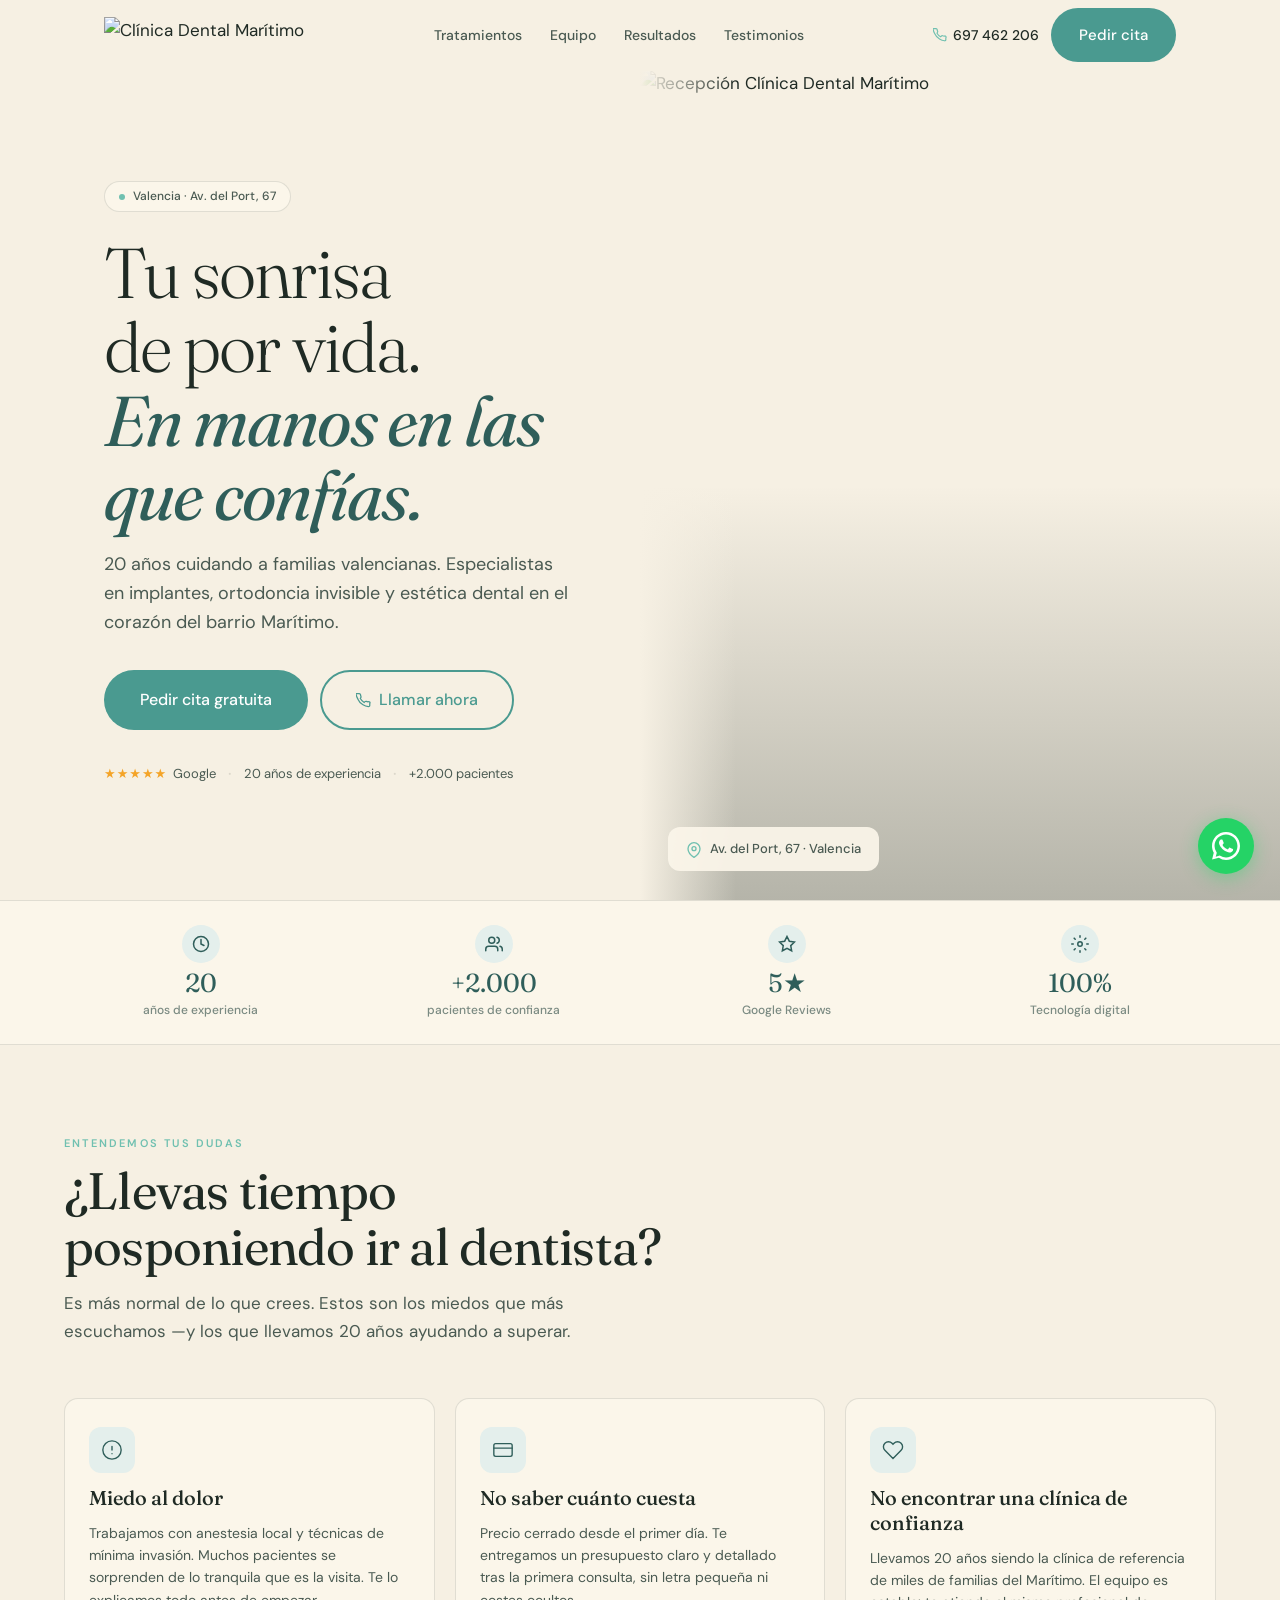
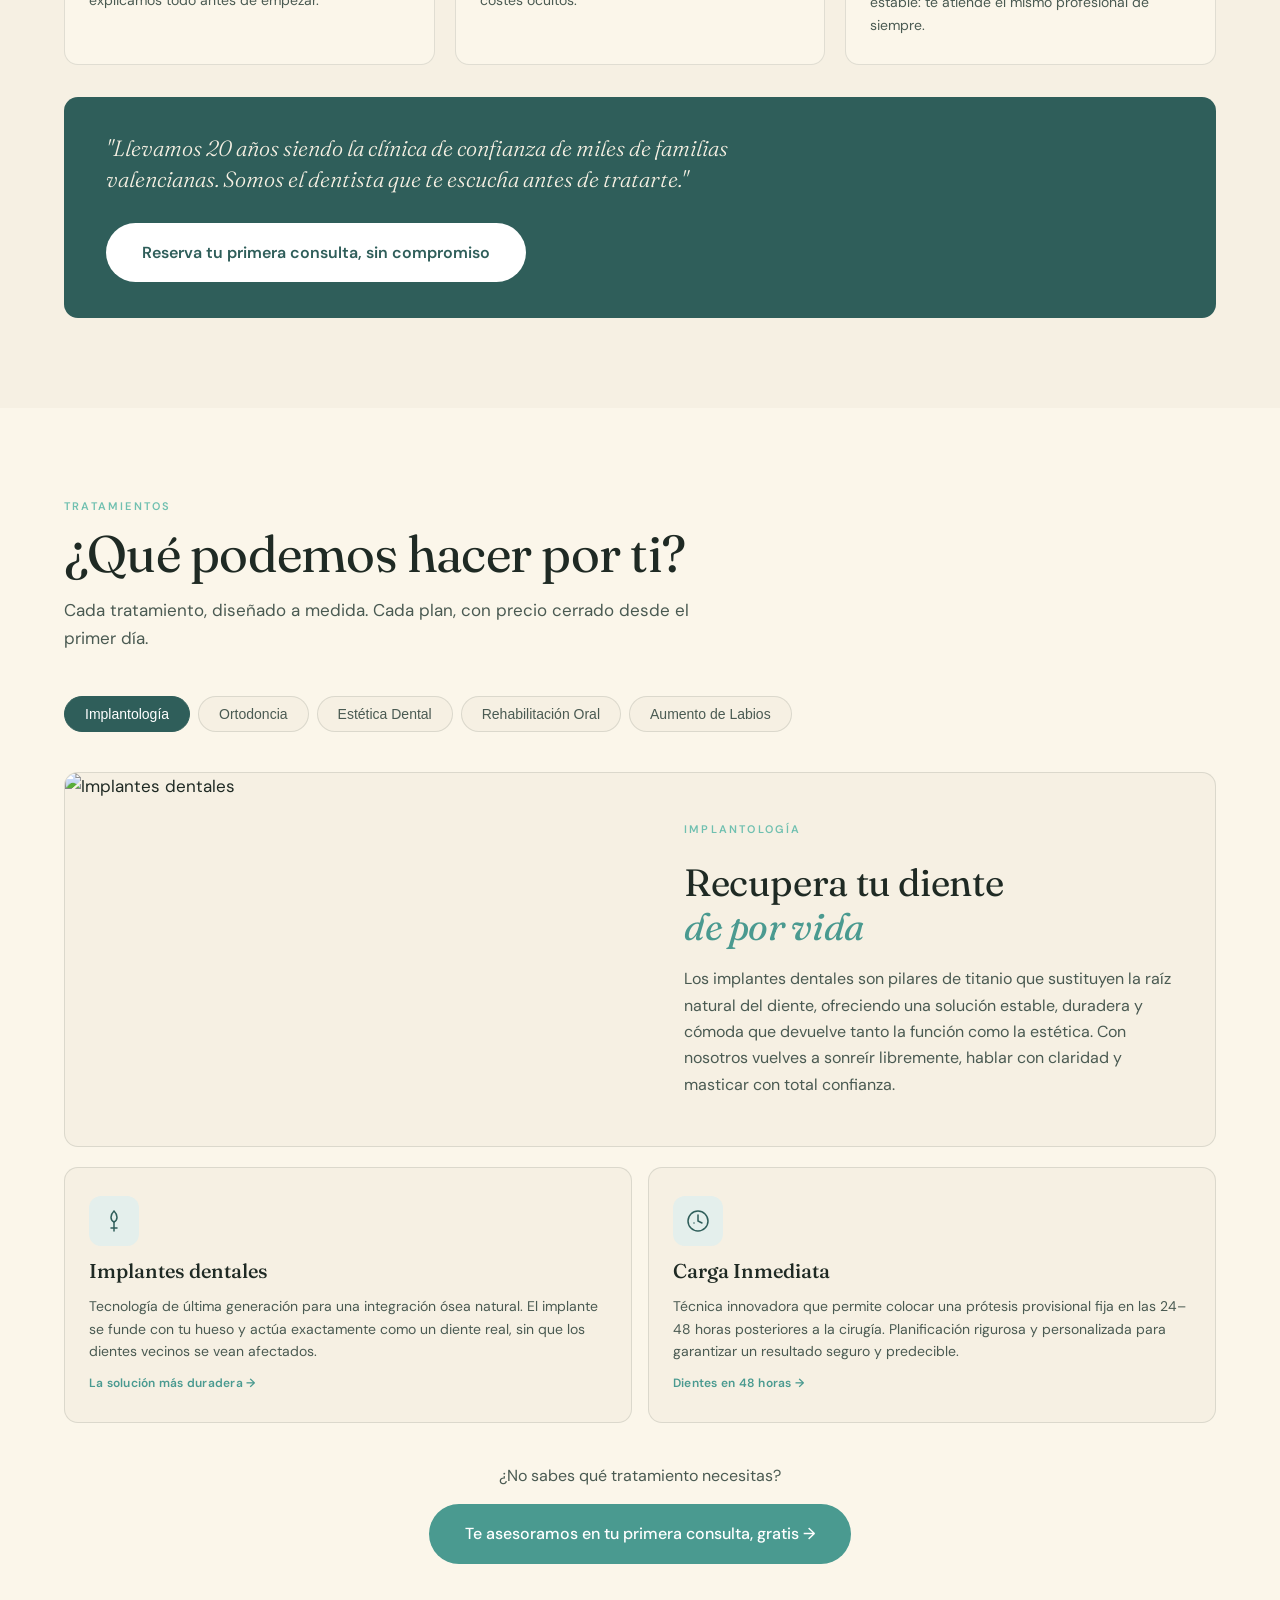
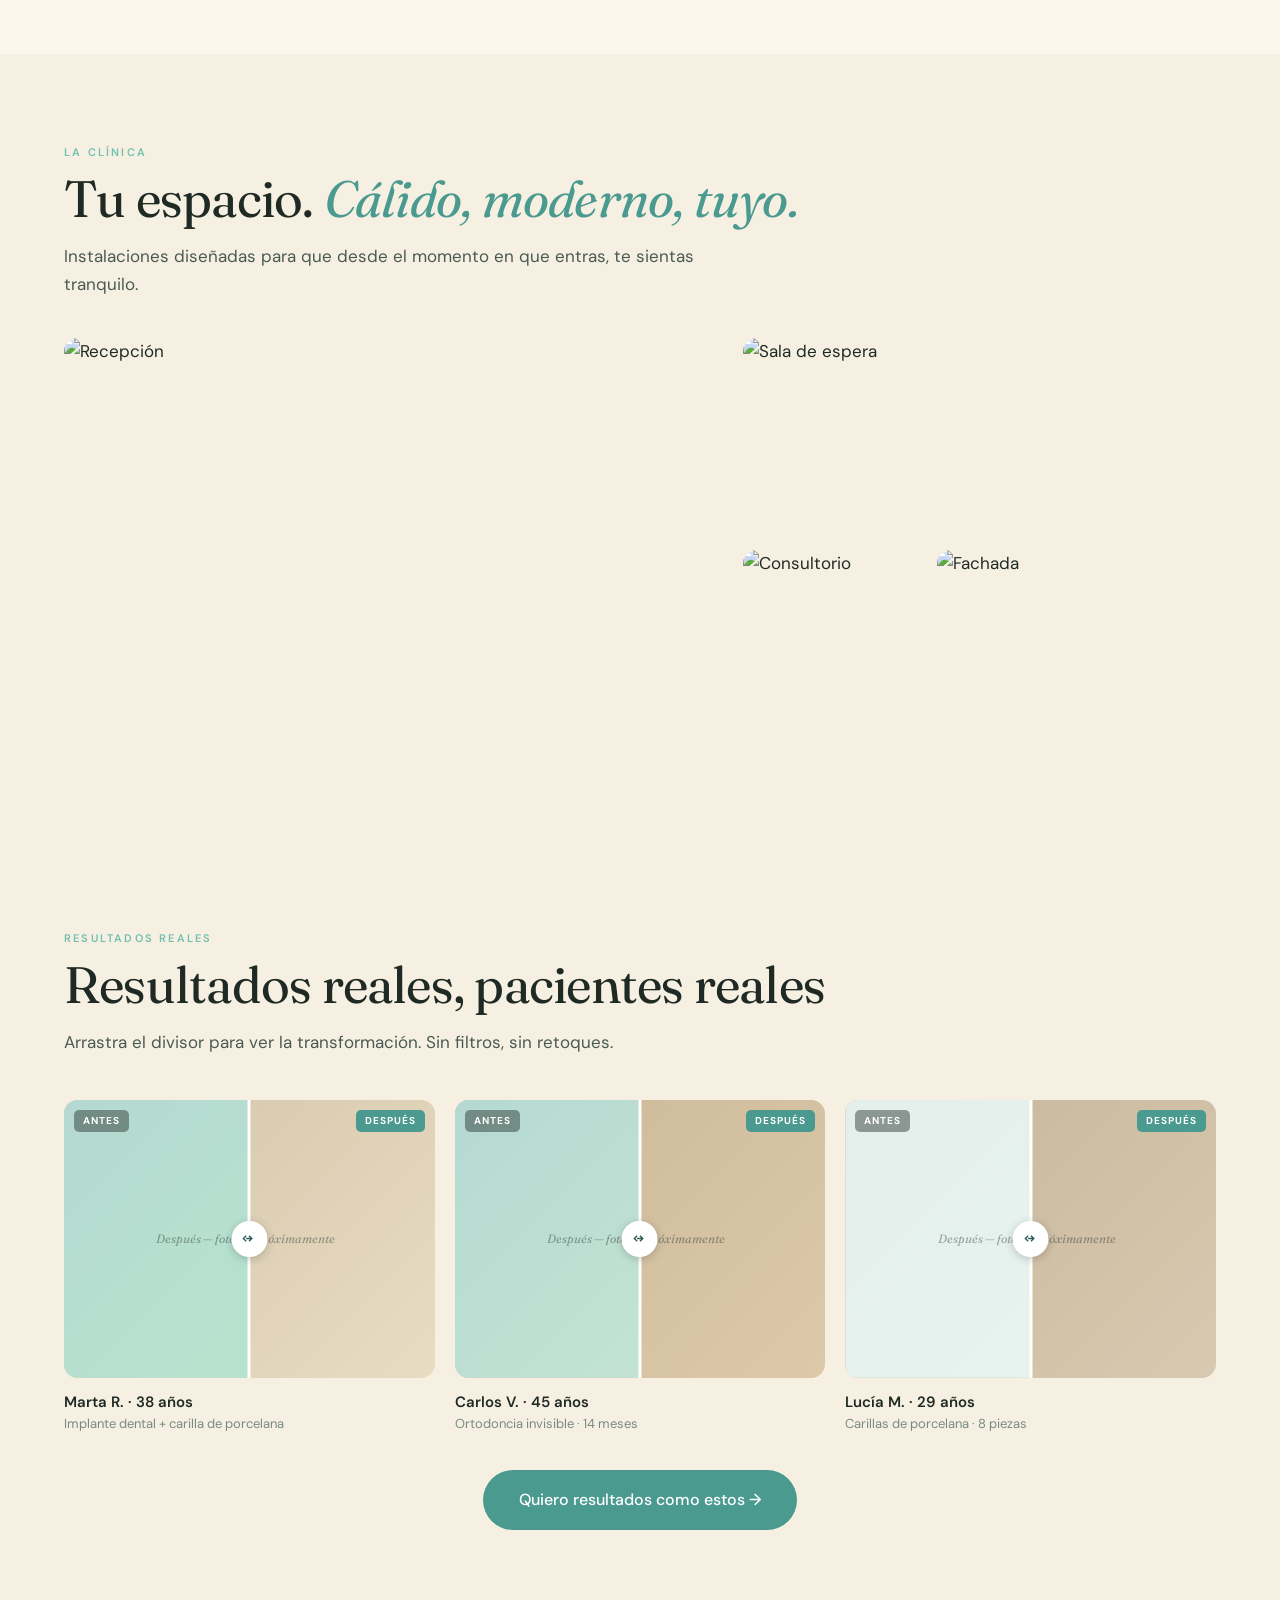
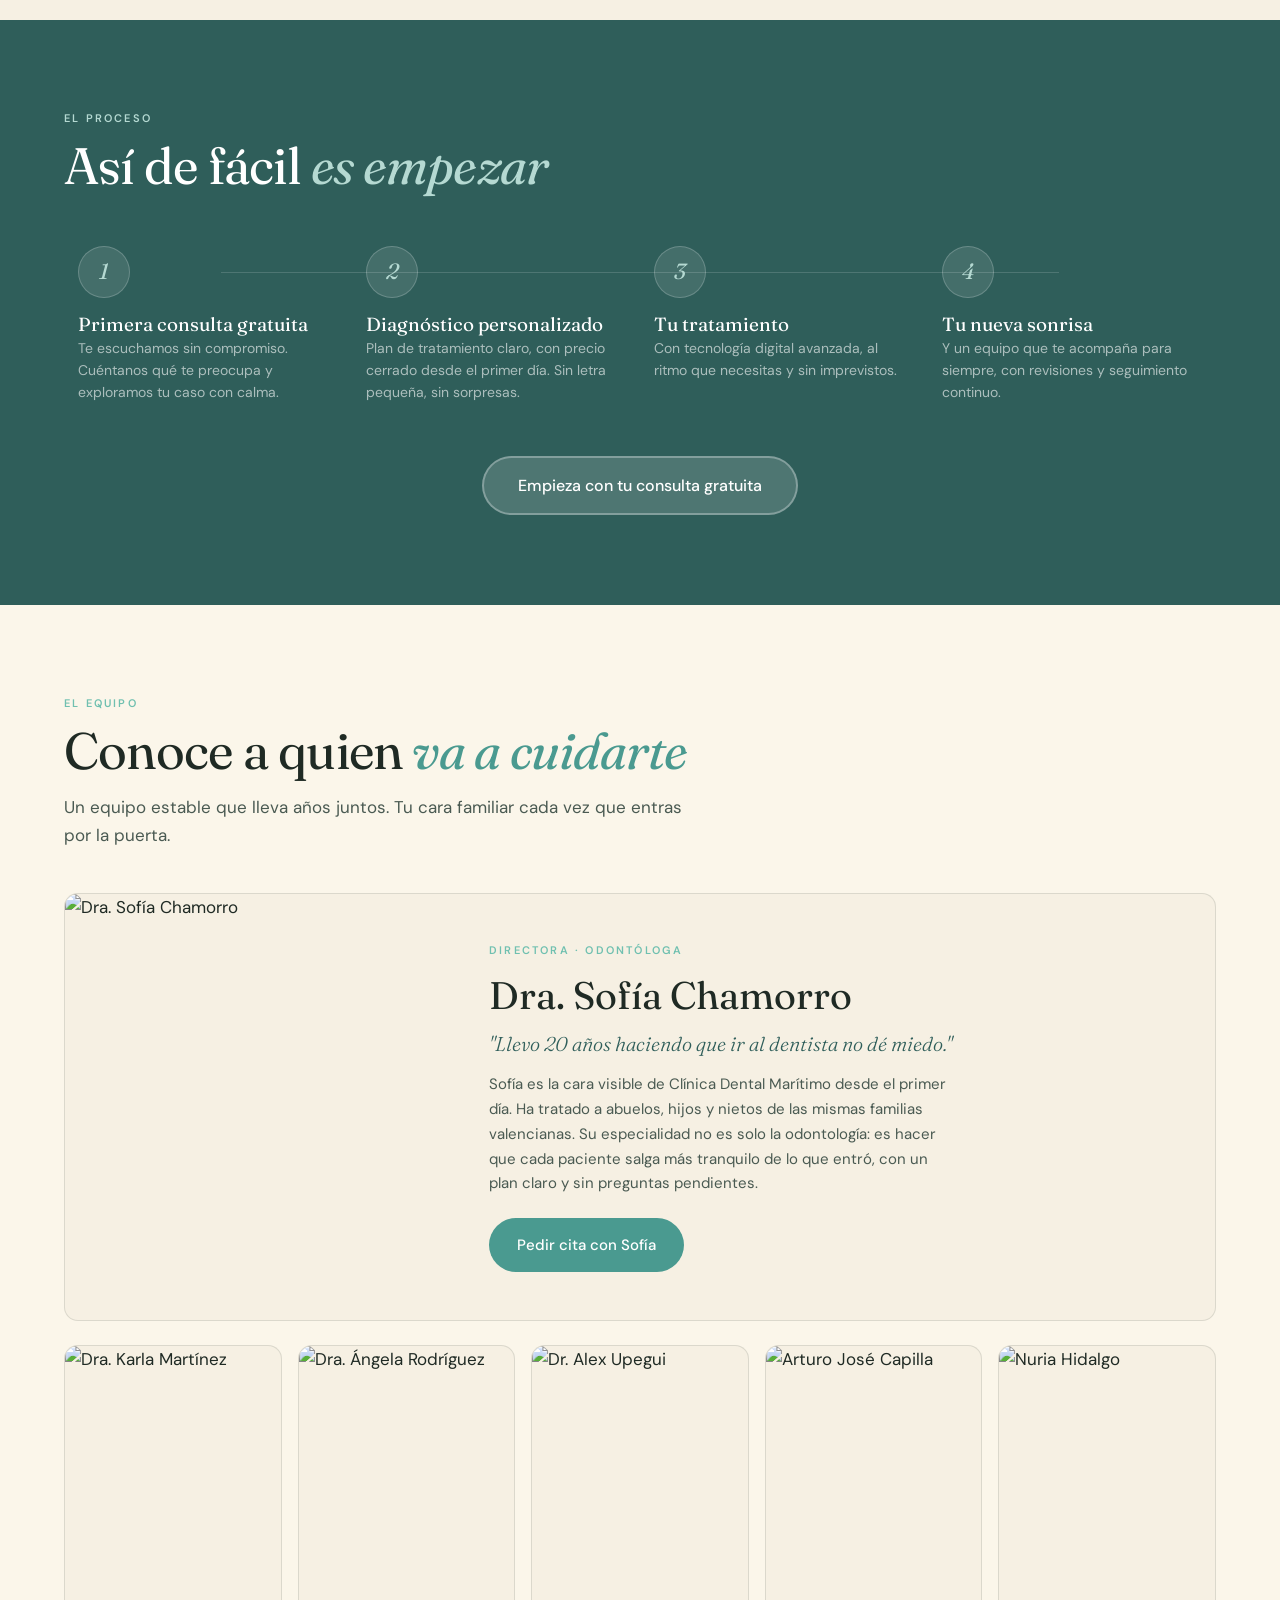
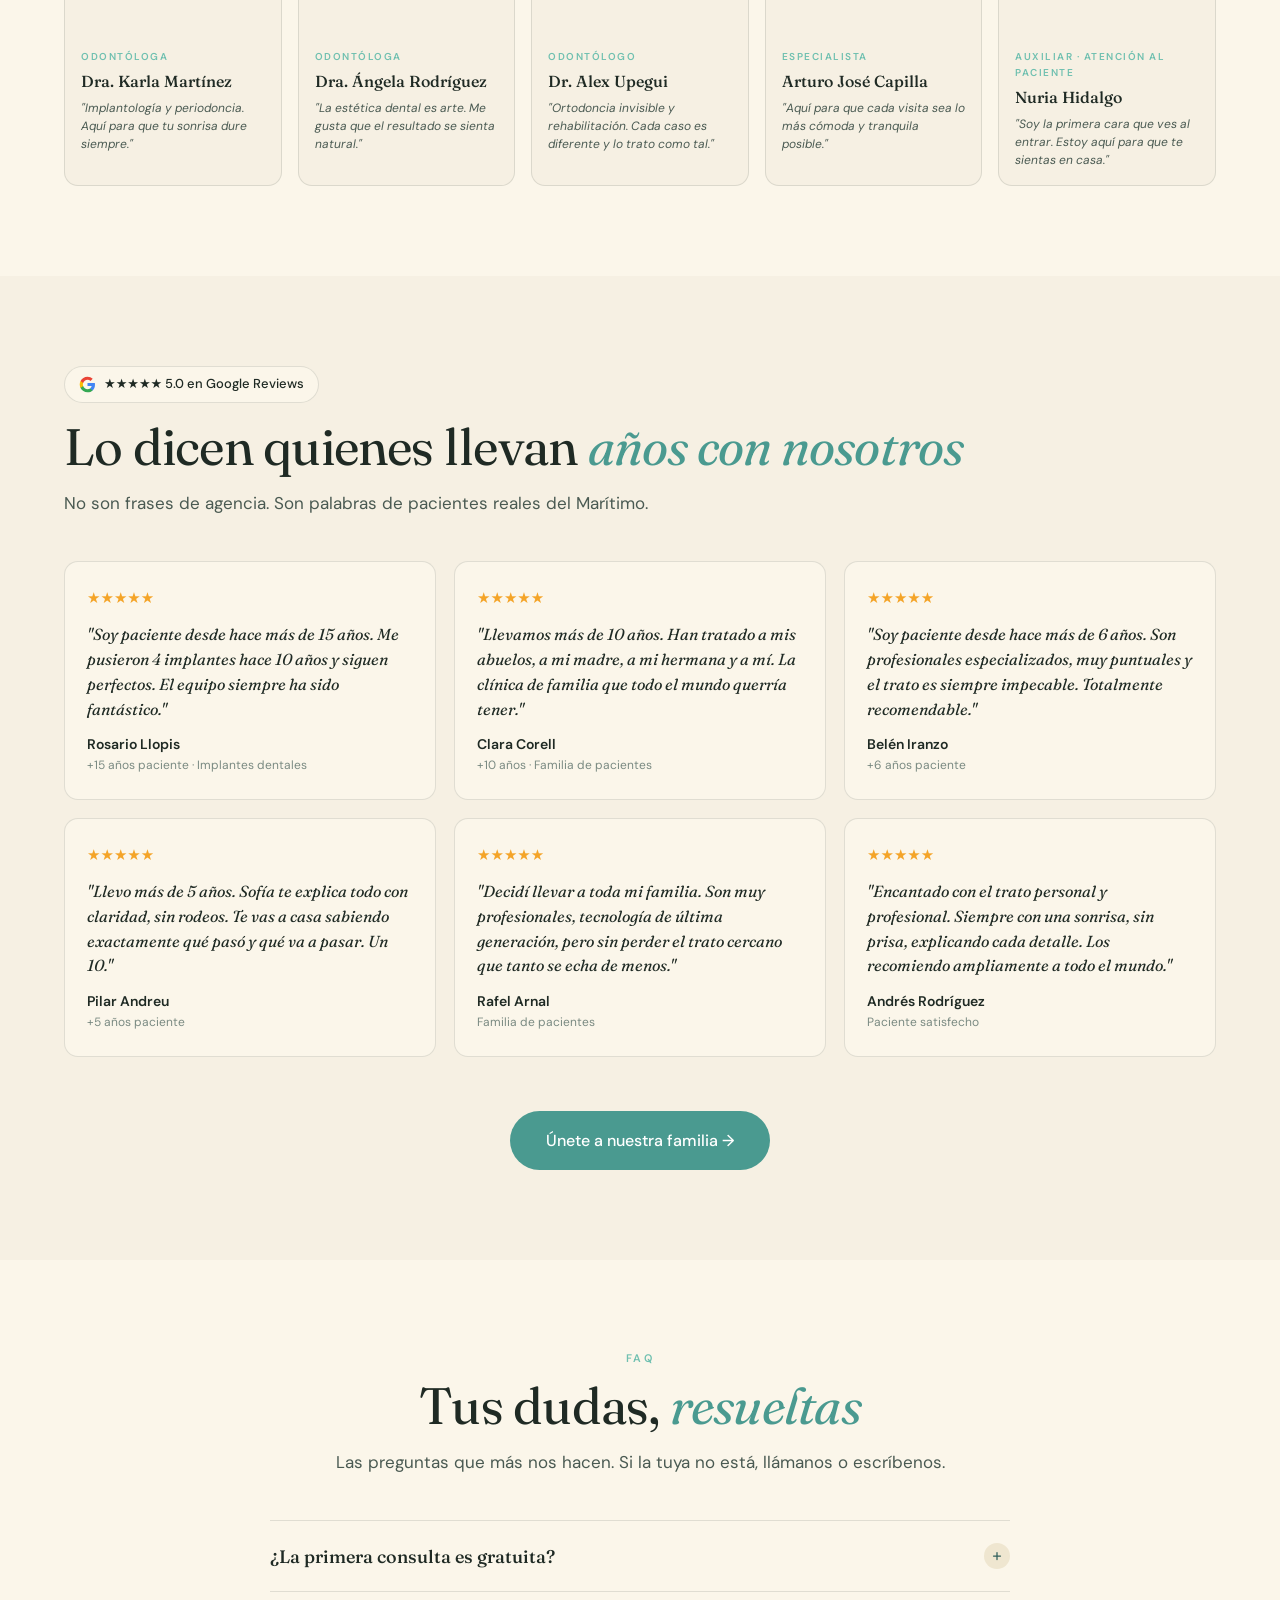
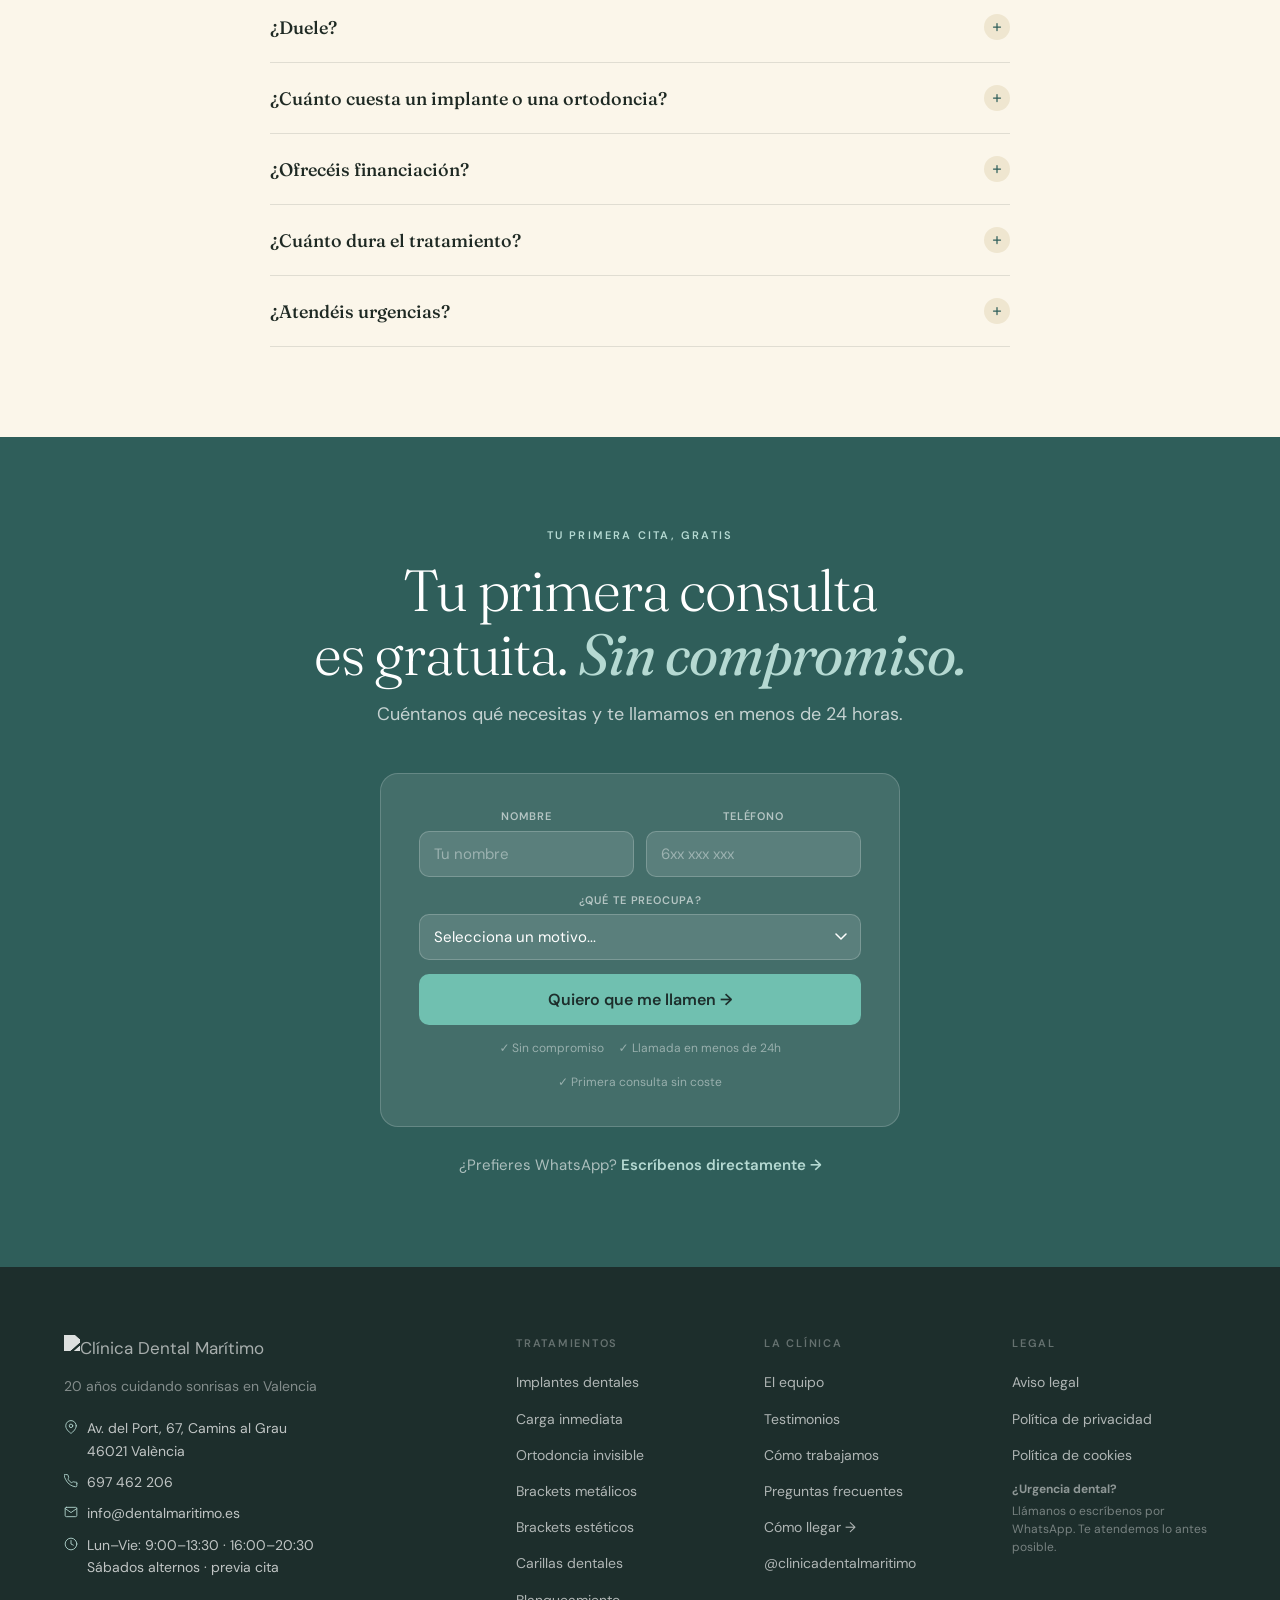
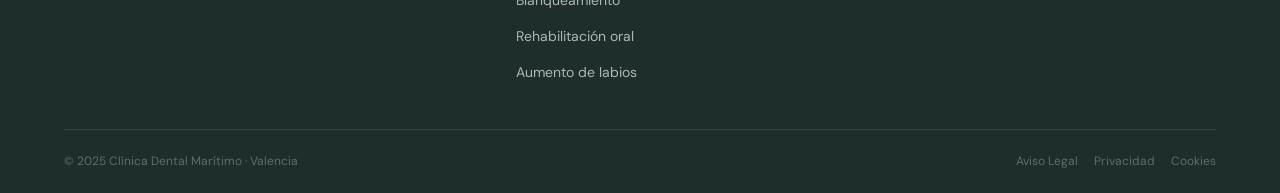
==== index.html @ 50b5d1d3 "Add index.html for Vercel routing" ====
<!DOCTYPE html>
<html lang="es">
<head>
<meta charset="UTF-8">
<meta name="viewport" content="width=device-width, initial-scale=1.0">
<title>Clínica Dental Marítimo — Valencia</title>
<link rel="preconnect" href="https://fonts.googleapis.com">
<link rel="preconnect" href="https://fonts.gstatic.com" crossorigin>
<link href="https://fonts.googleapis.com/css2?family=Fraunces:ital,opsz,wght@0,9..144,300;0,9..144,400;0,9..144,500;0,9..144,600;1,9..144,300;1,9..144,400;1,9..144,500&family=DM+Sans:ital,opsz,wght@0,9..40,300;0,9..40,400;0,9..40,500;0,9..40,600;1,9..40,400&display=swap" rel="stylesheet">
<style>
:root {
  --mint:        #70C0B0;
  --mint-soft:   #B5D9D2;
  --mint-pale:   #E4EFEC;
  --deep:        #2F5E5A;
  --deep-ink:    #1D2E2C;
  --cta:         #4A9A90;
  --cream:       #F6F0E3;
  --cream-paper: #FBF6EA;
  --cream-deep:  #EFE6D0;
  --sand:        #E8DCC3;
  --ink:         #1F2A24;
  --muted:       #4A5A52;
  --muted2:      #7A8A82;
  --line:        rgba(31,42,36,.12);
  --line-soft:   rgba(31,42,36,.06);
  --serif: 'Fraunces', Georgia, serif;
  --sans:  'DM Sans', system-ui, sans-serif;
  --r: 14px;
  --shadow: 0 2px 20px rgba(31,42,36,.08);
  --shadow-md: 0 6px 36px rgba(31,42,36,.13);
  --max: 1200px;
  --pad: clamp(20px,5vw,80px);
}
*,*::before,*::after{box-sizing:border-box;margin:0;padding:0;}
html{scroll-behavior:smooth;}
body{background:var(--cream);color:var(--ink);font-family:var(--sans);font-size:17px;line-height:1.6;-webkit-font-smoothing:antialiased;}
img{max-width:100%;display:block;object-fit:cover;}
a{color:inherit;text-decoration:none;}

/* Fade */
.fi{opacity:0;transform:translateY(20px);transition:opacity .65s ease,transform .65s ease;}
.fi.vis{opacity:1;transform:none;}
.d1{transition-delay:.1s;}.d2{transition-delay:.2s;}.d3{transition-delay:.3s;}.d4{transition-delay:.4s;}

/* Buttons */
.btn{display:inline-flex;align-items:center;gap:8px;padding:13px 26px;border-radius:999px;font-family:var(--sans);font-size:15px;font-weight:500;cursor:pointer;border:2px solid transparent;transition:all .2s;white-space:nowrap;}
.btn-lg{padding:15px 34px;font-size:16px;}
.btn-p{background:var(--cta);color:#fff;}
.btn-p:hover{background:var(--deep);transform:translateY(-1px);box-shadow:0 4px 18px rgba(74,154,144,.35);}
.btn-o{background:transparent;border-color:var(--cta);color:var(--cta);}
.btn-o:hover{background:var(--cta);color:#fff;transform:translateY(-1px);}
.btn-w{background:#fff;color:var(--deep);font-weight:600;}
.btn-w:hover{background:var(--cream);transform:translateY(-1px);}
.btn-ghost{background:rgba(255,255,255,.15);border-color:rgba(255,255,255,.3);color:#fff;}
.btn-ghost:hover{background:rgba(255,255,255,.25);}

/* Labels & titles */
.lbl{font-size:11px;font-weight:600;letter-spacing:.2em;text-transform:uppercase;color:var(--mint);display:block;margin-bottom:10px;}
.ttl{font-family:var(--serif);font-size:clamp(30px,4vw,52px);font-weight:400;line-height:1.1;letter-spacing:-.015em;color:var(--ink);margin-bottom:14px;font-optical-sizing:auto;}
.ttl em{font-style:italic;color:var(--cta);}
.sub{font-size:17px;color:var(--muted);max-width:54ch;line-height:1.65;}

/* ────────────────────────────
   NAV
──────────────────────────── */
.nav{position:fixed;top:0;left:0;right:0;z-index:100;background:var(--cream);border-bottom:1px solid transparent;transition:border-color .3s,box-shadow .3s;}
.nav.scrolled{border-bottom-color:var(--line);box-shadow:0 2px 18px rgba(31,42,36,.07);}
.nav-in{max-width:var(--max);margin:0 auto;padding:0 var(--pad);height:70px;display:flex;align-items:center;justify-content:space-between;gap:20px;}
.nav-logo img{height:36px;width:auto;}
.nav-links{display:flex;gap:2px;list-style:none;}
.nav-links a{font-size:14px;font-weight:500;color:var(--muted);padding:7px 13px;border-radius:8px;transition:color .2s,background .2s;}
.nav-links a:hover{color:var(--ink);background:var(--cream-deep);}
.nav-right{display:flex;align-items:center;gap:12px;}
.nav-phone{font-size:14px;font-weight:500;color:var(--ink);display:flex;align-items:center;gap:6px;}
.nav-phone svg{width:14px;height:14px;color:var(--mint);}
.hbg{display:none;flex-direction:column;gap:5px;cursor:pointer;padding:8px;border:none;background:none;}
.hbg span{display:block;width:22px;height:2px;background:var(--ink);border-radius:2px;transition:all .3s;}
.hbg.open span:nth-child(1){transform:translateY(7px) rotate(45deg);}
.hbg.open span:nth-child(2){opacity:0;}
.hbg.open span:nth-child(3){transform:translateY(-7px) rotate(-45deg);}
.mob{display:none;position:fixed;top:70px;left:0;right:0;background:var(--cream);border-bottom:1px solid var(--line);padding:14px var(--pad) 20px;z-index:99;}
.mob.open{display:block;}
.mob ul{list-style:none;display:flex;flex-direction:column;gap:2px;margin-bottom:14px;}
.mob ul a{display:block;padding:11px 14px;font-size:16px;font-weight:500;color:var(--ink);border-radius:10px;}
.mob ul a:hover{background:var(--cream-deep);}
.mob-ctas{display:flex;flex-direction:column;gap:10px;}
.mob-ctas .btn{justify-content:center;}
@media(max-width:900px){.nav-links{display:none;}}
@media(max-width:768px){.nav-phone,.nav-right .btn{display:none;}.hbg{display:flex;}}

/* ────────────────────────────
   HERO
──────────────────────────── */
.hero{min-height:100vh;padding-top:70px;display:grid;grid-template-columns:1fr 1fr;align-items:stretch;}
.hero-copy{padding:clamp(60px,8vh,100px) var(--pad) clamp(60px,8vh,100px) max(var(--pad),calc((100vw - var(--max))/2 + var(--pad)));display:flex;flex-direction:column;justify-content:center;}
.hero-eyebrow{display:inline-flex;align-items:center;gap:8px;background:var(--cream-paper);border:1px solid var(--line);padding:5px 14px;border-radius:999px;font-size:12px;font-weight:500;color:var(--muted);margin-bottom:24px;align-self:flex-start;}
.hero-eyebrow .dot{width:6px;height:6px;border-radius:50%;background:var(--mint);}
.hero h1{font-family:var(--serif);font-size:clamp(40px,5.5vw,72px);font-weight:300;line-height:1.05;letter-spacing:-.025em;color:var(--ink);margin-bottom:18px;font-optical-sizing:auto;}
.hero h1 em{font-style:italic;font-weight:400;color:var(--deep);}
.hero h1 strong{font-weight:500;}
.hero-sub{font-size:18px;color:var(--muted);max-width:42ch;line-height:1.6;margin-bottom:34px;}
.hero-ctas{display:flex;gap:12px;flex-wrap:wrap;margin-bottom:30px;}
.badges{display:flex;align-items:center;gap:12px;flex-wrap:wrap;}
.badge{display:flex;align-items:center;gap:6px;font-size:13px;color:var(--muted);}
.stars{color:#f4a428;letter-spacing:1px;}
.badge-sep{color:var(--line);font-size:18px;}
.hero-img{position:relative;overflow:hidden;}
.hero-img img{position:absolute;inset:0;width:100%;height:100%;object-fit:cover;}
.hero-img-overlay{position:absolute;inset:0;background:linear-gradient(to right,var(--cream) 0%,transparent 15%),linear-gradient(to top,rgba(31,42,36,.3) 0%,transparent 50%);}
.hero-img-badge{position:absolute;bottom:28px;left:28px;background:rgba(251,246,234,.92);backdrop-filter:blur(10px);padding:12px 18px;border-radius:12px;font-size:13px;color:var(--muted);font-weight:500;display:flex;align-items:center;gap:8px;}
.hero-img-badge svg{width:16px;height:16px;color:var(--mint);}
@media(max-width:768px){
  .hero{grid-template-columns:1fr;min-height:auto;}
  .hero-copy{padding:40px var(--pad) 28px;}
  .hero-img{min-height:300px;position:relative;}
  .hero-img img{position:absolute;}
}

/* ────────────────────────────
   TRUST BAR
──────────────────────────── */
.trust-bar{background:var(--cream-paper);border-top:1px solid var(--line);border-bottom:1px solid var(--line);padding:24px var(--pad);}
.trust-bar-in{max-width:var(--max);margin:0 auto;display:grid;grid-template-columns:repeat(4,1fr);gap:20px;}
.ti{display:flex;flex-direction:column;align-items:center;text-align:center;gap:5px;}
.ti-ico{width:38px;height:38px;background:var(--mint-pale);border-radius:50%;display:flex;align-items:center;justify-content:center;margin-bottom:2px;}
.ti-ico svg{width:18px;height:18px;color:var(--deep);}
.ti-num{font-family:var(--serif);font-size:26px;font-weight:400;color:var(--deep);line-height:1;}
.ti-lbl{font-size:12px;color:var(--muted2);font-weight:500;}
@media(max-width:768px){.trust-bar-in{grid-template-columns:1fr 1fr;gap:18px;}}

/* ────────────────────────────
   PROBLEM
──────────────────────────── */
.problem{padding:clamp(80px,10vh,120px) var(--pad);}
.prob-in{max-width:var(--max);margin:0 auto;}
.prob-hd{max-width:50ch;margin-bottom:52px;}
.pains{display:grid;grid-template-columns:repeat(3,1fr);gap:20px;margin-bottom:32px;}
.pain{background:var(--cream-paper);border:1px solid var(--line);border-radius:var(--r);padding:28px 24px;display:flex;flex-direction:column;gap:12px;}
.pain-ico{width:46px;height:46px;background:var(--mint-pale);border-radius:12px;display:flex;align-items:center;justify-content:center;}
.pain-ico svg{width:22px;height:22px;color:var(--deep);}
.pain h3{font-family:var(--serif);font-size:20px;font-weight:500;color:var(--ink);line-height:1.25;}
.pain p{font-size:14px;color:var(--muted);line-height:1.6;}
.prob-close{background:var(--deep);border-radius:var(--r);padding:36px 42px;display:flex;align-items:center;justify-content:space-between;gap:28px;flex-wrap:wrap;}
.prob-close p{font-family:var(--serif);font-style:italic;font-size:clamp(17px,1.8vw,22px);color:var(--cream);max-width:52ch;line-height:1.4;font-weight:300;}
@media(max-width:768px){.pains{grid-template-columns:1fr;}.prob-close{flex-direction:column;}.prob-close p{font-size:18px;}}

/* ────────────────────────────
   SERVICES — con tabs
──────────────────────────── */
.services{background:var(--cream-paper);padding:clamp(80px,10vh,120px) var(--pad);}
.srv-in{max-width:var(--max);margin:0 auto;}
.srv-hd{margin-bottom:44px;}

/* Category tabs */
.srv-cats{display:flex;gap:8px;flex-wrap:wrap;margin-bottom:40px;}
.srv-cat{padding:9px 20px;border-radius:999px;font-size:14px;font-weight:500;color:var(--muted);background:var(--cream);border:1px solid var(--line);cursor:pointer;transition:all .2s;}
.srv-cat:hover{color:var(--deep);border-color:var(--mint);}
.srv-cat.active{background:var(--deep);color:#fff;border-color:var(--deep);}

/* Panels */
.srv-panel{display:none;}
.srv-panel.active{display:block;}

/* Large treatment card */
.srv-big{display:grid;grid-template-columns:1fr 1fr;gap:0;background:var(--cream);border:1px solid var(--line);border-radius:var(--r);overflow:hidden;margin-bottom:20px;}
.srv-big-img{min-height:320px;position:relative;overflow:hidden;}
.srv-big-img img{position:absolute;inset:0;width:100%;height:100%;object-fit:cover;}
.srv-big-copy{padding:48px 44px;display:flex;flex-direction:column;justify-content:center;gap:18px;}
.srv-big-copy .lbl{margin-bottom:4px;}
.srv-big-copy h3{font-family:var(--serif);font-size:clamp(26px,3vw,38px);font-weight:400;color:var(--ink);line-height:1.15;letter-spacing:-.01em;}
.srv-big-copy h3 em{font-style:italic;color:var(--cta);}
.srv-big-copy p{font-size:16px;color:var(--muted);line-height:1.65;}

/* Sub-service grid */
.srv-sub{display:grid;grid-template-columns:repeat(3,1fr);gap:16px;}
.srv-sub-2{grid-template-columns:repeat(2,1fr);}
.srv-card{background:var(--cream);border:1px solid var(--line);border-radius:var(--r);padding:28px 24px;display:flex;flex-direction:column;gap:12px;transition:box-shadow .2s,transform .2s;}
.srv-card:hover{box-shadow:var(--shadow-md);transform:translateY(-2px);}
.srv-ico{width:50px;height:50px;background:var(--mint-pale);border-radius:12px;display:flex;align-items:center;justify-content:center;}
.srv-ico svg{width:24px;height:24px;color:var(--deep);}
.srv-card h4{font-family:var(--serif);font-size:20px;font-weight:500;color:var(--ink);line-height:1.25;}
.srv-card p{font-size:14px;color:var(--muted);line-height:1.6;}
.srv-tag{display:inline-flex;align-items:center;gap:5px;font-size:12px;font-weight:600;color:var(--cta);letter-spacing:.02em;margin-top:auto;}

.srv-cta{text-align:center;margin-top:40px;}
.srv-cta p{font-size:16px;color:var(--muted);margin-bottom:16px;}

@media(max-width:900px){.srv-big{grid-template-columns:1fr;}.srv-big-img{min-height:220px;}.srv-big-copy{padding:28px;}}
@media(max-width:768px){.srv-sub,.srv-sub-2{grid-template-columns:1fr;}}

/* ────────────────────────────
   BEFORE / AFTER
──────────────────────────── */
.ba{padding:clamp(80px,10vh,120px) var(--pad);}
.ba-in{max-width:var(--max);margin:0 auto;}
.ba-hd{margin-bottom:44px;}
.ba-grid{display:grid;grid-template-columns:repeat(3,1fr);gap:20px;margin-bottom:36px;}
.ba-case{display:flex;flex-direction:column;gap:12px;}
.ba-wrap{position:relative;aspect-ratio:4/3;border-radius:var(--r);overflow:hidden;cursor:ew-resize;user-select:none;}
.ba-before,.ba-after{position:absolute;inset:0;display:flex;align-items:center;justify-content:center;}
.ba-before{background:linear-gradient(135deg,#d4c5a9,#e8dcc3);}
.ba-after{background:linear-gradient(135deg,var(--mint-soft),#b8e8cc);clip-path:inset(0 50% 0 0);}
.ba-tag{position:absolute;top:10px;padding:3px 9px;border-radius:5px;font-size:10px;font-weight:700;letter-spacing:.1em;text-transform:uppercase;}
.ba-tag.bef{left:10px;background:rgba(31,42,36,.45);color:#fff;}
.ba-tag.aft{right:10px;background:var(--cta);color:#fff;}
.ba-div{position:absolute;top:0;bottom:0;left:50%;width:3px;background:#fff;transform:translateX(-50%);}
.ba-hdl{position:absolute;top:50%;left:50%;transform:translate(-50%,-50%);width:36px;height:36px;background:#fff;border-radius:50%;box-shadow:0 2px 10px rgba(0,0,0,.2);display:flex;align-items:center;justify-content:center;}
.ba-hdl svg{width:17px;height:17px;color:var(--deep);}
.ba-ph{font-family:var(--serif);font-style:italic;font-size:12px;color:rgba(31,42,36,.4);text-align:center;padding:12px;}
.ba-info .pat{font-weight:600;color:var(--ink);font-size:15px;}
.ba-info .treat{font-size:13px;color:var(--muted2);}
.ba-cta{text-align:center;}
@media(max-width:768px){.ba-grid{grid-template-columns:1fr;}}

/* ────────────────────────────
   PROCESS
──────────────────────────── */
.process{background:var(--deep);padding:clamp(80px,10vh,120px) var(--pad);color:#fff;}
.proc-in{max-width:var(--max);margin:0 auto;}
.process .lbl{color:var(--mint-soft);}
.process .ttl{color:#fff;margin-bottom:52px;}
.process .ttl em{color:var(--mint-soft);}
.steps{display:grid;grid-template-columns:repeat(4,1fr);gap:0;position:relative;margin-bottom:52px;}
.steps::before{content:'';position:absolute;top:26px;left:calc(12.5% + 13px);right:calc(12.5% + 13px);height:1px;background:rgba(255,255,255,.15);}
.step{padding:0 14px;display:flex;flex-direction:column;gap:14px;}
.step-n{width:52px;height:52px;border-radius:50%;background:rgba(255,255,255,.1);border:1.5px solid rgba(255,255,255,.2);display:flex;align-items:center;justify-content:center;font-family:var(--serif);font-style:italic;font-size:22px;color:var(--mint-soft);position:relative;z-index:1;}
.step h3{font-family:var(--serif);font-size:19px;font-weight:400;color:#fff;line-height:1.3;}
.step p{font-size:14px;color:rgba(255,255,255,.6);line-height:1.6;}
.proc-cta{text-align:center;}
@media(max-width:768px){.steps{grid-template-columns:1fr;gap:28px;}.steps::before{display:none;}.step{flex-direction:row;padding:0;}.step-n{flex-shrink:0;}}

/* ────────────────────────────
   CLINIC GALLERY
──────────────────────────── */
.gallery{padding:clamp(80px,10vh,120px) var(--pad);}
.gallery-in{max-width:var(--max);margin:0 auto;}
.gallery-hd{margin-bottom:40px;}
.gallery-grid{display:grid;grid-template-columns:repeat(12,1fr);grid-template-rows:200px 200px;gap:12px;}
.g-item{border-radius:var(--r);overflow:hidden;position:relative;}
.g-item img{width:100%;height:100%;object-fit:cover;transition:transform .5s ease;}
.g-item:hover img{transform:scale(1.04);}
.g-item:nth-child(1){grid-column:span 7;grid-row:span 2;}
.g-item:nth-child(2){grid-column:span 5;}
.g-item:nth-child(3){grid-column:span 2;}
.g-item:nth-child(4){grid-column:span 3;}
@media(max-width:768px){
  .gallery-grid{grid-template-columns:1fr 1fr;grid-template-rows:auto;}
  .g-item{grid-column:span 1 !important;grid-row:span 1 !important;aspect-ratio:4/3;}
}

/* ────────────────────────────
   TEAM
──────────────────────────── */
.team{background:var(--cream-paper);padding:clamp(80px,10vh,120px) var(--pad);}
.team-in{max-width:var(--max);margin:0 auto;}
.team-hd{margin-bottom:44px;}
.team-lead{background:var(--cream);border:1px solid var(--line);border-radius:var(--r);display:grid;grid-template-columns:380px 1fr;overflow:hidden;margin-bottom:24px;}
.lead-img{position:relative;min-height:400px;}
.lead-img img{position:absolute;inset:0;width:100%;height:100%;object-fit:cover;object-position:top center;}
.lead-copy{padding:48px 44px;display:flex;flex-direction:column;justify-content:center;gap:14px;}
.lead-copy .lbl{margin-bottom:0;}
.lead-copy h3{font-family:var(--serif);font-size:clamp(30px,3vw,42px);font-weight:400;color:var(--ink);line-height:1.1;}
.lead-quote{font-family:var(--serif);font-style:italic;font-size:20px;color:var(--deep);line-height:1.4;max-width:36ch;font-weight:300;}
.lead-bio{font-size:15px;color:var(--muted);line-height:1.65;max-width:46ch;}
.team-grid{display:grid;grid-template-columns:repeat(5,1fr);gap:16px;}
.t-card{background:var(--cream);border:1px solid var(--line);border-radius:var(--r);overflow:hidden;display:flex;flex-direction:column;transition:box-shadow .2s;}
.t-card:hover{box-shadow:var(--shadow);}
.t-img{aspect-ratio:3/4;overflow:hidden;position:relative;}
.t-img img{width:100%;height:100%;object-fit:cover;object-position:top center;transition:transform .4s;}
.t-card:hover .t-img img{transform:scale(1.04);}
.t-info{padding:16px;flex:1;}
.t-role{font-size:10px;font-weight:600;letter-spacing:.15em;text-transform:uppercase;color:var(--mint);margin-bottom:4px;}
.t-info h4{font-family:var(--serif);font-size:16px;font-weight:500;color:var(--ink);margin-bottom:4px;}
.t-info p{font-size:12px;color:var(--muted);line-height:1.5;font-style:italic;}
@media(max-width:1024px){.team-grid{grid-template-columns:repeat(3,1fr);}}
@media(max-width:768px){.team-lead{grid-template-columns:1fr;}.lead-img{min-height:280px;}.lead-copy{padding:26px;}.team-grid{grid-template-columns:1fr 1fr;}}

/* ────────────────────────────
   TESTIMONIALS
──────────────────────────── */
.testi{padding:clamp(80px,10vh,120px) var(--pad);}
.testi-in{max-width:var(--max);margin:0 auto;}
.testi-hd{margin-bottom:44px;}
.g-badge{display:inline-flex;align-items:center;gap:8px;background:var(--cream-paper);border:1px solid var(--line);padding:7px 14px;border-radius:999px;font-size:13px;font-weight:500;color:var(--ink);margin-bottom:16px;}
.g-logo{width:17px;height:17px;}
.testi-grid{columns:3;gap:18px;margin-bottom:36px;}
.tcard{break-inside:avoid;background:var(--cream-paper);border:1px solid var(--line);border-radius:var(--r);padding:24px 22px;margin-bottom:18px;display:flex;flex-direction:column;gap:12px;}
.tstars{color:#f4a428;font-size:15px;}
.tquote{font-family:var(--serif);font-style:italic;font-size:16px;line-height:1.55;color:var(--ink);}
.taname{font-weight:600;font-size:14px;color:var(--ink);}
.tadet{font-size:12px;color:var(--muted2);}
.testi-cta{text-align:center;}
@media(max-width:1024px){.testi-grid{columns:2;}}
@media(max-width:768px){.testi-grid{columns:1;}}

/* ────────────────────────────
   FAQ
──────────────────────────── */
.faq{background:var(--cream-paper);padding:clamp(80px,10vh,120px) var(--pad);}
.faq-in{max-width:740px;margin:0 auto;}
.faq-hd{text-align:center;margin-bottom:44px;}
.faq-hd .sub{margin:0 auto;}
.faq-item{border-bottom:1px solid var(--line);}
.faq-item:first-child{border-top:1px solid var(--line);}
.faq-q{width:100%;background:none;border:none;padding:22px 0;display:flex;align-items:center;justify-content:space-between;gap:14px;cursor:pointer;font-family:var(--serif);font-size:18px;font-weight:500;color:var(--ink);text-align:left;line-height:1.3;}
.faq-ico{width:26px;height:26px;border-radius:50%;background:var(--cream-deep);display:flex;align-items:center;justify-content:center;flex-shrink:0;transition:background .2s;}
.faq-ico svg{width:12px;height:12px;color:var(--deep);transition:transform .3s;}
.faq-item.open .faq-ico{background:var(--mint);}
.faq-item.open .faq-ico svg{color:#fff;transform:rotate(45deg);}
.faq-a{max-height:0;overflow:hidden;transition:max-height .32s ease;}
.faq-a-in{padding-bottom:22px;font-size:16px;color:var(--muted);line-height:1.65;}

/* ────────────────────────────
   FINAL CTA / FORM
──────────────────────────── */
.final{background:var(--deep);padding:clamp(80px,10vh,120px) var(--pad);color:#fff;}
.final-in{max-width:840px;margin:0 auto;text-align:center;}
.final .lbl{color:var(--mint-soft);margin-bottom:14px;}
.final h2{font-family:var(--serif);font-size:clamp(34px,5vw,58px);font-weight:300;line-height:1.1;letter-spacing:-.02em;margin-bottom:14px;font-optical-sizing:auto;}
.final h2 em{font-style:italic;font-weight:400;color:var(--mint-soft);}
.final-sub{font-size:18px;color:rgba(255,255,255,.72);margin-bottom:44px;max-width:44ch;margin-left:auto;margin-right:auto;}
.cta-form{background:rgba(255,255,255,.1);border:1px solid rgba(255,255,255,.18);border-radius:18px;padding:34px 38px;display:flex;flex-direction:column;gap:14px;max-width:520px;margin:0 auto;}
.form-row{display:grid;grid-template-columns:1fr 1fr;gap:12px;}
.ff{display:flex;flex-direction:column;gap:5px;}
.ff label{font-size:11px;font-weight:600;letter-spacing:.08em;text-transform:uppercase;color:rgba(255,255,255,.6);}
.ff input,.ff select{padding:12px 14px;border-radius:10px;border:1px solid rgba(255,255,255,.2);background:rgba(255,255,255,.12);color:#fff;font-family:var(--sans);font-size:15px;outline:none;transition:border-color .2s,background .2s;}
.ff input::placeholder{color:rgba(255,255,255,.4);}
.ff input:focus,.ff select:focus{border-color:rgba(255,255,255,.5);background:rgba(255,255,255,.18);}
.ff select{cursor:pointer;appearance:none;background-image:url("data:image/svg+xml;utf8,<svg xmlns='http://www.w3.org/2000/svg' width='12' height='8'><path d='M1 1l5 5 5-5' stroke='white' stroke-width='1.5' fill='none' stroke-linecap='round'/></svg>");background-repeat:no-repeat;background-position:right 13px center;background-color:rgba(255,255,255,.12);padding-right:34px;}
.ff select option{background:var(--deep-ink);color:#fff;}
.ferr{font-size:12px;color:#ffb3b3;margin-top:-4px;}
.form-btn{background:var(--mint);color:var(--deep-ink);border:none;padding:15px;border-radius:10px;font-family:var(--sans);font-size:16px;font-weight:600;cursor:pointer;transition:background .2s,transform .2s;}
.form-btn:hover{background:var(--mint-soft);transform:translateY(-1px);}
.form-disc{font-size:12px;color:rgba(255,255,255,.45);display:flex;justify-content:center;gap:14px;flex-wrap:wrap;}
.form-ok{display:none;padding:20px;text-align:center;}
.form-ok.vis{display:block;}
.form-ok p{font-family:var(--serif);font-size:22px;font-style:italic;color:#fff;}
.wa-alt{margin-top:26px;font-size:15px;color:rgba(255,255,255,.6);}
.wa-alt a{color:var(--mint-soft);font-weight:600;}
@media(max-width:768px){.cta-form{padding:22px 16px;}.form-row{grid-template-columns:1fr;}}

/* ────────────────────────────
   FOOTER
──────────────────────────── */
footer{background:var(--deep-ink);color:rgba(255,255,255,.72);padding:68px var(--pad) 0;}
.foot-in{max-width:var(--max);margin:0 auto;}
.foot-top{display:grid;grid-template-columns:2fr 1fr 1fr 1fr;gap:44px;padding-bottom:44px;}
.f-logo img{height:30px;width:auto;filter:brightness(0) invert(1) opacity(.85);margin-bottom:10px;}
.f-tag{font-size:14px;color:rgba(255,255,255,.45);margin-bottom:20px;}
.f-contacts{display:flex;flex-direction:column;gap:9px;}
.fci{display:flex;align-items:flex-start;gap:9px;font-size:14px;}
.fci svg{width:14px;height:14px;flex-shrink:0;margin-top:3px;color:var(--mint-soft);}
.fci a:hover{color:#fff;}
.f-col h4{font-size:11px;font-weight:600;letter-spacing:.16em;text-transform:uppercase;color:rgba(255,255,255,.32);margin-bottom:16px;}
.f-col ul{list-style:none;display:flex;flex-direction:column;gap:9px;}
.f-col ul li a{font-size:14px;color:rgba(255,255,255,.65);transition:color .2s;}
.f-col ul li a:hover{color:#fff;}
.f-note{font-size:12px;color:rgba(255,255,255,.4);margin-top:12px;line-height:1.5;}
.foot-bot{border-top:1px solid rgba(255,255,255,.1);padding:22px 0;display:flex;align-items:center;justify-content:space-between;gap:16px;flex-wrap:wrap;font-size:12px;color:rgba(255,255,255,.3);}
.f-legal{display:flex;gap:16px;}
.f-legal a{color:rgba(255,255,255,.3);transition:color .2s;}
.f-legal a:hover{color:rgba(255,255,255,.65);}
@media(max-width:1024px){.foot-top{grid-template-columns:1fr 1fr;}}
@media(max-width:768px){.foot-top{grid-template-columns:1fr;gap:28px;}.foot-bot{flex-direction:column;align-items:flex-start;}}

/* ────────────────────────────
   WHATSAPP FAB
──────────────────────────── */
.wa-fab{position:fixed;bottom:26px;right:26px;z-index:200;width:56px;height:56px;background:#25D366;border-radius:50%;display:flex;align-items:center;justify-content:center;box-shadow:0 4px 18px rgba(37,211,102,.42);animation:pulseWa 2.8s ease-in-out infinite;transition:transform .2s;}
.wa-fab:hover{transform:scale(1.1);animation:none;}
.wa-fab svg{width:28px;height:28px;color:#fff;}
@keyframes pulseWa{0%,100%{box-shadow:0 4px 18px rgba(37,211,102,.42);}50%{box-shadow:0 4px 28px rgba(37,211,102,.72),0 0 0 8px rgba(37,211,102,.1);}}
</style>
</head>
<body>

<!-- ══ NAV ══ -->
<header class="nav" id="nav">
  <div class="nav-in">
    <a href="#top" class="nav-logo">
      <img src="https://dentalmaritimo.es/wp-content/uploads/2025/03/cropped-Logo-Dental_Maritimo_menta-239x57.png" alt="Clínica Dental Marítimo">
    </a>
    <nav><ul class="nav-links">
      <li><a href="#servicios">Tratamientos</a></li>
      <li><a href="#equipo">Equipo</a></li>
      <li><a href="#antes-despues">Resultados</a></li>
      <li><a href="#testimonios">Testimonios</a></li>
    </ul></nav>
    <div class="nav-right">
      <a href="tel:+34697462206" class="nav-phone">
        <svg viewBox="0 0 24 24" fill="none" stroke="currentColor" stroke-width="2" stroke-linecap="round"><path d="M22 16.92v3a2 2 0 01-2.18 2 19.79 19.79 0 01-8.63-3.07A19.5 19.5 0 013.07 9.81 19.79 19.79 0 01.07 1.12 2 2 0 012.18 1h3a2 2 0 012 1.72c.127.96.361 1.903.7 2.81a2 2 0 01-.45 2.11L6.91 8.91a16 16 0 006.18 6.18l1.27-1.27a2 2 0 012.11-.45c.907.339 1.85.573 2.81.7A2 2 0 0122 16.92z"/></svg>
        697 462 206
      </a>
      <a href="#cita" class="btn btn-p">Pedir cita</a>
    </div>
    <button class="hbg" id="hbg" aria-label="Menú"><span></span><span></span><span></span></button>
  </div>
</header>

<div class="mob" id="mob">
  <ul>
    <li><a href="#servicios">Tratamientos</a></li>
    <li><a href="#equipo">Equipo</a></li>
    <li><a href="#antes-despues">Resultados</a></li>
    <li><a href="#testimonios">Testimonios</a></li>
  </ul>
  <div class="mob-ctas">
    <a href="tel:+34697462206" class="btn btn-o">Llamar ahora</a>
    <a href="#cita" class="btn btn-p">Pedir cita gratuita</a>
  </div>
</div>

<!-- ══ HERO ══ -->
<section class="hero" id="top">
  <div class="hero-copy">
    <div class="hero-eyebrow fi"><span class="dot"></span>Valencia · Av. del Port, 67</div>
    <h1 class="fi d1">Tu sonrisa<br/>de por vida.<br/><em>En manos en las<br/>que confías.</em></h1>
    <p class="hero-sub fi d2">20 años cuidando a familias valencianas. Especialistas en implantes, ortodoncia invisible y estética dental en el corazón del barrio Marítimo.</p>
    <div class="hero-ctas fi d3">
      <a href="#cita" class="btn btn-p btn-lg">Pedir cita gratuita</a>
      <a href="tel:+34697462206" class="btn btn-o btn-lg">
        <svg width="15" height="15" viewBox="0 0 24 24" fill="none" stroke="currentColor" stroke-width="2" stroke-linecap="round"><path d="M22 16.92v3a2 2 0 01-2.18 2 19.79 19.79 0 01-8.63-3.07A19.5 19.5 0 013.07 9.81 19.79 19.79 0 01.07 1.12 2 2 0 012.18 1h3a2 2 0 012 1.72c.127.96.361 1.903.7 2.81a2 2 0 01-.45 2.11L6.91 8.91a16 16 0 006.18 6.18l1.27-1.27a2 2 0 012.11-.45c.907.339 1.85.573 2.81.7A2 2 0 0122 16.92z"/></svg>
        Llamar ahora
      </a>
    </div>
    <div class="badges fi d4">
      <div class="badge"><span class="stars">★★★★★</span><span>Google</span></div>
      <span class="badge-sep">·</span>
      <div class="badge">20 años de experiencia</div>
      <span class="badge-sep">·</span>
      <div class="badge">+2.000 pacientes</div>
    </div>
  </div>
  <div class="hero-img">
    <img src="https://dentalmaritimo.es/wp-content/uploads/2025/08/Recepcion-Clinica-Dental-Maritimo.webp" alt="Recepción Clínica Dental Marítimo">
    <div class="hero-img-overlay"></div>
    <div class="hero-img-badge">
      <svg viewBox="0 0 24 24" fill="none" stroke="currentColor" stroke-width="2" stroke-linecap="round"><path d="M21 10c0 7-9 13-9 13s-9-6-9-13a9 9 0 0118 0z"/><circle cx="12" cy="10" r="3"/></svg>
      Av. del Port, 67 · Valencia
    </div>
  </div>
</section>

<!-- ══ TRUST BAR ══ -->
<div class="trust-bar">
  <div class="trust-bar-in">
    <div class="ti fi">
      <div class="ti-ico"><svg viewBox="0 0 24 24" fill="none" stroke="currentColor" stroke-width="2" stroke-linecap="round"><circle cx="12" cy="12" r="10"/><path d="M12 6v6l4 2"/></svg></div>
      <div class="ti-num">20</div>
      <div class="ti-lbl">años de experiencia</div>
    </div>
    <div class="ti fi d1">
      <div class="ti-ico"><svg viewBox="0 0 24 24" fill="none" stroke="currentColor" stroke-width="2" stroke-linecap="round"><path d="M17 21v-2a4 4 0 00-4-4H5a4 4 0 00-4 4v2"/><circle cx="9" cy="7" r="4"/><path d="M23 21v-2a4 4 0 00-3-3.87M16 3.13a4 4 0 010 7.75"/></svg></div>
      <div class="ti-num">+2.000</div>
      <div class="ti-lbl">pacientes de confianza</div>
    </div>
    <div class="ti fi d2">
      <div class="ti-ico"><svg viewBox="0 0 24 24" fill="none" stroke="currentColor" stroke-width="2" stroke-linecap="round"><polygon points="12 2 15.09 8.26 22 9.27 17 14.14 18.18 21.02 12 17.77 5.82 21.02 7 14.14 2 9.27 8.91 8.26 12 2"/></svg></div>
      <div class="ti-num">5★</div>
      <div class="ti-lbl">Google Reviews</div>
    </div>
    <div class="ti fi d3">
      <div class="ti-ico"><svg viewBox="0 0 24 24" fill="none" stroke="currentColor" stroke-width="2" stroke-linecap="round"><circle cx="12" cy="12" r="3"/><path d="M12 1v2M12 21v2M4.22 4.22l1.42 1.42M18.36 18.36l1.42 1.42M1 12h2M21 12h2M4.22 19.78l1.42-1.42M18.36 5.64l1.42-1.42"/></svg></div>
      <div class="ti-num">100%</div>
      <div class="ti-lbl">Tecnología digital</div>
    </div>
  </div>
</div>

<!-- ══ PROBLEM ══ -->
<section class="problem" id="problema">
  <div class="prob-in">
    <div class="prob-hd">
      <span class="lbl">Entendemos tus dudas</span>
      <h2 class="ttl fi">¿Llevas tiempo posponiendo ir al dentista?</h2>
      <p class="sub fi">Es más normal de lo que crees. Estos son los miedos que más escuchamos —y los que llevamos 20 años ayudando a superar.</p>
    </div>
    <div class="pains">
      <div class="pain fi">
        <div class="pain-ico"><svg viewBox="0 0 24 24" fill="none" stroke="currentColor" stroke-width="1.5" stroke-linecap="round"><path d="M12 22c5.523 0 10-4.477 10-10S17.523 2 12 2 2 6.477 2 12s4.477 10 10 10z"/><path d="M12 8v4M12 16h.01"/></svg></div>
        <h3>Miedo al dolor</h3>
        <p>Trabajamos con anestesia local y técnicas de mínima invasión. Muchos pacientes se sorprenden de lo tranquila que es la visita. Te lo explicamos todo antes de empezar.</p>
      </div>
      <div class="pain fi d1">
        <div class="pain-ico"><svg viewBox="0 0 24 24" fill="none" stroke="currentColor" stroke-width="1.5" stroke-linecap="round"><rect x="2" y="5" width="20" height="14" rx="2"/><path d="M2 10h20"/></svg></div>
        <h3>No saber cuánto cuesta</h3>
        <p>Precio cerrado desde el primer día. Te entregamos un presupuesto claro y detallado tras la primera consulta, sin letra pequeña ni costes ocultos.</p>
      </div>
      <div class="pain fi d2">
        <div class="pain-ico"><svg viewBox="0 0 24 24" fill="none" stroke="currentColor" stroke-width="1.5" stroke-linecap="round"><path d="M20.84 4.61a5.5 5.5 0 00-7.78 0L12 5.67l-1.06-1.06a5.5 5.5 0 00-7.78 7.78l1.06 1.06L12 21.23l7.78-7.78 1.06-1.06a5.5 5.5 0 000-7.78z"/></svg></div>
        <h3>No encontrar una clínica de confianza</h3>
        <p>Llevamos 20 años siendo la clínica de referencia de miles de familias del Marítimo. El equipo es estable: te atiende el mismo profesional de siempre.</p>
      </div>
    </div>
    <div class="prob-close fi">
      <p>"Llevamos 20 años siendo la clínica de confianza de miles de familias valencianas. Somos el dentista que te escucha antes de tratarte."</p>
      <a href="#cita" class="btn btn-w btn-lg">Reserva tu primera consulta, sin compromiso</a>
    </div>
  </div>
</section>

<!-- ══ SERVICES ══ -->
<section class="services" id="servicios">
  <div class="srv-in">
    <div class="srv-hd">
      <span class="lbl">Tratamientos</span>
      <h2 class="ttl fi">¿Qué podemos hacer por ti?</h2>
      <p class="sub fi">Cada tratamiento, diseñado a medida. Cada plan, con precio cerrado desde el primer día.</p>
    </div>

    <!-- Tabs -->
    <div class="srv-cats fi">
      <button class="srv-cat active" data-tab="implantes">Implantología</button>
      <button class="srv-cat" data-tab="ortodoncia">Ortodoncia</button>
      <button class="srv-cat" data-tab="estetica">Estética Dental</button>
      <button class="srv-cat" data-tab="rehab">Rehabilitación Oral</button>
      <button class="srv-cat" data-tab="labios">Aumento de Labios</button>
    </div>

    <!-- IMPLANTOLOGÍA -->
    <div class="srv-panel active" id="tab-implantes">
      <div class="srv-big fi">
        <div class="srv-big-img">
          <img src="https://dentalmaritimo.es/wp-content/uploads/2025/05/implantologia.png" alt="Implantes dentales">
        </div>
        <div class="srv-big-copy">
          <span class="lbl">Implantología</span>
          <h3>Recupera tu diente<br/><em>de por vida</em></h3>
          <p>Los implantes dentales son pilares de titanio que sustituyen la raíz natural del diente, ofreciendo una solución estable, duradera y cómoda que devuelve tanto la función como la estética. Con nosotros vuelves a sonreír libremente, hablar con claridad y masticar con total confianza.</p>
        </div>
      </div>
      <div class="srv-sub srv-sub-2">
        <div class="srv-card fi">
          <div class="srv-ico"><svg viewBox="0 0 24 24" fill="none" stroke="currentColor" stroke-width="1.5" stroke-linecap="round"><path d="M12 2C8 6 8 11 12 13c4-2 4-7 0-11z"/><path d="M12 13v9"/><path d="M9 19h6"/></svg></div>
          <h4>Implantes dentales</h4>
          <p>Tecnología de última generación para una integración ósea natural. El implante se funde con tu hueso y actúa exactamente como un diente real, sin que los dientes vecinos se vean afectados.</p>
          <span class="srv-tag">La solución más duradera →</span>
        </div>
        <div class="srv-card fi d1">
          <div class="srv-ico"><svg viewBox="0 0 24 24" fill="none" stroke="currentColor" stroke-width="1.5" stroke-linecap="round"><circle cx="12" cy="12" r="10"/><path d="M12 6v6l4 2"/><path d="M8 14h.01"/></svg></div>
          <h4>Carga Inmediata</h4>
          <p>Técnica innovadora que permite colocar una prótesis provisional fija en las 24–48 horas posteriores a la cirugía. Planificación rigurosa y personalizada para garantizar un resultado seguro y predecible.</p>
          <span class="srv-tag">Dientes en 48 horas →</span>
        </div>
      </div>
    </div>

    <!-- ORTODONCIA -->
    <div class="srv-panel" id="tab-ortodoncia">
      <div class="srv-big fi">
        <div class="srv-big-img">
          <img src="https://dentalmaritimo.es/wp-content/uploads/2025/05/ortodoncia_invisible.png" alt="Ortodoncia">
        </div>
        <div class="srv-big-copy">
          <span class="lbl">Ortodoncia</span>
          <h3>Dientes alineados,<br/><em>sonrisa perfecta</em></h3>
          <p>La ortodoncia es la clave para conseguir una sonrisa armoniosa, sana y duradera. Corrige la mordida, facilita la higiene y previene el desgaste dental, los dolores de mandíbula y las dificultades al masticar o hablar. Te ofrecemos las tres opciones más efectivas del mercado.</p>
        </div>
      </div>
      <div class="srv-sub fi">
        <div class="srv-card">
          <div class="srv-ico"><svg viewBox="0 0 24 24" fill="none" stroke="currentColor" stroke-width="1.5" stroke-linecap="round"><rect x="3" y="8" width="18" height="8" rx="3"/><circle cx="8" cy="12" r="1.5" fill="currentColor" stroke="none"/><circle cx="12" cy="12" r="1.5" fill="currentColor" stroke="none"/><circle cx="16" cy="12" r="1.5" fill="currentColor" stroke="none"/></svg></div>
          <h4>Brackets metálicos</h4>
          <p>La opción más utilizada a nivel mundial. Máxima efectividad incluso en los casos más complejos, con un diseño moderno más cómodo y discreto que el tradicional. Durabilidad y precisión insuperables.</p>
          <span class="srv-tag">Máxima eficacia →</span>
        </div>
        <div class="srv-card d1">
          <div class="srv-ico"><svg viewBox="0 0 24 24" fill="none" stroke="currentColor" stroke-width="1.5" stroke-linecap="round"><rect x="3" y="8" width="18" height="8" rx="3"/><circle cx="8" cy="12" r="1" fill="currentColor" stroke="none"/><circle cx="12" cy="12" r="1" fill="currentColor" stroke="none"/><circle cx="16" cy="12" r="1" fill="currentColor" stroke="none"/></svg></div>
          <h4>Brackets estéticos</h4>
          <p>Fabricados en cerámica o zafiro del color de tu diente. Igual de efectivos que los metálicos pero prácticamente invisibles a simple vista. La elección perfecta si buscas eficacia sin renunciar a la estética.</p>
          <span class="srv-tag">Discreción total →</span>
        </div>
        <div class="srv-card d2">
          <div class="srv-ico"><svg viewBox="0 0 24 24" fill="none" stroke="currentColor" stroke-width="1.5" stroke-linecap="round"><path d="M4 8h16M4 8c0-2 1-3 3-3h10c2 0 3 1 3 3M4 8l2 11h12l2-11"/><path d="M9 12h6"/></svg></div>
          <h4>Ortodoncia invisible</h4>
          <p>Alineadores transparentes hechos a medida que mueven los dientes progresivamente. Transparentes, cómodos, removibles para comer y la higiene, y con planificación 3D para ver el resultado antes de empezar. Ideal para adultos y adolescentes.</p>
          <span class="srv-tag">Sin que nadie lo note →</span>
        </div>
      </div>
    </div>

    <!-- ESTÉTICA -->
    <div class="srv-panel" id="tab-estetica">
      <div class="srv-big fi">
        <div class="srv-big-img">
          <img src="https://dentalmaritimo.es/wp-content/uploads/2025/05/pexels-karolina-grabowska-6627572-1024x683.jpg" alt="Estética dental">
        </div>
        <div class="srv-big-copy">
          <span class="lbl">Estética Dental</span>
          <h3>La sonrisa que<br/><em>siempre quisiste</em></h3>
          <p>Tratamientos estéticos diseñados a medida para transformar el color, la forma y la simetría de tus dientes de forma natural, armónica y duradera. Sin aspecto artificial, sin intervenciones invasivas.</p>
        </div>
      </div>
      <div class="srv-sub srv-sub-2">
        <div class="srv-card fi">
          <div class="srv-ico"><svg viewBox="0 0 24 24" fill="none" stroke="currentColor" stroke-width="1.5" stroke-linecap="round"><path d="M8 14s1.5 2 4 2 4-2 4-2"/><line x1="9" y1="9" x2="9.01" y2="9"/><line x1="15" y1="9" x2="15.01" y2="9"/><circle cx="12" cy="12" r="10"/></svg></div>
          <h4>Carillas dentales</h4>
          <p>Finas láminas de porcelana o composite aplicadas sobre la cara del diente. Corrigen manchas, fracturas, diastemas y desproporciones de forma y tamaño. <em>Diseñadas a medida. Pensadas para ti.</em></p>
          <span class="srv-tag">Resultados naturales →</span>
        </div>
        <div class="srv-card fi d1">
          <div class="srv-ico"><svg viewBox="0 0 24 24" fill="none" stroke="currentColor" stroke-width="1.5" stroke-linecap="round"><circle cx="12" cy="12" r="10"/><path d="M8 12s1.5 3 4 3 4-3 4-3"/><path d="M9 9h.01M15 9h.01"/></svg></div>
          <h4>Blanqueamiento dental</h4>
          <p>Técnicas seguras y personalizadas que aclaran el color varios tonos eliminando las manchas producidas por el envejecimiento, los alimentos o el tabaco. Disponible en clínica o con férulas para casa. <em>Devuelve la luz a tu sonrisa.</em></p>
          <span class="srv-tag">Varios tonos más blanco →</span>
        </div>
      </div>
    </div>

    <!-- REHABILITACIÓN -->
    <div class="srv-panel" id="tab-rehab">
      <div class="srv-big fi">
        <div class="srv-big-img">
          <img src="https://dentalmaritimo.es/wp-content/uploads/2025/06/dentista-blanqueando-los-dientes-scaled.jpg" alt="Rehabilitación oral">
        </div>
        <div class="srv-big-copy">
          <span class="lbl">Rehabilitación Oral</span>
          <h3>Recupera tu sonrisa.<br/><em>Recupera tu vida.</em></h3>
          <p>Cuando un diente está muy dañado, fracturado o ha sido tratado endodónticamente, una corona de zirconio es la solución más completa. El zirconio es un material cerámico sin metal, biocompatible y de alta resistencia, que replica a la perfección la estética y función del diente natural.</p>
          <ul style="margin-top:8px;padding-left:18px;font-size:15px;color:var(--muted);line-height:1.8;">
            <li>Alta resistencia comparable al diente natural</li>
            <li>Estética superior sin bordes oscuros</li>
            <li>Material 100% biocompatible y sin metal</li>
            <li>Larga durabilidad y fácil mantenimiento</li>
          </ul>
        </div>
      </div>
    </div>

    <!-- LABIOS -->
    <div class="srv-panel" id="tab-labios">
      <div class="srv-big fi">
        <div class="srv-big-img" style="background:linear-gradient(135deg,var(--mint-pale),var(--cream-deep));display:flex;align-items:center;justify-content:center;">
          <img src="https://dentalmaritimo.es/wp-content/uploads/2025/06/close-up-smiley-woman-applying-lipstick-scaled.jpg" alt="Aumento de labios" style="object-position:top;">
        </div>
        <div class="srv-big-copy">
          <span class="lbl">Medicina Estética</span>
          <h3>Aumento de Labios</h3>
          <p>Tratamiento estético para perfilar, voluminizar y definir los labios de forma natural y armoniosa. Utilizamos ácido hialurónico de alta calidad para conseguir resultados que respetan tus rasgos y potencian tu belleza sin excesos. Sin cirugía, con recuperación inmediata.</p>
          <ul style="margin-top:8px;padding-left:18px;font-size:15px;color:var(--muted);line-height:1.8;">
            <li>Resultados naturales e inmediatos</li>
            <li>Ácido hialurónico reabsorbible y seguro</li>
            <li>Sin tiempo de recuperación</li>
            <li>Adaptado a tus proporciones faciales</li>
          </ul>
        </div>
      </div>
    </div>

    <div class="srv-cta fi">
      <p>¿No sabes qué tratamiento necesitas?</p>
      <a href="#cita" class="btn btn-p btn-lg">Te asesoramos en tu primera consulta, gratis →</a>
    </div>
  </div>
</section>

<!-- ══ GALLERY ══ -->
<section class="gallery" id="clinica">
  <div class="gallery-in">
    <div class="gallery-hd">
      <span class="lbl">La clínica</span>
      <h2 class="ttl fi">Tu espacio. <em>Cálido, moderno, tuyo.</em></h2>
      <p class="sub fi">Instalaciones diseñadas para que desde el momento en que entras, te sientas tranquilo.</p>
    </div>
    <div class="gallery-grid fi">
      <div class="g-item">
        <img src="https://dentalmaritimo.es/wp-content/uploads/2025/08/Recepcion-Clinica-Dental-Maritimo.webp" alt="Recepción">
      </div>
      <div class="g-item">
        <img src="https://dentalmaritimo.es/wp-content/uploads/2025/08/Saa_de_espera.webp" alt="Sala de espera">
      </div>
      <div class="g-item">
        <img src="https://dentalmaritimo.es/wp-content/uploads/2025/08/Consultorio_01_Clinica_Dental_Maritimo.webp" alt="Consultorio">
      </div>
      <div class="g-item">
        <img src="https://dentalmaritimo.es/wp-content/uploads/2025/08/Fachada_01_Clinica_Dental_Maritimo.webp" alt="Fachada">
      </div>
    </div>
  </div>
</section>

<!-- ══ BEFORE / AFTER ══ -->
<section class="ba" id="antes-despues">
  <div class="ba-in">
    <div class="ba-hd">
      <span class="lbl">Resultados reales</span>
      <h2 class="ttl fi">Resultados reales, pacientes reales</h2>
      <p class="sub fi">Arrastra el divisor para ver la transformación. Sin filtros, sin retoques.</p>
    </div>
    <div class="ba-grid">
      <div class="ba-case fi">
        <div class="ba-wrap" data-slider>
          <div class="ba-before"><span class="ba-ph">Antes — foto real próximamente</span></div>
          <div class="ba-after"><span class="ba-ph">Después — foto real próximamente</span></div>
          <span class="ba-tag bef">Antes</span><span class="ba-tag aft">Después</span>
          <div class="ba-div"><div class="ba-hdl"><svg viewBox="0 0 24 24" fill="none" stroke="currentColor" stroke-width="2"><path d="M8 12h8M12 8l4 4-4 4M8 8l-4 4 4 4"/></svg></div></div>
        </div>
        <div class="ba-info"><div class="pat">Marta R. · 38 años</div><div class="treat">Implante dental + carilla de porcelana</div></div>
      </div>
      <div class="ba-case fi d1">
        <div class="ba-wrap" data-slider>
          <div class="ba-before" style="background:linear-gradient(135deg,#c9b89a,#ddc9a8)"><span class="ba-ph">Antes — foto real próximamente</span></div>
          <div class="ba-after" style="background:linear-gradient(135deg,var(--mint-soft),#c8e8d4)"><span class="ba-ph">Después — foto real próximamente</span></div>
          <span class="ba-tag bef">Antes</span><span class="ba-tag aft">Después</span>
          <div class="ba-div"><div class="ba-hdl"><svg viewBox="0 0 24 24" fill="none" stroke="currentColor" stroke-width="2"><path d="M8 12h8M12 8l4 4-4 4M8 8l-4 4 4 4"/></svg></div></div>
        </div>
        <div class="ba-info"><div class="pat">Carlos V. · 45 años</div><div class="treat">Ortodoncia invisible · 14 meses</div></div>
      </div>
      <div class="ba-case fi d2">
        <div class="ba-wrap" data-slider>
          <div class="ba-before" style="background:linear-gradient(135deg,#c5b59a,#d9c9b0)"><span class="ba-ph">Antes — foto real próximamente</span></div>
          <div class="ba-after" style="background:linear-gradient(135deg,var(--mint-pale),#e8f5ee)"><span class="ba-ph">Después — foto real próximamente</span></div>
          <span class="ba-tag bef">Antes</span><span class="ba-tag aft">Después</span>
          <div class="ba-div"><div class="ba-hdl"><svg viewBox="0 0 24 24" fill="none" stroke="currentColor" stroke-width="2"><path d="M8 12h8M12 8l4 4-4 4M8 8l-4 4 4 4"/></svg></div></div>
        </div>
        <div class="ba-info"><div class="pat">Lucía M. · 29 años</div><div class="treat">Carillas de porcelana · 8 piezas</div></div>
      </div>
    </div>
    <div class="ba-cta fi"><a href="#cita" class="btn btn-p btn-lg">Quiero resultados como estos →</a></div>
  </div>
</section>

<!-- ══ PROCESS ══ -->
<section class="process" id="proceso">
  <div class="proc-in">
    <span class="lbl">El proceso</span>
    <h2 class="ttl fi">Así de fácil <em>es empezar</em></h2>
    <div class="steps">
      <div class="step fi">
        <div class="step-n">1</div>
        <div><h3>Primera consulta gratuita</h3><p>Te escuchamos sin compromiso. Cuéntanos qué te preocupa y exploramos tu caso con calma.</p></div>
      </div>
      <div class="step fi d1">
        <div class="step-n">2</div>
        <div><h3>Diagnóstico personalizado</h3><p>Plan de tratamiento claro, con precio cerrado desde el primer día. Sin letra pequeña, sin sorpresas.</p></div>
      </div>
      <div class="step fi d2">
        <div class="step-n">3</div>
        <div><h3>Tu tratamiento</h3><p>Con tecnología digital avanzada, al ritmo que necesitas y sin imprevistos.</p></div>
      </div>
      <div class="step fi d3">
        <div class="step-n">4</div>
        <div><h3>Tu nueva sonrisa</h3><p>Y un equipo que te acompaña para siempre, con revisiones y seguimiento continuo.</p></div>
      </div>
    </div>
    <div class="proc-cta fi"><a href="#cita" class="btn btn-ghost btn-lg">Empieza con tu consulta gratuita</a></div>
  </div>
</section>

<!-- ══ TEAM ══ -->
<section class="team" id="equipo">
  <div class="team-in">
    <div class="team-hd">
      <span class="lbl">El equipo</span>
      <h2 class="ttl fi">Conoce a quien <em>va a cuidarte</em></h2>
      <p class="sub fi">Un equipo estable que lleva años juntos. Tu cara familiar cada vez que entras por la puerta.</p>
    </div>
    <div class="team-lead fi">
      <div class="lead-img">
        <img src="https://dentalmaritimo.es/wp-content/uploads/2025/08/Sofia_Chamorro_Equipo-200x200.webp" alt="Dra. Sofía Chamorro">
      </div>
      <div class="lead-copy">
        <span class="lbl">Directora · Odontóloga</span>
        <h3>Dra. Sofía Chamorro</h3>
        <p class="lead-quote">"Llevo 20 años haciendo que ir al dentista no dé miedo."</p>
        <p class="lead-bio">Sofía es la cara visible de Clínica Dental Marítimo desde el primer día. Ha tratado a abuelos, hijos y nietos de las mismas familias valencianas. Su especialidad no es solo la odontología: es hacer que cada paciente salga más tranquilo de lo que entró, con un plan claro y sin preguntas pendientes.</p>
        <a href="#cita" class="btn btn-p" style="align-self:flex-start;margin-top:8px">Pedir cita con Sofía</a>
      </div>
    </div>
    <div class="team-grid">
      <div class="t-card fi">
        <div class="t-img"><img src="https://dentalmaritimo.es/wp-content/uploads/2025/08/Karla_Martinez_Equipo-200x200.webp" alt="Dra. Karla Martínez"></div>
        <div class="t-info"><div class="t-role">Odontóloga</div><h4>Dra. Karla Martínez</h4><p>"Implantología y periodoncia. Aquí para que tu sonrisa dure siempre."</p></div>
      </div>
      <div class="t-card fi d1">
        <div class="t-img"><img src="https://dentalmaritimo.es/wp-content/uploads/2025/08/Angela__Equipo-200x200.webp" alt="Dra. Ángela Rodríguez"></div>
        <div class="t-info"><div class="t-role">Odontóloga</div><h4>Dra. Ángela Rodríguez</h4><p>"La estética dental es arte. Me gusta que el resultado se sienta natural."</p></div>
      </div>
      <div class="t-card fi d2">
        <div class="t-img"><img src="https://dentalmaritimo.es/wp-content/uploads/2025/08/Alex_Upegui_Equipo-200x200.webp" alt="Dr. Alex Upegui"></div>
        <div class="t-info"><div class="t-role">Odontólogo</div><h4>Dr. Alex Upegui</h4><p>"Ortodoncia invisible y rehabilitación. Cada caso es diferente y lo trato como tal."</p></div>
      </div>
      <div class="t-card fi d3">
        <div class="t-img"><img src="https://dentalmaritimo.es/wp-content/uploads/2025/08/Arturo_Capilla_Equipo_logo-200x200.webp" alt="Arturo José Capilla"></div>
        <div class="t-info"><div class="t-role">Especialista</div><h4>Arturo José Capilla</h4><p>"Aquí para que cada visita sea lo más cómoda y tranquila posible."</p></div>
      </div>
      <div class="t-card fi d4">
        <div class="t-img"><img src="https://dentalmaritimo.es/wp-content/uploads/2025/08/Nuria_Hidalgo_Equipo-200x200.webp" alt="Nuria Hidalgo"></div>
        <div class="t-info"><div class="t-role">Auxiliar · Atención al paciente</div><h4>Nuria Hidalgo</h4><p>"Soy la primera cara que ves al entrar. Estoy aquí para que te sientas en casa."</p></div>
      </div>
    </div>
  </div>
</section>

<!-- ══ TESTIMONIALS ══ -->
<section class="testi" id="testimonios">
  <div class="testi-in">
    <div class="testi-hd">
      <div class="g-badge">
        <svg class="g-logo" viewBox="0 0 24 24"><path d="M22.56 12.25c0-.78-.07-1.53-.2-2.25H12v4.26h5.92c-.26 1.37-1.04 2.53-2.21 3.31v2.77h3.57c2.08-1.92 3.28-4.74 3.28-8.09z" fill="#4285F4"/><path d="M12 23c2.97 0 5.46-.98 7.28-2.66l-3.57-2.77c-.98.66-2.23 1.06-3.71 1.06-2.86 0-5.29-1.93-6.16-4.53H2.18v2.84C3.99 20.53 7.7 23 12 23z" fill="#34A853"/><path d="M5.84 14.09c-.22-.66-.35-1.36-.35-2.09s.13-1.43.35-2.09V7.07H2.18C1.43 8.55 1 10.22 1 12s.43 3.45 1.18 4.93l3.66-2.84z" fill="#FBBC05"/><path d="M12 5.38c1.62 0 3.06.56 4.21 1.64l3.15-3.15C17.45 2.09 14.97 1 12 1 7.7 1 3.99 3.47 2.18 7.07l3.66 2.84c.87-2.6 3.3-4.53 6.16-4.53z" fill="#EA4335"/></svg>
        ★★★★★ 5.0 en Google Reviews
      </div>
      <h2 class="ttl fi">Lo dicen quienes llevan <em>años con nosotros</em></h2>
      <p class="sub fi">No son frases de agencia. Son palabras de pacientes reales del Marítimo.</p>
    </div>
    <div class="testi-grid">
      <div class="tcard fi">
        <div class="tstars">★★★★★</div>
        <p class="tquote">"Soy paciente desde hace más de 15 años. Me pusieron 4 implantes hace 10 años y siguen perfectos. El equipo siempre ha sido fantástico."</p>
        <div><div class="taname">Rosario Llopis</div><div class="tadet">+15 años paciente · Implantes dentales</div></div>
      </div>
      <div class="tcard fi d1">
        <div class="tstars">★★★★★</div>
        <p class="tquote">"Llevo más de 5 años. Sofía te explica todo con claridad, sin rodeos. Te vas a casa sabiendo exactamente qué pasó y qué va a pasar. Un 10."</p>
        <div><div class="taname">Pilar Andreu</div><div class="tadet">+5 años paciente</div></div>
      </div>
      <div class="tcard fi d2">
        <div class="tstars">★★★★★</div>
        <p class="tquote">"Llevamos más de 10 años. Han tratado a mis abuelos, a mi madre, a mi hermana y a mí. La clínica de familia que todo el mundo querría tener."</p>
        <div><div class="taname">Clara Corell</div><div class="tadet">+10 años · Familia de pacientes</div></div>
      </div>
      <div class="tcard fi">
        <div class="tstars">★★★★★</div>
        <p class="tquote">"Decidí llevar a toda mi familia. Son muy profesionales, tecnología de última generación, pero sin perder el trato cercano que tanto se echa de menos."</p>
        <div><div class="taname">Rafel Arnal</div><div class="tadet">Familia de pacientes</div></div>
      </div>
      <div class="tcard fi d1">
        <div class="tstars">★★★★★</div>
        <p class="tquote">"Soy paciente desde hace más de 6 años. Son profesionales especializados, muy puntuales y el trato es siempre impecable. Totalmente recomendable."</p>
        <div><div class="taname">Belén Iranzo</div><div class="tadet">+6 años paciente</div></div>
      </div>
      <div class="tcard fi d2">
        <div class="tstars">★★★★★</div>
        <p class="tquote">"Encantado con el trato personal y profesional. Siempre con una sonrisa, sin prisa, explicando cada detalle. Los recomiendo ampliamente a todo el mundo."</p>
        <div><div class="taname">Andrés Rodríguez</div><div class="tadet">Paciente satisfecho</div></div>
      </div>
    </div>
    <div class="testi-cta fi"><a href="#cita" class="btn btn-p btn-lg">Únete a nuestra familia →</a></div>
  </div>
</section>

<!-- ══ FAQ ══ -->
<section class="faq" id="faq">
  <div class="faq-in">
    <div class="faq-hd">
      <span class="lbl">FAQ</span>
      <h2 class="ttl fi">Tus dudas, <em>resueltas</em></h2>
      <p class="sub fi">Las preguntas que más nos hacen. Si la tuya no está, llámanos o escríbenos.</p>
    </div>
    <div class="faq-list">
      <div class="faq-item">
        <button class="faq-q">¿La primera consulta es gratuita?<span class="faq-ico"><svg viewBox="0 0 24 24" fill="none" stroke="currentColor" stroke-width="2.5" stroke-linecap="round"><path d="M12 5v14M5 12h14"/></svg></span></button>
        <div class="faq-a"><div class="faq-a-in">Sí, completamente gratuita y sin compromiso. Ven, cuéntanos tu caso, y te daremos un diagnóstico honesto y un plan de tratamiento claro con precio cerrado. Sin presión, sin urgencias inventadas.</div></div>
      </div>
      <div class="faq-item">
        <button class="faq-q">¿Duele?<span class="faq-ico"><svg viewBox="0 0 24 24" fill="none" stroke="currentColor" stroke-width="2.5" stroke-linecap="round"><path d="M12 5v14M5 12h14"/></svg></span></button>
        <div class="faq-a"><div class="faq-a-in">Trabajamos con anestesia local y técnicas de mínima invasión. La mayoría de nuestros pacientes se sorprenden de lo tranquila que es la visita. Si tienes miedo al dolor, cuéntanoslo: adaptamos el ritmo y la forma de trabajar a ti.</div></div>
      </div>
      <div class="faq-item">
        <button class="faq-q">¿Cuánto cuesta un implante o una ortodoncia?<span class="faq-ico"><svg viewBox="0 0 24 24" fill="none" stroke="currentColor" stroke-width="2.5" stroke-linecap="round"><path d="M12 5v14M5 12h14"/></svg></span></button>
        <div class="faq-a"><div class="faq-a-in">Depende del caso —y cualquiera que te dé un precio sin verte primero no te está siendo del todo honesto. Lo que sí prometemos: precio cerrado desde el primer día, sin sorpresas ni costes ocultos. Ven a la consulta gratuita y lo vemos juntos.</div></div>
      </div>
      <div class="faq-item">
        <button class="faq-q">¿Ofrecéis financiación?<span class="faq-ico"><svg viewBox="0 0 24 24" fill="none" stroke="currentColor" stroke-width="2.5" stroke-linecap="round"><path d="M12 5v14M5 12h14"/></svg></span></button>
        <div class="faq-a"><div class="faq-a-in">Sí, trabajamos con opciones de financiación adaptadas a tu presupuesto. Puedes dividir el tratamiento en cómodas cuotas mensuales. Te explicamos todas las opciones en la consulta, sin compromiso.</div></div>
      </div>
      <div class="faq-item">
        <button class="faq-q">¿Cuánto dura el tratamiento?<span class="faq-ico"><svg viewBox="0 0 24 24" fill="none" stroke="currentColor" stroke-width="2.5" stroke-linecap="round"><path d="M12 5v14M5 12h14"/></svg></span></button>
        <div class="faq-a"><div class="faq-a-in">Varía mucho según el caso. Un blanqueamiento puede ser de una sola visita; una ortodoncia entre 12 y 24 meses; un implante necesita su proceso de integración ósea. En la primera consulta te damos una estimación realista y personalizada.</div></div>
      </div>
      <div class="faq-item">
        <button class="faq-q">¿Atendéis urgencias?<span class="faq-ico"><svg viewBox="0 0 24 24" fill="none" stroke="currentColor" stroke-width="2.5" stroke-linecap="round"><path d="M12 5v14M5 12h14"/></svg></span></button>
        <div class="faq-a"><div class="faq-a-in">Sí. Si tienes una urgencia dental, contáctanos por teléfono o WhatsApp y hacemos hueco para atenderte el mismo día o al día siguiente. No te dejamos esperando cuando algo duele.</div></div>
      </div>
    </div>
  </div>
</section>

<!-- ══ FINAL CTA ══ -->
<section class="final" id="cita">
  <div class="final-in">
    <span class="lbl">Tu primera cita, gratis</span>
    <h2 class="fi">Tu primera consulta<br/>es gratuita. <em>Sin compromiso.</em></h2>
    <p class="final-sub fi">Cuéntanos qué necesitas y te llamamos en menos de 24 horas.</p>
    <form class="cta-form fi" id="ctaForm" novalidate>
      <div class="form-row">
        <div class="ff">
          <label for="nombre">Nombre</label>
          <input type="text" id="nombre" placeholder="Tu nombre" autocomplete="given-name">
          <span class="ferr" id="errNombre"></span>
        </div>
        <div class="ff">
          <label for="telefono">Teléfono</label>
          <input type="tel" id="telefono" placeholder="6xx xxx xxx" autocomplete="tel">
          <span class="ferr" id="errTel"></span>
        </div>
      </div>
      <div class="ff">
        <label for="motivo">¿Qué te preocupa?</label>
        <select id="motivo">
          <option value="">Selecciona un motivo...</option>
          <option value="implantes">Implantes dentales</option>
          <option value="carga">Carga inmediata</option>
          <option value="ortodoncia-invisible">Ortodoncia invisible</option>
          <option value="brackets">Brackets</option>
          <option value="carillas">Carillas dentales</option>
          <option value="blanqueamiento">Blanqueamiento</option>
          <option value="rehab">Rehabilitación oral</option>
          <option value="labios">Aumento de labios</option>
          <option value="otra">Otra consulta</option>
        </select>
      </div>
      <button type="submit" class="form-btn">Quiero que me llamen →</button>
      <div class="form-disc">
        <span>✓ Sin compromiso</span>
        <span>✓ Llamada en menos de 24h</span>
        <span>✓ Primera consulta sin coste</span>
      </div>
    </form>
    <div class="form-ok" id="formOk">
      <p>¡Perfecto, <span id="okName"></span>!<br/>Te llamamos en menos de 24 horas.</p>
      <p style="font-size:15px;margin-top:12px;color:rgba(255,255,255,.65);font-family:var(--sans)">Si es urgente, llámanos al <a href="tel:+34697462206" style="color:var(--mint-soft);font-weight:600">697 462 206</a>.</p>
    </div>
    <p class="wa-alt fi">¿Prefieres WhatsApp? <a href="https://wa.me/34697462206?text=Hola%2C%20me%20gustar%C3%ADa%20pedir%20informaci%C3%B3n%20sobre%20una%20primera%20consulta." target="_blank" rel="noopener">Escríbenos directamente →</a></p>
  </div>
</section>

<!-- ══ FOOTER ══ -->
<footer>
  <div class="foot-in">
    <div class="foot-top">
      <div>
        <div class="f-logo">
          <img src="https://dentalmaritimo.es/wp-content/uploads/2025/03/cropped-Logo-Dental_Maritimo_menta-239x57.png" alt="Clínica Dental Marítimo">
        </div>
        <div class="f-tag">20 años cuidando sonrisas en Valencia</div>
        <div class="f-contacts">
          <div class="fci"><svg viewBox="0 0 24 24" fill="none" stroke="currentColor" stroke-width="1.5" stroke-linecap="round"><path d="M21 10c0 7-9 13-9 13s-9-6-9-13a9 9 0 0118 0z"/><circle cx="12" cy="10" r="3"/></svg><span>Av. del Port, 67, Camins al Grau<br/>46021 València</span></div>
          <div class="fci"><svg viewBox="0 0 24 24" fill="none" stroke="currentColor" stroke-width="1.5" stroke-linecap="round"><path d="M22 16.92v3a2 2 0 01-2.18 2 19.79 19.79 0 01-8.63-3.07A19.5 19.5 0 013.07 9.81 19.79 19.79 0 01.07 1.12 2 2 0 012.18 1h3a2 2 0 012 1.72c.127.96.361 1.903.7 2.81a2 2 0 01-.45 2.11L6.91 8.91a16 16 0 006.18 6.18l1.27-1.27a2 2 0 012.11-.45c.907.339 1.85.573 2.81.7A2 2 0 0122 16.92z"/></svg><a href="tel:+34697462206">697 462 206</a></div>
          <div class="fci"><svg viewBox="0 0 24 24" fill="none" stroke="currentColor" stroke-width="1.5" stroke-linecap="round"><path d="M4 4h16c1.1 0 2 .9 2 2v12c0 1.1-.9 2-2 2H4c-1.1 0-2-.9-2-2V6c0-1.1.9-2 2-2z"/><polyline points="22,6 12,13 2,6"/></svg><a href="mailto:info@dentalmaritimo.es">info@dentalmaritimo.es</a></div>
          <div class="fci"><svg viewBox="0 0 24 24" fill="none" stroke="currentColor" stroke-width="1.5" stroke-linecap="round"><circle cx="12" cy="12" r="10"/><path d="M12 6v6l4 2"/></svg><span>Lun–Vie: 9:00–13:30 · 16:00–20:30<br/>Sábados alternos · previa cita</span></div>
        </div>
      </div>
      <div class="f-col">
        <h4>Tratamientos</h4>
        <ul>
          <li><a href="#servicios">Implantes dentales</a></li>
          <li><a href="#servicios">Carga inmediata</a></li>
          <li><a href="#servicios">Ortodoncia invisible</a></li>
          <li><a href="#servicios">Brackets metálicos</a></li>
          <li><a href="#servicios">Brackets estéticos</a></li>
          <li><a href="#servicios">Carillas dentales</a></li>
          <li><a href="#servicios">Blanqueamiento</a></li>
          <li><a href="#servicios">Rehabilitación oral</a></li>
          <li><a href="#servicios">Aumento de labios</a></li>
        </ul>
      </div>
      <div class="f-col">
        <h4>La clínica</h4>
        <ul>
          <li><a href="#equipo">El equipo</a></li>
          <li><a href="#testimonios">Testimonios</a></li>
          <li><a href="#proceso">Cómo trabajamos</a></li>
          <li><a href="#faq">Preguntas frecuentes</a></li>
          <li><a href="https://maps.app.goo.gl/dental-maritimo" target="_blank" rel="noopener">Cómo llegar →</a></li>
          <li><a href="https://instagram.com/clinicadentalmaritimo" target="_blank" rel="noopener">@clinicadentalmaritimo</a></li>
        </ul>
      </div>
      <div class="f-col">
        <h4>Legal</h4>
        <ul>
          <li><a href="#">Aviso legal</a></li>
          <li><a href="#">Política de privacidad</a></li>
          <li><a href="#">Política de cookies</a></li>
        </ul>
        <p class="f-note"><strong style="color:rgba(255,255,255,.5);display:block;margin-bottom:4px">¿Urgencia dental?</strong>Llámanos o escríbenos por WhatsApp. Te atendemos lo antes posible.</p>
      </div>
    </div>
    <div class="foot-bot">
      <span>© 2025 Clínica Dental Marítimo · Valencia</span>
      <div class="f-legal"><a href="#">Aviso Legal</a><a href="#">Privacidad</a><a href="#">Cookies</a></div>
    </div>
  </div>
</footer>

<!-- ══ WHATSAPP FAB ══ -->
<a href="https://wa.me/34697462206?text=Hola%2C%20me%20gustar%C3%ADa%20pedir%20informaci%C3%B3n%20sobre%20una%20primera%20consulta." class="wa-fab" target="_blank" rel="noopener" aria-label="WhatsApp">
  <svg viewBox="0 0 24 24" fill="currentColor"><path d="M17.472 14.382c-.297-.149-1.758-.867-2.03-.967-.273-.099-.471-.148-.67.15-.197.297-.767.966-.94 1.164-.173.199-.347.223-.644.075-.297-.15-1.255-.463-2.39-1.475-.883-.788-1.48-1.761-1.653-2.059-.173-.297-.018-.458.13-.606.134-.133.298-.347.446-.52.149-.174.198-.298.298-.497.099-.198.05-.371-.025-.52-.075-.149-.669-1.612-.916-2.207-.242-.579-.487-.5-.669-.51-.173-.008-.371-.01-.57-.01-.198 0-.52.074-.792.372-.272.297-1.04 1.016-1.04 2.479 0 1.462 1.065 2.875 1.213 3.074.149.198 2.096 3.2 5.077 4.487.709.306 1.262.489 1.694.625.712.227 1.36.195 1.871.118.571-.085 1.758-.719 2.006-1.413.248-.694.248-1.289.173-1.413-.074-.124-.272-.198-.57-.347z"/><path d="M12 0C5.373 0 0 5.373 0 12c0 2.123.554 4.117 1.525 5.845L.058 23.5l5.809-1.527A11.95 11.95 0 0012 24c6.627 0 12-5.373 12-12S18.627 0 12 0zm0 21.818a9.8 9.8 0 01-5.002-1.372l-.358-.213-3.45.907.922-3.368-.234-.37A9.82 9.82 0 012.18 12C2.18 6.55 6.55 2.18 12 2.18S21.818 6.55 21.818 12 17.45 21.818 12 21.818z"/></svg>
</a>

<script>
// Nav scroll
const navEl = document.getElementById('nav');
window.addEventListener('scroll', () => navEl.classList.toggle('scrolled', scrollY > 20), {passive:true});

// Hamburger
const hbgEl = document.getElementById('hbg');
const mobEl = document.getElementById('mob');
hbgEl.addEventListener('click', () => { hbgEl.classList.toggle('open'); mobEl.classList.toggle('open'); });
mobEl.querySelectorAll('a').forEach(a => a.addEventListener('click', () => { hbgEl.classList.remove('open'); mobEl.classList.remove('open'); }));

// Fade in
new IntersectionObserver((entries) => {
  entries.forEach(e => { if(e.isIntersecting){ e.target.classList.add('vis'); } });
}, {threshold: .1}).observe.bind(
  new IntersectionObserver((entries) => {
    entries.forEach(e => { if(e.isIntersecting){ e.target.classList.add('vis'); } });
  }, {threshold: .1})
);
// Simpler approach:
const io = new IntersectionObserver(entries => {
  entries.forEach(e => { if(e.isIntersecting){ e.target.classList.add('vis'); io.unobserve(e.target); } });
}, {threshold:.1});
document.querySelectorAll('.fi').forEach(el => io.observe(el));

// Service tabs
document.querySelectorAll('.srv-cat').forEach(btn => {
  btn.addEventListener('click', () => {
    document.querySelectorAll('.srv-cat').forEach(b => b.classList.remove('active'));
    document.querySelectorAll('.srv-panel').forEach(p => p.classList.remove('active'));
    btn.classList.add('active');
    document.getElementById('tab-' + btn.dataset.tab).classList.add('active');
  });
});

// Before/after sliders
document.querySelectorAll('[data-slider]').forEach(slider => {
  const after = slider.querySelector('.ba-after');
  const div   = slider.querySelector('.ba-div');
  let drag = false;
  const setPos = x => {
    const r = slider.getBoundingClientRect();
    const p = Math.max(5, Math.min(95, (x - r.left) / r.width * 100));
    after.style.clipPath = `inset(0 ${100-p}% 0 0)`;
    div.style.left = p + '%';
  };
  slider.addEventListener('mousedown',  e => { drag=true; setPos(e.clientX); });
  slider.addEventListener('touchstart', e => { drag=true; setPos(e.touches[0].clientX); }, {passive:true});
  window.addEventListener('mousemove',  e => { if(drag) setPos(e.clientX); });
  window.addEventListener('touchmove',  e => { if(drag) setPos(e.touches[0].clientX); }, {passive:true});
  window.addEventListener('mouseup',    () => drag=false);
  window.addEventListener('touchend',   () => drag=false);
});

// FAQ
document.querySelectorAll('.faq-q').forEach(btn => {
  btn.addEventListener('click', () => {
    const item = btn.closest('.faq-item');
    const ans  = item.querySelector('.faq-a');
    const open = item.classList.contains('open');
    document.querySelectorAll('.faq-item').forEach(i => {
      i.classList.remove('open');
      i.querySelector('.faq-a').style.maxHeight = null;
    });
    if(!open){ item.classList.add('open'); ans.style.maxHeight = ans.scrollHeight + 'px'; }
  });
});

// Form
document.getElementById('ctaForm').addEventListener('submit', e => {
  e.preventDefault();
  const nom = document.getElementById('nombre');
  const tel = document.getElementById('telefono');
  const eN  = document.getElementById('errNombre');
  const eT  = document.getElementById('errTel');
  eN.textContent = eT.textContent = '';
  let ok = true;
  if(!nom.value.trim()){ eN.textContent = 'Por favor escribe tu nombre.'; ok=false; }
  const tv = tel.value.trim().replace(/\s/g,'');
  if(!tv){ eT.textContent = 'Por favor escribe tu teléfono.'; ok=false; }
  else if(!/^[6789]\d{8}$/.test(tv)){ eT.textContent = 'Introduce un teléfono español válido (9 dígitos).'; ok=false; }
  if(ok){
    document.getElementById('ctaForm').style.display = 'none';
    document.getElementById('okName').textContent = nom.value.trim().split(' ')[0];
    document.getElementById('formOk').classList.add('vis');
  }
});
</script>
</body>
</html>
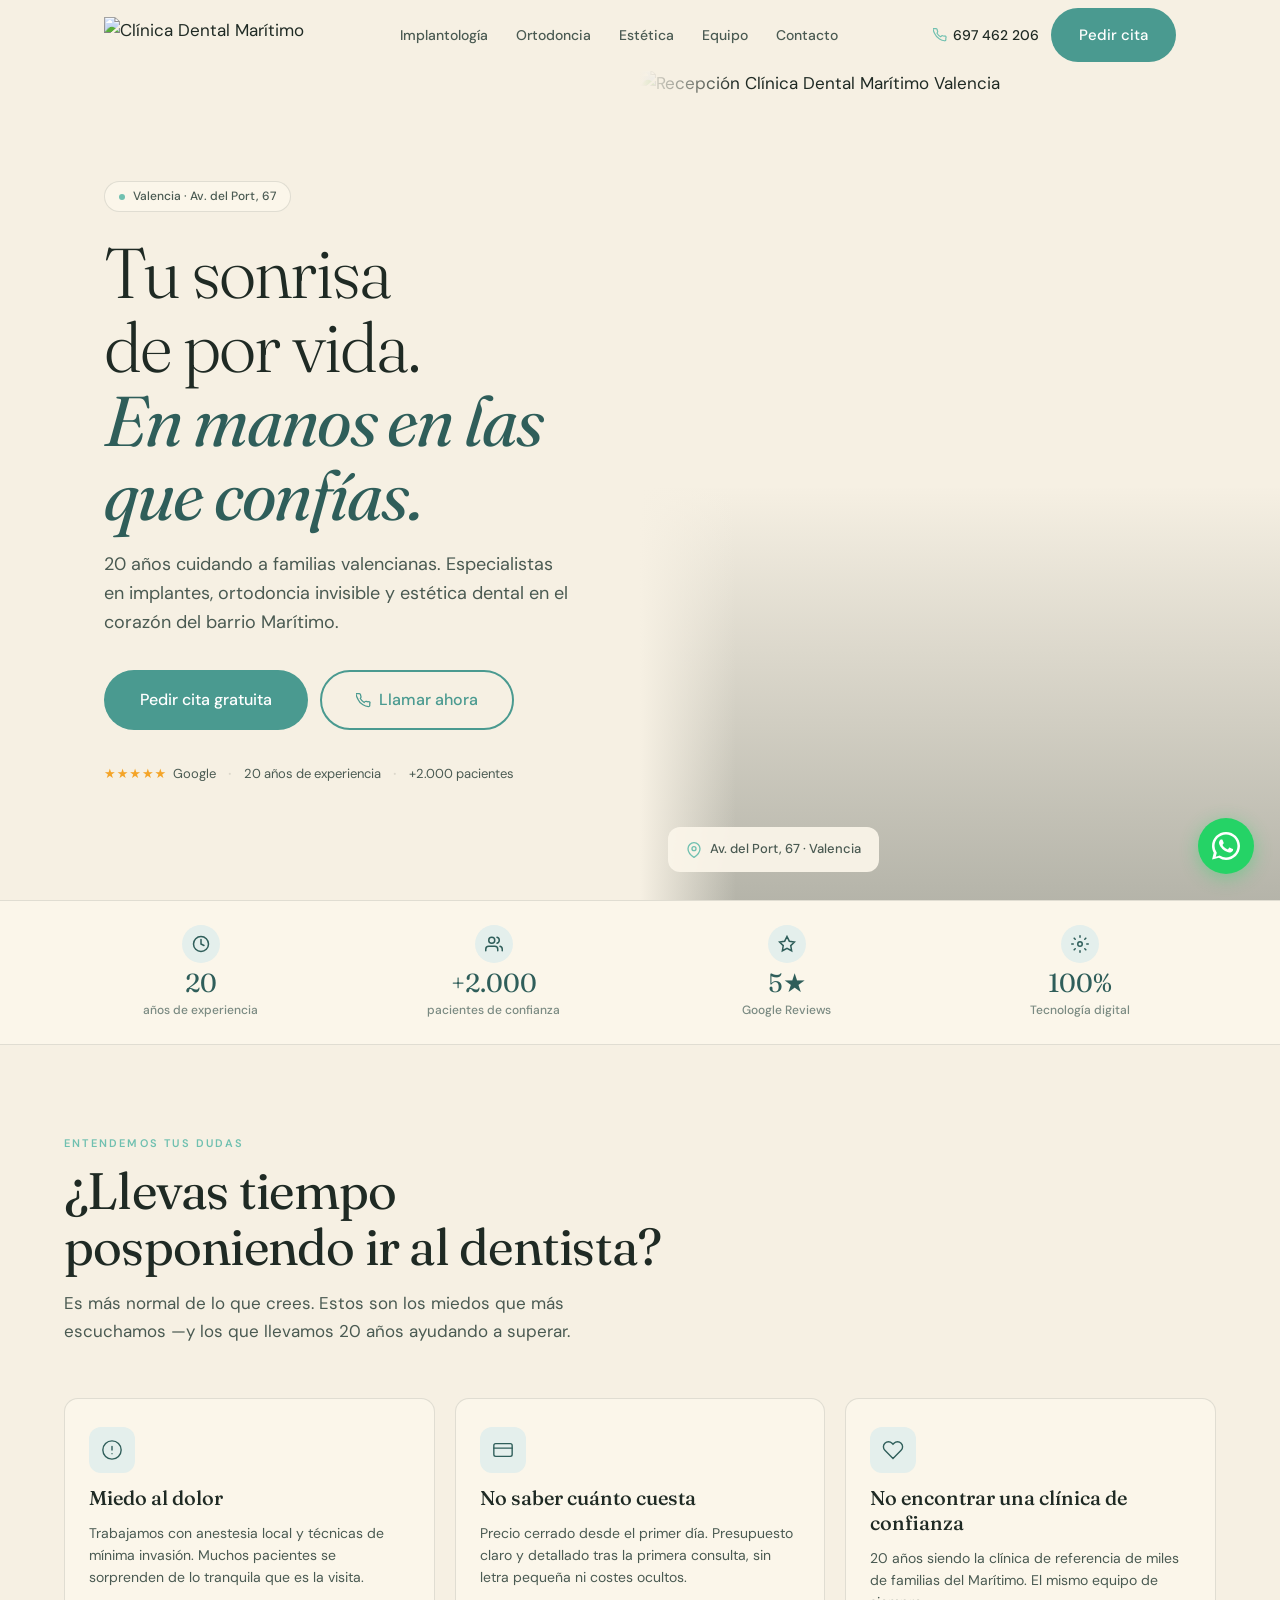
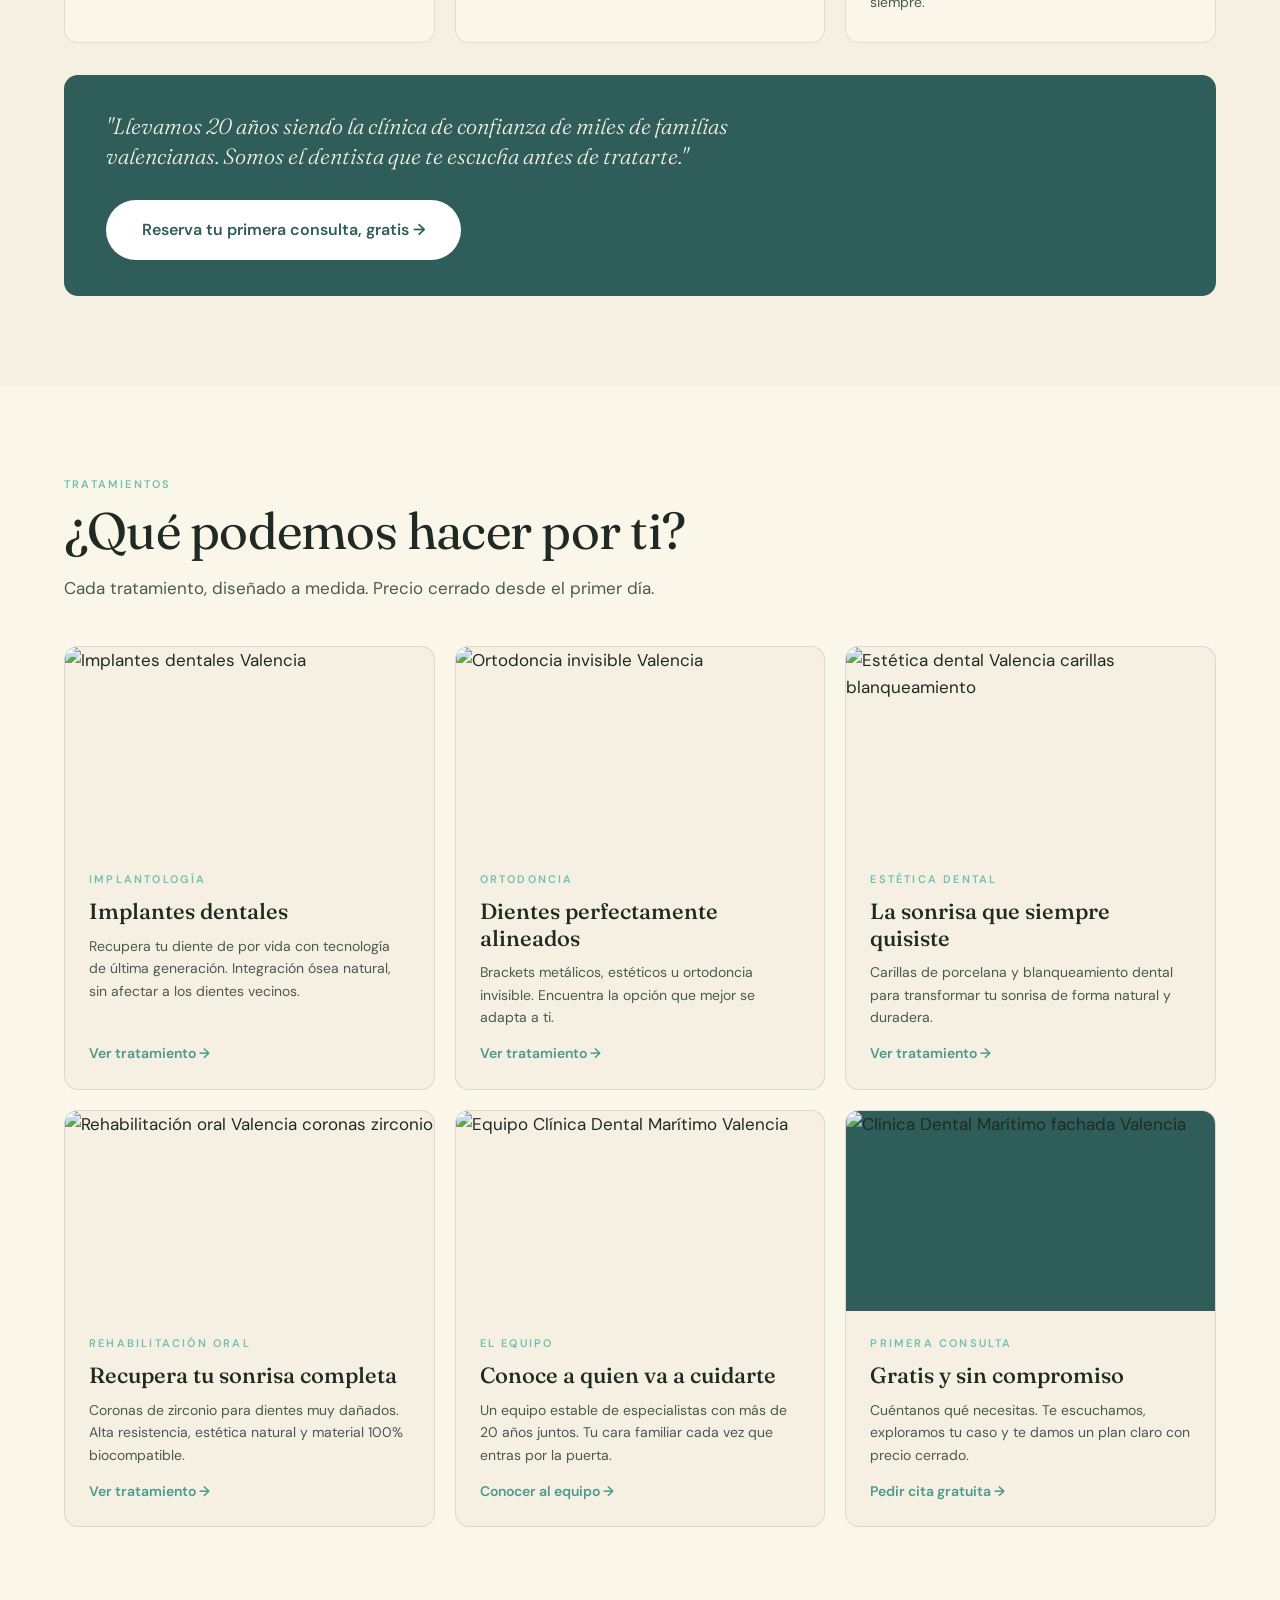
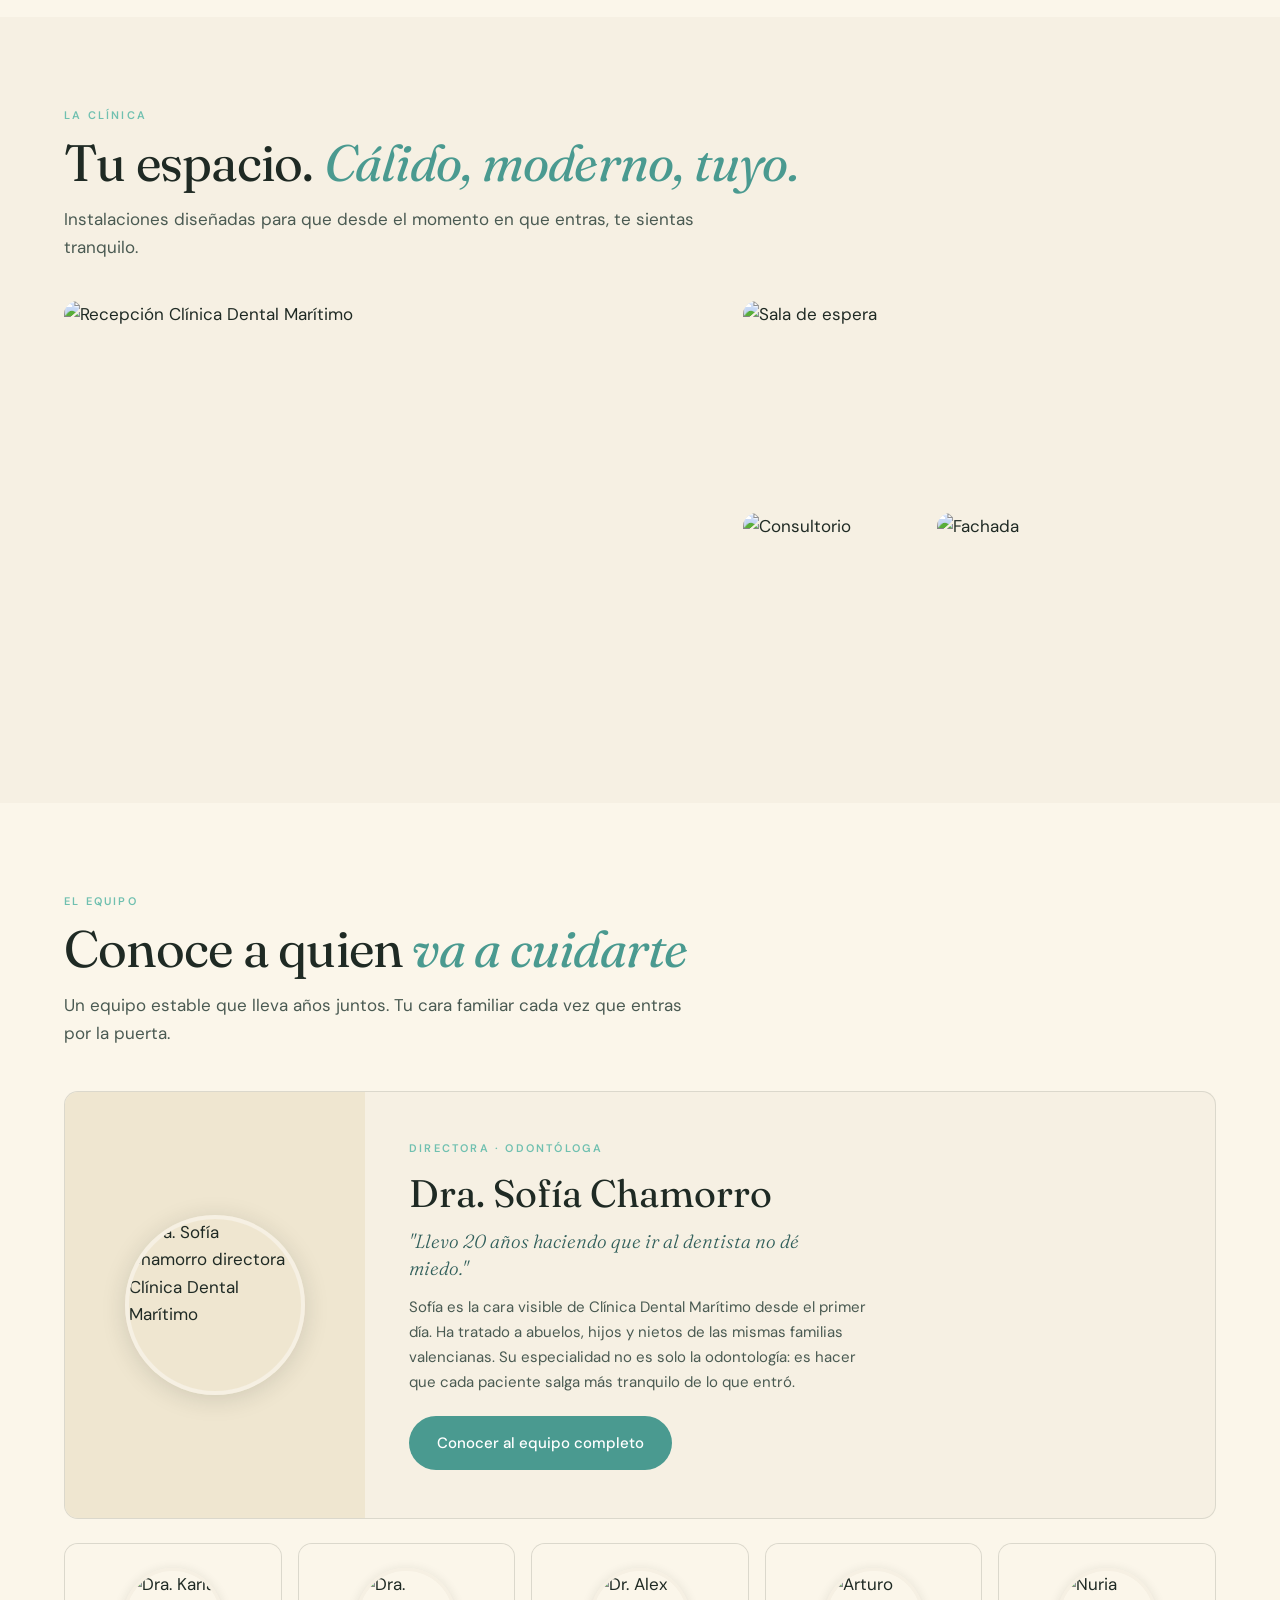
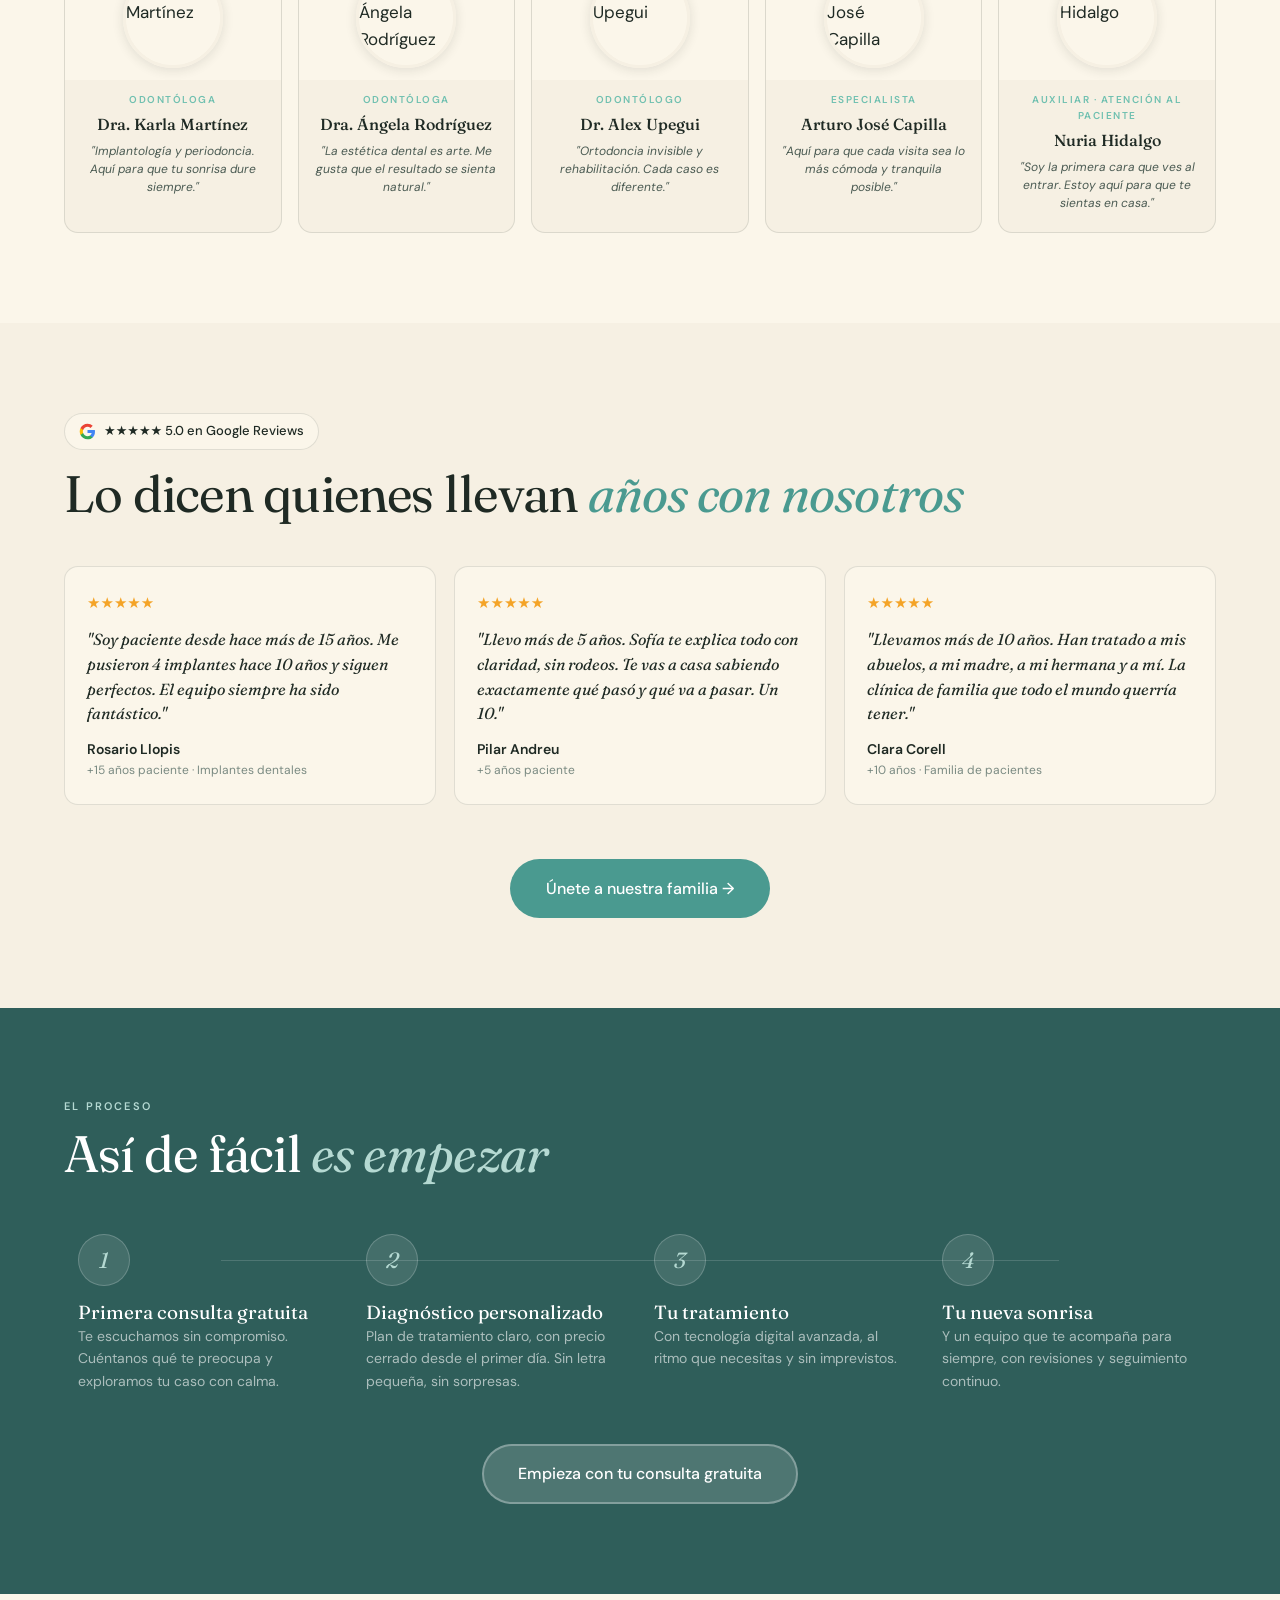
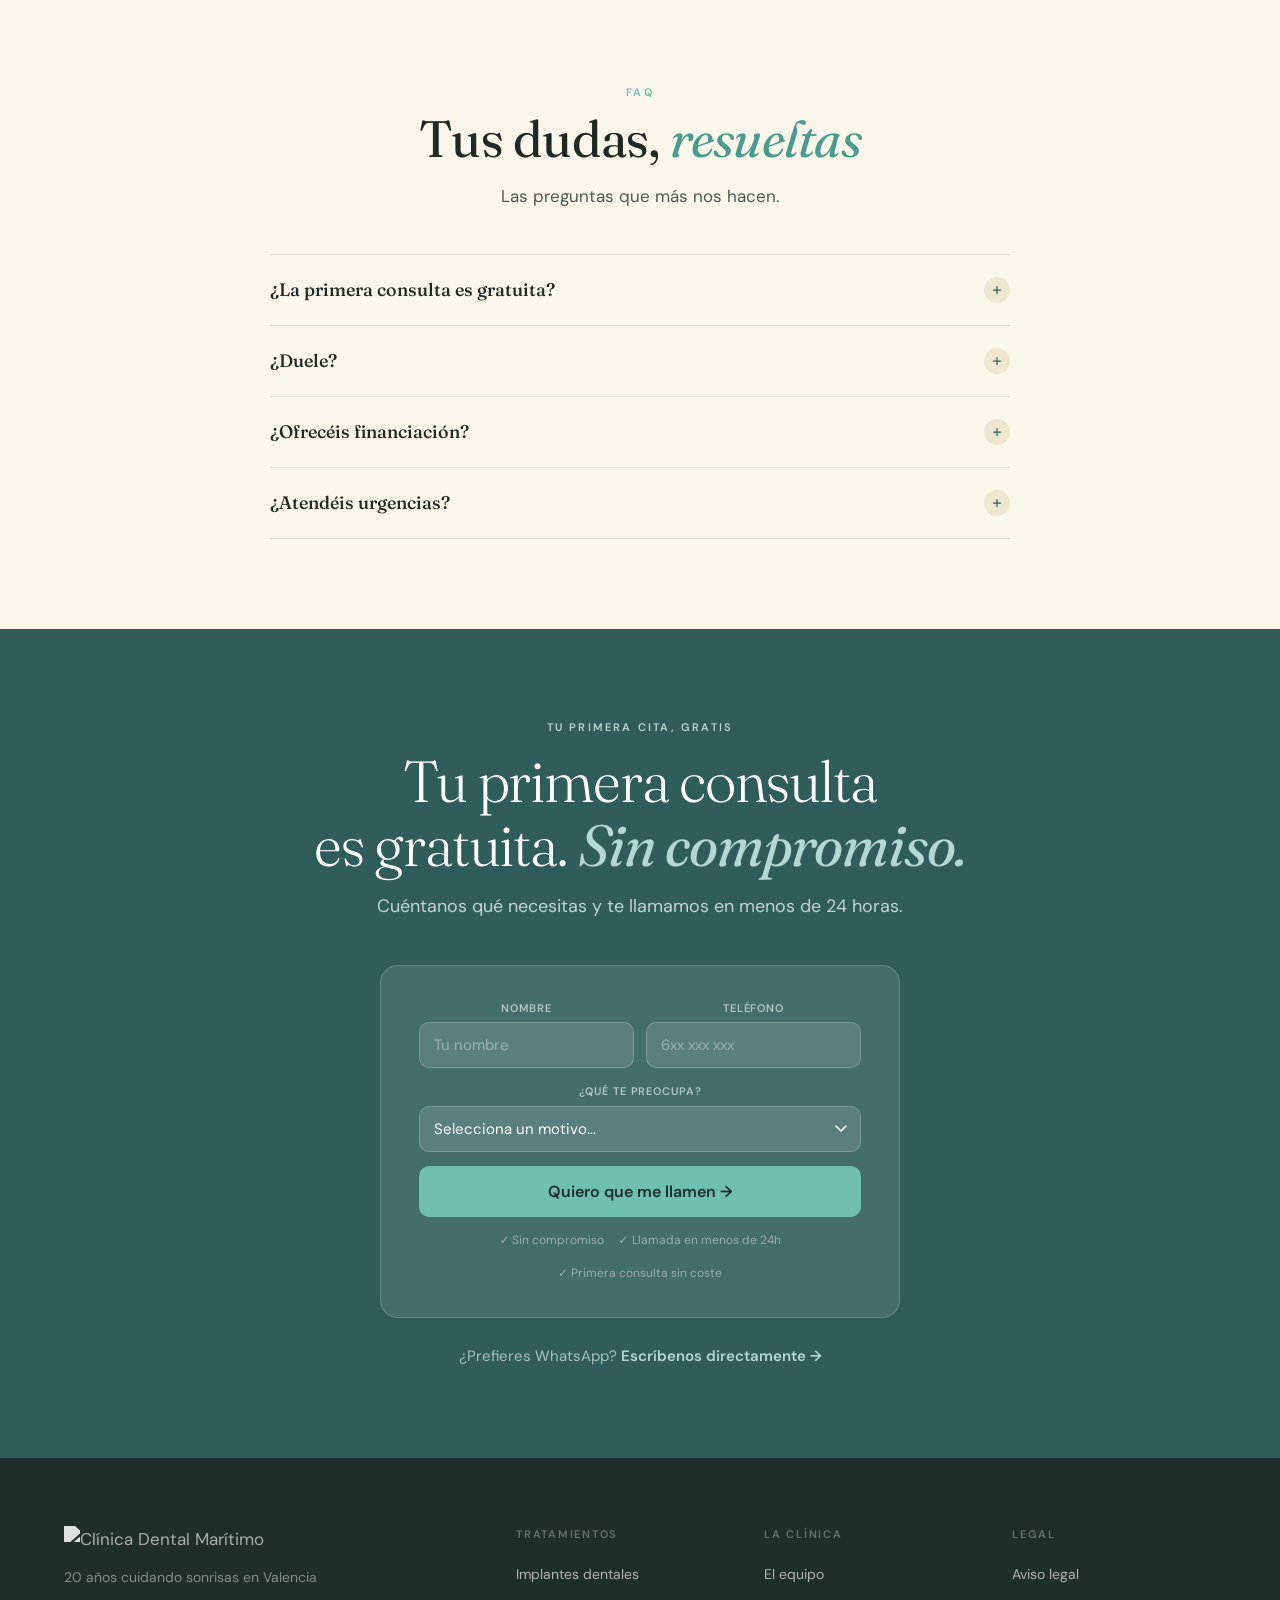
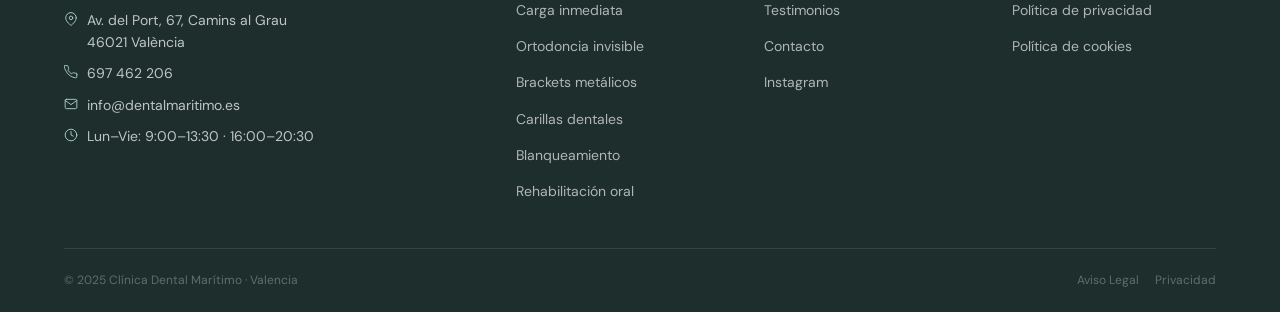
==== commit a663b865: "Rewrite: multi-page website with SEO + Pexels treatment photos - index.html: home with service cards" ====
--- a/index.html
+++ b/index.html
@@ -3,396 +3,32 @@
 <head>
 <meta charset="UTF-8">
 <meta name="viewport" content="width=device-width, initial-scale=1.0">
-<title>Clínica Dental Marítimo — Valencia</title>
-<link rel="preconnect" href="https://fonts.googleapis.com">
-<link rel="preconnect" href="https://fonts.gstatic.com" crossorigin>
-<link href="https://fonts.googleapis.com/css2?family=Fraunces:ital,opsz,wght@0,9..144,300;0,9..144,400;0,9..144,500;0,9..144,600;1,9..144,300;1,9..144,400;1,9..144,500&family=DM+Sans:ital,opsz,wght@0,9..40,300;0,9..40,400;0,9..40,500;0,9..40,600;1,9..40,400&display=swap" rel="stylesheet">
-<style>
-:root {
-  --mint:        #70C0B0;
-  --mint-soft:   #B5D9D2;
-  --mint-pale:   #E4EFEC;
-  --deep:        #2F5E5A;
-  --deep-ink:    #1D2E2C;
-  --cta:         #4A9A90;
-  --cream:       #F6F0E3;
-  --cream-paper: #FBF6EA;
-  --cream-deep:  #EFE6D0;
-  --sand:        #E8DCC3;
-  --ink:         #1F2A24;
-  --muted:       #4A5A52;
-  --muted2:      #7A8A82;
-  --line:        rgba(31,42,36,.12);
-  --line-soft:   rgba(31,42,36,.06);
-  --serif: 'Fraunces', Georgia, serif;
-  --sans:  'DM Sans', system-ui, sans-serif;
-  --r: 14px;
-  --shadow: 0 2px 20px rgba(31,42,36,.08);
-  --shadow-md: 0 6px 36px rgba(31,42,36,.13);
-  --max: 1200px;
-  --pad: clamp(20px,5vw,80px);
-}
-*,*::before,*::after{box-sizing:border-box;margin:0;padding:0;}
-html{scroll-behavior:smooth;}
-body{background:var(--cream);color:var(--ink);font-family:var(--sans);font-size:17px;line-height:1.6;-webkit-font-smoothing:antialiased;}
-img{max-width:100%;display:block;object-fit:cover;}
-a{color:inherit;text-decoration:none;}
-
-/* Fade */
-.fi{opacity:0;transform:translateY(20px);transition:opacity .65s ease,transform .65s ease;}
-.fi.vis{opacity:1;transform:none;}
-.d1{transition-delay:.1s;}.d2{transition-delay:.2s;}.d3{transition-delay:.3s;}.d4{transition-delay:.4s;}
-
-/* Buttons */
-.btn{display:inline-flex;align-items:center;gap:8px;padding:13px 26px;border-radius:999px;font-family:var(--sans);font-size:15px;font-weight:500;cursor:pointer;border:2px solid transparent;transition:all .2s;white-space:nowrap;}
-.btn-lg{padding:15px 34px;font-size:16px;}
-.btn-p{background:var(--cta);color:#fff;}
-.btn-p:hover{background:var(--deep);transform:translateY(-1px);box-shadow:0 4px 18px rgba(74,154,144,.35);}
-.btn-o{background:transparent;border-color:var(--cta);color:var(--cta);}
-.btn-o:hover{background:var(--cta);color:#fff;transform:translateY(-1px);}
-.btn-w{background:#fff;color:var(--deep);font-weight:600;}
-.btn-w:hover{background:var(--cream);transform:translateY(-1px);}
-.btn-ghost{background:rgba(255,255,255,.15);border-color:rgba(255,255,255,.3);color:#fff;}
-.btn-ghost:hover{background:rgba(255,255,255,.25);}
-
-/* Labels & titles */
-.lbl{font-size:11px;font-weight:600;letter-spacing:.2em;text-transform:uppercase;color:var(--mint);display:block;margin-bottom:10px;}
-.ttl{font-family:var(--serif);font-size:clamp(30px,4vw,52px);font-weight:400;line-height:1.1;letter-spacing:-.015em;color:var(--ink);margin-bottom:14px;font-optical-sizing:auto;}
-.ttl em{font-style:italic;color:var(--cta);}
-.sub{font-size:17px;color:var(--muted);max-width:54ch;line-height:1.65;}
-
-/* ────────────────────────────
-   NAV
-──────────────────────────── */
-.nav{position:fixed;top:0;left:0;right:0;z-index:100;background:var(--cream);border-bottom:1px solid transparent;transition:border-color .3s,box-shadow .3s;}
-.nav.scrolled{border-bottom-color:var(--line);box-shadow:0 2px 18px rgba(31,42,36,.07);}
-.nav-in{max-width:var(--max);margin:0 auto;padding:0 var(--pad);height:70px;display:flex;align-items:center;justify-content:space-between;gap:20px;}
-.nav-logo img{height:36px;width:auto;}
-.nav-links{display:flex;gap:2px;list-style:none;}
-.nav-links a{font-size:14px;font-weight:500;color:var(--muted);padding:7px 13px;border-radius:8px;transition:color .2s,background .2s;}
-.nav-links a:hover{color:var(--ink);background:var(--cream-deep);}
-.nav-right{display:flex;align-items:center;gap:12px;}
-.nav-phone{font-size:14px;font-weight:500;color:var(--ink);display:flex;align-items:center;gap:6px;}
-.nav-phone svg{width:14px;height:14px;color:var(--mint);}
-.hbg{display:none;flex-direction:column;gap:5px;cursor:pointer;padding:8px;border:none;background:none;}
-.hbg span{display:block;width:22px;height:2px;background:var(--ink);border-radius:2px;transition:all .3s;}
-.hbg.open span:nth-child(1){transform:translateY(7px) rotate(45deg);}
-.hbg.open span:nth-child(2){opacity:0;}
-.hbg.open span:nth-child(3){transform:translateY(-7px) rotate(-45deg);}
-.mob{display:none;position:fixed;top:70px;left:0;right:0;background:var(--cream);border-bottom:1px solid var(--line);padding:14px var(--pad) 20px;z-index:99;}
-.mob.open{display:block;}
-.mob ul{list-style:none;display:flex;flex-direction:column;gap:2px;margin-bottom:14px;}
-.mob ul a{display:block;padding:11px 14px;font-size:16px;font-weight:500;color:var(--ink);border-radius:10px;}
-.mob ul a:hover{background:var(--cream-deep);}
-.mob-ctas{display:flex;flex-direction:column;gap:10px;}
-.mob-ctas .btn{justify-content:center;}
-@media(max-width:900px){.nav-links{display:none;}}
-@media(max-width:768px){.nav-phone,.nav-right .btn{display:none;}.hbg{display:flex;}}
-
-/* ────────────────────────────
-   HERO
-──────────────────────────── */
-.hero{min-height:100vh;padding-top:70px;display:grid;grid-template-columns:1fr 1fr;align-items:stretch;}
-.hero-copy{padding:clamp(60px,8vh,100px) var(--pad) clamp(60px,8vh,100px) max(var(--pad),calc((100vw - var(--max))/2 + var(--pad)));display:flex;flex-direction:column;justify-content:center;}
-.hero-eyebrow{display:inline-flex;align-items:center;gap:8px;background:var(--cream-paper);border:1px solid var(--line);padding:5px 14px;border-radius:999px;font-size:12px;font-weight:500;color:var(--muted);margin-bottom:24px;align-self:flex-start;}
-.hero-eyebrow .dot{width:6px;height:6px;border-radius:50%;background:var(--mint);}
-.hero h1{font-family:var(--serif);font-size:clamp(40px,5.5vw,72px);font-weight:300;line-height:1.05;letter-spacing:-.025em;color:var(--ink);margin-bottom:18px;font-optical-sizing:auto;}
-.hero h1 em{font-style:italic;font-weight:400;color:var(--deep);}
-.hero h1 strong{font-weight:500;}
-.hero-sub{font-size:18px;color:var(--muted);max-width:42ch;line-height:1.6;margin-bottom:34px;}
-.hero-ctas{display:flex;gap:12px;flex-wrap:wrap;margin-bottom:30px;}
-.badges{display:flex;align-items:center;gap:12px;flex-wrap:wrap;}
-.badge{display:flex;align-items:center;gap:6px;font-size:13px;color:var(--muted);}
-.stars{color:#f4a428;letter-spacing:1px;}
-.badge-sep{color:var(--line);font-size:18px;}
-.hero-img{position:relative;overflow:hidden;}
-.hero-img img{position:absolute;inset:0;width:100%;height:100%;object-fit:cover;}
-.hero-img-overlay{position:absolute;inset:0;background:linear-gradient(to right,var(--cream) 0%,transparent 15%),linear-gradient(to top,rgba(31,42,36,.3) 0%,transparent 50%);}
-.hero-img-badge{position:absolute;bottom:28px;left:28px;background:rgba(251,246,234,.92);backdrop-filter:blur(10px);padding:12px 18px;border-radius:12px;font-size:13px;color:var(--muted);font-weight:500;display:flex;align-items:center;gap:8px;}
-.hero-img-badge svg{width:16px;height:16px;color:var(--mint);}
-@media(max-width:768px){
-  .hero{grid-template-columns:1fr;min-height:auto;}
-  .hero-copy{padding:40px var(--pad) 28px;}
-  .hero-img{min-height:300px;position:relative;}
-  .hero-img img{position:absolute;}
-}
-
-/* ────────────────────────────
-   TRUST BAR
-──────────────────────────── */
-.trust-bar{background:var(--cream-paper);border-top:1px solid var(--line);border-bottom:1px solid var(--line);padding:24px var(--pad);}
-.trust-bar-in{max-width:var(--max);margin:0 auto;display:grid;grid-template-columns:repeat(4,1fr);gap:20px;}
-.ti{display:flex;flex-direction:column;align-items:center;text-align:center;gap:5px;}
-.ti-ico{width:38px;height:38px;background:var(--mint-pale);border-radius:50%;display:flex;align-items:center;justify-content:center;margin-bottom:2px;}
-.ti-ico svg{width:18px;height:18px;color:var(--deep);}
-.ti-num{font-family:var(--serif);font-size:26px;font-weight:400;color:var(--deep);line-height:1;}
-.ti-lbl{font-size:12px;color:var(--muted2);font-weight:500;}
-@media(max-width:768px){.trust-bar-in{grid-template-columns:1fr 1fr;gap:18px;}}
-
-/* ────────────────────────────
-   PROBLEM
-──────────────────────────── */
-.problem{padding:clamp(80px,10vh,120px) var(--pad);}
-.prob-in{max-width:var(--max);margin:0 auto;}
-.prob-hd{max-width:50ch;margin-bottom:52px;}
-.pains{display:grid;grid-template-columns:repeat(3,1fr);gap:20px;margin-bottom:32px;}
-.pain{background:var(--cream-paper);border:1px solid var(--line);border-radius:var(--r);padding:28px 24px;display:flex;flex-direction:column;gap:12px;}
-.pain-ico{width:46px;height:46px;background:var(--mint-pale);border-radius:12px;display:flex;align-items:center;justify-content:center;}
-.pain-ico svg{width:22px;height:22px;color:var(--deep);}
-.pain h3{font-family:var(--serif);font-size:20px;font-weight:500;color:var(--ink);line-height:1.25;}
-.pain p{font-size:14px;color:var(--muted);line-height:1.6;}
-.prob-close{background:var(--deep);border-radius:var(--r);padding:36px 42px;display:flex;align-items:center;justify-content:space-between;gap:28px;flex-wrap:wrap;}
-.prob-close p{font-family:var(--serif);font-style:italic;font-size:clamp(17px,1.8vw,22px);color:var(--cream);max-width:52ch;line-height:1.4;font-weight:300;}
-@media(max-width:768px){.pains{grid-template-columns:1fr;}.prob-close{flex-direction:column;}.prob-close p{font-size:18px;}}
-
-/* ────────────────────────────
-   SERVICES — con tabs
-──────────────────────────── */
-.services{background:var(--cream-paper);padding:clamp(80px,10vh,120px) var(--pad);}
-.srv-in{max-width:var(--max);margin:0 auto;}
-.srv-hd{margin-bottom:44px;}
-
-/* Category tabs */
-.srv-cats{display:flex;gap:8px;flex-wrap:wrap;margin-bottom:40px;}
-.srv-cat{padding:9px 20px;border-radius:999px;font-size:14px;font-weight:500;color:var(--muted);background:var(--cream);border:1px solid var(--line);cursor:pointer;transition:all .2s;}
-.srv-cat:hover{color:var(--deep);border-color:var(--mint);}
-.srv-cat.active{background:var(--deep);color:#fff;border-color:var(--deep);}
-
-/* Panels */
-.srv-panel{display:none;}
-.srv-panel.active{display:block;}
-
-/* Large treatment card */
-.srv-big{display:grid;grid-template-columns:1fr 1fr;gap:0;background:var(--cream);border:1px solid var(--line);border-radius:var(--r);overflow:hidden;margin-bottom:20px;}
-.srv-big-img{min-height:320px;position:relative;overflow:hidden;}
-.srv-big-img img{position:absolute;inset:0;width:100%;height:100%;object-fit:cover;}
-.srv-big-copy{padding:48px 44px;display:flex;flex-direction:column;justify-content:center;gap:18px;}
-.srv-big-copy .lbl{margin-bottom:4px;}
-.srv-big-copy h3{font-family:var(--serif);font-size:clamp(26px,3vw,38px);font-weight:400;color:var(--ink);line-height:1.15;letter-spacing:-.01em;}
-.srv-big-copy h3 em{font-style:italic;color:var(--cta);}
-.srv-big-copy p{font-size:16px;color:var(--muted);line-height:1.65;}
-
-/* Sub-service grid */
-.srv-sub{display:grid;grid-template-columns:repeat(3,1fr);gap:16px;}
-.srv-sub-2{grid-template-columns:repeat(2,1fr);}
-.srv-card{background:var(--cream);border:1px solid var(--line);border-radius:var(--r);padding:28px 24px;display:flex;flex-direction:column;gap:12px;transition:box-shadow .2s,transform .2s;}
-.srv-card:hover{box-shadow:var(--shadow-md);transform:translateY(-2px);}
-.srv-ico{width:50px;height:50px;background:var(--mint-pale);border-radius:12px;display:flex;align-items:center;justify-content:center;}
-.srv-ico svg{width:24px;height:24px;color:var(--deep);}
-.srv-card h4{font-family:var(--serif);font-size:20px;font-weight:500;color:var(--ink);line-height:1.25;}
-.srv-card p{font-size:14px;color:var(--muted);line-height:1.6;}
-.srv-tag{display:inline-flex;align-items:center;gap:5px;font-size:12px;font-weight:600;color:var(--cta);letter-spacing:.02em;margin-top:auto;}
-
-.srv-cta{text-align:center;margin-top:40px;}
-.srv-cta p{font-size:16px;color:var(--muted);margin-bottom:16px;}
-
-@media(max-width:900px){.srv-big{grid-template-columns:1fr;}.srv-big-img{min-height:220px;}.srv-big-copy{padding:28px;}}
-@media(max-width:768px){.srv-sub,.srv-sub-2{grid-template-columns:1fr;}}
-
-/* ────────────────────────────
-   BEFORE / AFTER
-──────────────────────────── */
-.ba{padding:clamp(80px,10vh,120px) var(--pad);}
-.ba-in{max-width:var(--max);margin:0 auto;}
-.ba-hd{margin-bottom:44px;}
-.ba-grid{display:grid;grid-template-columns:repeat(3,1fr);gap:20px;margin-bottom:36px;}
-.ba-case{display:flex;flex-direction:column;gap:12px;}
-.ba-wrap{position:relative;aspect-ratio:4/3;border-radius:var(--r);overflow:hidden;cursor:ew-resize;user-select:none;}
-.ba-before,.ba-after{position:absolute;inset:0;display:flex;align-items:center;justify-content:center;}
-.ba-before{background:linear-gradient(135deg,#d4c5a9,#e8dcc3);}
-.ba-after{background:linear-gradient(135deg,var(--mint-soft),#b8e8cc);clip-path:inset(0 50% 0 0);}
-.ba-tag{position:absolute;top:10px;padding:3px 9px;border-radius:5px;font-size:10px;font-weight:700;letter-spacing:.1em;text-transform:uppercase;}
-.ba-tag.bef{left:10px;background:rgba(31,42,36,.45);color:#fff;}
-.ba-tag.aft{right:10px;background:var(--cta);color:#fff;}
-.ba-div{position:absolute;top:0;bottom:0;left:50%;width:3px;background:#fff;transform:translateX(-50%);}
-.ba-hdl{position:absolute;top:50%;left:50%;transform:translate(-50%,-50%);width:36px;height:36px;background:#fff;border-radius:50%;box-shadow:0 2px 10px rgba(0,0,0,.2);display:flex;align-items:center;justify-content:center;}
-.ba-hdl svg{width:17px;height:17px;color:var(--deep);}
-.ba-ph{font-family:var(--serif);font-style:italic;font-size:12px;color:rgba(31,42,36,.4);text-align:center;padding:12px;}
-.ba-info .pat{font-weight:600;color:var(--ink);font-size:15px;}
-.ba-info .treat{font-size:13px;color:var(--muted2);}
-.ba-cta{text-align:center;}
-@media(max-width:768px){.ba-grid{grid-template-columns:1fr;}}
-
-/* ────────────────────────────
-   PROCESS
-──────────────────────────── */
-.process{background:var(--deep);padding:clamp(80px,10vh,120px) var(--pad);color:#fff;}
-.proc-in{max-width:var(--max);margin:0 auto;}
-.process .lbl{color:var(--mint-soft);}
-.process .ttl{color:#fff;margin-bottom:52px;}
-.process .ttl em{color:var(--mint-soft);}
-.steps{display:grid;grid-template-columns:repeat(4,1fr);gap:0;position:relative;margin-bottom:52px;}
-.steps::before{content:'';position:absolute;top:26px;left:calc(12.5% + 13px);right:calc(12.5% + 13px);height:1px;background:rgba(255,255,255,.15);}
-.step{padding:0 14px;display:flex;flex-direction:column;gap:14px;}
-.step-n{width:52px;height:52px;border-radius:50%;background:rgba(255,255,255,.1);border:1.5px solid rgba(255,255,255,.2);display:flex;align-items:center;justify-content:center;font-family:var(--serif);font-style:italic;font-size:22px;color:var(--mint-soft);position:relative;z-index:1;}
-.step h3{font-family:var(--serif);font-size:19px;font-weight:400;color:#fff;line-height:1.3;}
-.step p{font-size:14px;color:rgba(255,255,255,.6);line-height:1.6;}
-.proc-cta{text-align:center;}
-@media(max-width:768px){.steps{grid-template-columns:1fr;gap:28px;}.steps::before{display:none;}.step{flex-direction:row;padding:0;}.step-n{flex-shrink:0;}}
-
-/* ────────────────────────────
-   CLINIC GALLERY
-──────────────────────────── */
-.gallery{padding:clamp(80px,10vh,120px) var(--pad);}
-.gallery-in{max-width:var(--max);margin:0 auto;}
-.gallery-hd{margin-bottom:40px;}
-.gallery-grid{display:grid;grid-template-columns:repeat(12,1fr);grid-template-rows:200px 200px;gap:12px;}
-.g-item{border-radius:var(--r);overflow:hidden;position:relative;}
-.g-item img{width:100%;height:100%;object-fit:cover;transition:transform .5s ease;}
-.g-item:hover img{transform:scale(1.04);}
-.g-item:nth-child(1){grid-column:span 7;grid-row:span 2;}
-.g-item:nth-child(2){grid-column:span 5;}
-.g-item:nth-child(3){grid-column:span 2;}
-.g-item:nth-child(4){grid-column:span 3;}
-@media(max-width:768px){
-  .gallery-grid{grid-template-columns:1fr 1fr;grid-template-rows:auto;}
-  .g-item{grid-column:span 1 !important;grid-row:span 1 !important;aspect-ratio:4/3;}
-}
-
-/* ────────────────────────────
-   TEAM
-──────────────────────────── */
-.team{background:var(--cream-paper);padding:clamp(80px,10vh,120px) var(--pad);}
-.team-in{max-width:var(--max);margin:0 auto;}
-.team-hd{margin-bottom:44px;}
-.team-lead{background:var(--cream);border:1px solid var(--line);border-radius:var(--r);display:grid;grid-template-columns:380px 1fr;overflow:hidden;margin-bottom:24px;}
-.lead-img{position:relative;min-height:400px;}
-.lead-img img{position:absolute;inset:0;width:100%;height:100%;object-fit:cover;object-position:top center;}
-.lead-copy{padding:48px 44px;display:flex;flex-direction:column;justify-content:center;gap:14px;}
-.lead-copy .lbl{margin-bottom:0;}
-.lead-copy h3{font-family:var(--serif);font-size:clamp(30px,3vw,42px);font-weight:400;color:var(--ink);line-height:1.1;}
-.lead-quote{font-family:var(--serif);font-style:italic;font-size:20px;color:var(--deep);line-height:1.4;max-width:36ch;font-weight:300;}
-.lead-bio{font-size:15px;color:var(--muted);line-height:1.65;max-width:46ch;}
-.team-grid{display:grid;grid-template-columns:repeat(5,1fr);gap:16px;}
-.t-card{background:var(--cream);border:1px solid var(--line);border-radius:var(--r);overflow:hidden;display:flex;flex-direction:column;transition:box-shadow .2s;}
-.t-card:hover{box-shadow:var(--shadow);}
-.t-img{aspect-ratio:3/4;overflow:hidden;position:relative;}
-.t-img img{width:100%;height:100%;object-fit:cover;object-position:top center;transition:transform .4s;}
-.t-card:hover .t-img img{transform:scale(1.04);}
-.t-info{padding:16px;flex:1;}
-.t-role{font-size:10px;font-weight:600;letter-spacing:.15em;text-transform:uppercase;color:var(--mint);margin-bottom:4px;}
-.t-info h4{font-family:var(--serif);font-size:16px;font-weight:500;color:var(--ink);margin-bottom:4px;}
-.t-info p{font-size:12px;color:var(--muted);line-height:1.5;font-style:italic;}
-@media(max-width:1024px){.team-grid{grid-template-columns:repeat(3,1fr);}}
-@media(max-width:768px){.team-lead{grid-template-columns:1fr;}.lead-img{min-height:280px;}.lead-copy{padding:26px;}.team-grid{grid-template-columns:1fr 1fr;}}
-
-/* ────────────────────────────
-   TESTIMONIALS
-──────────────────────────── */
-.testi{padding:clamp(80px,10vh,120px) var(--pad);}
-.testi-in{max-width:var(--max);margin:0 auto;}
-.testi-hd{margin-bottom:44px;}
-.g-badge{display:inline-flex;align-items:center;gap:8px;background:var(--cream-paper);border:1px solid var(--line);padding:7px 14px;border-radius:999px;font-size:13px;font-weight:500;color:var(--ink);margin-bottom:16px;}
-.g-logo{width:17px;height:17px;}
-.testi-grid{columns:3;gap:18px;margin-bottom:36px;}
-.tcard{break-inside:avoid;background:var(--cream-paper);border:1px solid var(--line);border-radius:var(--r);padding:24px 22px;margin-bottom:18px;display:flex;flex-direction:column;gap:12px;}
-.tstars{color:#f4a428;font-size:15px;}
-.tquote{font-family:var(--serif);font-style:italic;font-size:16px;line-height:1.55;color:var(--ink);}
-.taname{font-weight:600;font-size:14px;color:var(--ink);}
-.tadet{font-size:12px;color:var(--muted2);}
-.testi-cta{text-align:center;}
-@media(max-width:1024px){.testi-grid{columns:2;}}
-@media(max-width:768px){.testi-grid{columns:1;}}
-
-/* ────────────────────────────
-   FAQ
-──────────────────────────── */
-.faq{background:var(--cream-paper);padding:clamp(80px,10vh,120px) var(--pad);}
-.faq-in{max-width:740px;margin:0 auto;}
-.faq-hd{text-align:center;margin-bottom:44px;}
-.faq-hd .sub{margin:0 auto;}
-.faq-item{border-bottom:1px solid var(--line);}
-.faq-item:first-child{border-top:1px solid var(--line);}
-.faq-q{width:100%;background:none;border:none;padding:22px 0;display:flex;align-items:center;justify-content:space-between;gap:14px;cursor:pointer;font-family:var(--serif);font-size:18px;font-weight:500;color:var(--ink);text-align:left;line-height:1.3;}
-.faq-ico{width:26px;height:26px;border-radius:50%;background:var(--cream-deep);display:flex;align-items:center;justify-content:center;flex-shrink:0;transition:background .2s;}
-.faq-ico svg{width:12px;height:12px;color:var(--deep);transition:transform .3s;}
-.faq-item.open .faq-ico{background:var(--mint);}
-.faq-item.open .faq-ico svg{color:#fff;transform:rotate(45deg);}
-.faq-a{max-height:0;overflow:hidden;transition:max-height .32s ease;}
-.faq-a-in{padding-bottom:22px;font-size:16px;color:var(--muted);line-height:1.65;}
-
-/* ────────────────────────────
-   FINAL CTA / FORM
-──────────────────────────── */
-.final{background:var(--deep);padding:clamp(80px,10vh,120px) var(--pad);color:#fff;}
-.final-in{max-width:840px;margin:0 auto;text-align:center;}
-.final .lbl{color:var(--mint-soft);margin-bottom:14px;}
-.final h2{font-family:var(--serif);font-size:clamp(34px,5vw,58px);font-weight:300;line-height:1.1;letter-spacing:-.02em;margin-bottom:14px;font-optical-sizing:auto;}
-.final h2 em{font-style:italic;font-weight:400;color:var(--mint-soft);}
-.final-sub{font-size:18px;color:rgba(255,255,255,.72);margin-bottom:44px;max-width:44ch;margin-left:auto;margin-right:auto;}
-.cta-form{background:rgba(255,255,255,.1);border:1px solid rgba(255,255,255,.18);border-radius:18px;padding:34px 38px;display:flex;flex-direction:column;gap:14px;max-width:520px;margin:0 auto;}
-.form-row{display:grid;grid-template-columns:1fr 1fr;gap:12px;}
-.ff{display:flex;flex-direction:column;gap:5px;}
-.ff label{font-size:11px;font-weight:600;letter-spacing:.08em;text-transform:uppercase;color:rgba(255,255,255,.6);}
-.ff input,.ff select{padding:12px 14px;border-radius:10px;border:1px solid rgba(255,255,255,.2);background:rgba(255,255,255,.12);color:#fff;font-family:var(--sans);font-size:15px;outline:none;transition:border-color .2s,background .2s;}
-.ff input::placeholder{color:rgba(255,255,255,.4);}
-.ff input:focus,.ff select:focus{border-color:rgba(255,255,255,.5);background:rgba(255,255,255,.18);}
-.ff select{cursor:pointer;appearance:none;background-image:url("data:image/svg+xml;utf8,<svg xmlns='http://www.w3.org/2000/svg' width='12' height='8'><path d='M1 1l5 5 5-5' stroke='white' stroke-width='1.5' fill='none' stroke-linecap='round'/></svg>");background-repeat:no-repeat;background-position:right 13px center;background-color:rgba(255,255,255,.12);padding-right:34px;}
-.ff select option{background:var(--deep-ink);color:#fff;}
-.ferr{font-size:12px;color:#ffb3b3;margin-top:-4px;}
-.form-btn{background:var(--mint);color:var(--deep-ink);border:none;padding:15px;border-radius:10px;font-family:var(--sans);font-size:16px;font-weight:600;cursor:pointer;transition:background .2s,transform .2s;}
-.form-btn:hover{background:var(--mint-soft);transform:translateY(-1px);}
-.form-disc{font-size:12px;color:rgba(255,255,255,.45);display:flex;justify-content:center;gap:14px;flex-wrap:wrap;}
-.form-ok{display:none;padding:20px;text-align:center;}
-.form-ok.vis{display:block;}
-.form-ok p{font-family:var(--serif);font-size:22px;font-style:italic;color:#fff;}
-.wa-alt{margin-top:26px;font-size:15px;color:rgba(255,255,255,.6);}
-.wa-alt a{color:var(--mint-soft);font-weight:600;}
-@media(max-width:768px){.cta-form{padding:22px 16px;}.form-row{grid-template-columns:1fr;}}
-
-/* ────────────────────────────
-   FOOTER
-──────────────────────────── */
-footer{background:var(--deep-ink);color:rgba(255,255,255,.72);padding:68px var(--pad) 0;}
-.foot-in{max-width:var(--max);margin:0 auto;}
-.foot-top{display:grid;grid-template-columns:2fr 1fr 1fr 1fr;gap:44px;padding-bottom:44px;}
-.f-logo img{height:30px;width:auto;filter:brightness(0) invert(1) opacity(.85);margin-bottom:10px;}
-.f-tag{font-size:14px;color:rgba(255,255,255,.45);margin-bottom:20px;}
-.f-contacts{display:flex;flex-direction:column;gap:9px;}
-.fci{display:flex;align-items:flex-start;gap:9px;font-size:14px;}
-.fci svg{width:14px;height:14px;flex-shrink:0;margin-top:3px;color:var(--mint-soft);}
-.fci a:hover{color:#fff;}
-.f-col h4{font-size:11px;font-weight:600;letter-spacing:.16em;text-transform:uppercase;color:rgba(255,255,255,.32);margin-bottom:16px;}
-.f-col ul{list-style:none;display:flex;flex-direction:column;gap:9px;}
-.f-col ul li a{font-size:14px;color:rgba(255,255,255,.65);transition:color .2s;}
-.f-col ul li a:hover{color:#fff;}
-.f-note{font-size:12px;color:rgba(255,255,255,.4);margin-top:12px;line-height:1.5;}
-.foot-bot{border-top:1px solid rgba(255,255,255,.1);padding:22px 0;display:flex;align-items:center;justify-content:space-between;gap:16px;flex-wrap:wrap;font-size:12px;color:rgba(255,255,255,.3);}
-.f-legal{display:flex;gap:16px;}
-.f-legal a{color:rgba(255,255,255,.3);transition:color .2s;}
-.f-legal a:hover{color:rgba(255,255,255,.65);}
-@media(max-width:1024px){.foot-top{grid-template-columns:1fr 1fr;}}
-@media(max-width:768px){.foot-top{grid-template-columns:1fr;gap:28px;}.foot-bot{flex-direction:column;align-items:flex-start;}}
-
-/* ────────────────────────────
-   WHATSAPP FAB
-──────────────────────────── */
-.wa-fab{position:fixed;bottom:26px;right:26px;z-index:200;width:56px;height:56px;background:#25D366;border-radius:50%;display:flex;align-items:center;justify-content:center;box-shadow:0 4px 18px rgba(37,211,102,.42);animation:pulseWa 2.8s ease-in-out infinite;transition:transform .2s;}
-.wa-fab:hover{transform:scale(1.1);animation:none;}
-.wa-fab svg{width:28px;height:28px;color:#fff;}
-@keyframes pulseWa{0%,100%{box-shadow:0 4px 18px rgba(37,211,102,.42);}50%{box-shadow:0 4px 28px rgba(37,211,102,.72),0 0 0 8px rgba(37,211,102,.1);}}
-</style>
+<title>Clínica Dental Marítimo Valencia — Dentista de Confianza en el Barrio del Marítimo</title>
+<meta name="description" content="Clínica dental en Valencia con 20 años de experiencia. Especialistas en implantes dentales, ortodoncia invisible y estética dental. Primera consulta gratuita. Llámanos: 697 462 206.">
+<meta name="keywords" content="dentista Valencia, clínica dental Valencia, implantes Valencia, ortodoncia invisible Valencia, estética dental Valencia, dentista barrio marítimo">
+<link rel="canonical" href="https://dentalmaritimo.es/">
+<link rel="stylesheet" href="styles.css">
 </head>
 <body>
 
-<!-- ══ NAV ══ -->
 <header class="nav" id="nav">
   <div class="nav-in">
-    <a href="#top" class="nav-logo">
+    <a href="index.html" class="nav-logo">
       <img src="https://dentalmaritimo.es/wp-content/uploads/2025/03/cropped-Logo-Dental_Maritimo_menta-239x57.png" alt="Clínica Dental Marítimo">
     </a>
     <nav><ul class="nav-links">
-      <li><a href="#servicios">Tratamientos</a></li>
-      <li><a href="#equipo">Equipo</a></li>
-      <li><a href="#antes-despues">Resultados</a></li>
-      <li><a href="#testimonios">Testimonios</a></li>
+      <li><a href="implantologia.html">Implantología</a></li>
+      <li><a href="ortodoncia.html">Ortodoncia</a></li>
+      <li><a href="estetica-dental.html">Estética</a></li>
+      <li><a href="equipo.html">Equipo</a></li>
+      <li><a href="contacto.html">Contacto</a></li>
     </ul></nav>
     <div class="nav-right">
       <a href="tel:+34697462206" class="nav-phone">
         <svg viewBox="0 0 24 24" fill="none" stroke="currentColor" stroke-width="2" stroke-linecap="round"><path d="M22 16.92v3a2 2 0 01-2.18 2 19.79 19.79 0 01-8.63-3.07A19.5 19.5 0 013.07 9.81 19.79 19.79 0 01.07 1.12 2 2 0 012.18 1h3a2 2 0 012 1.72c.127.96.361 1.903.7 2.81a2 2 0 01-.45 2.11L6.91 8.91a16 16 0 006.18 6.18l1.27-1.27a2 2 0 012.11-.45c.907.339 1.85.573 2.81.7A2 2 0 0122 16.92z"/></svg>
         697 462 206
       </a>
-      <a href="#cita" class="btn btn-p">Pedir cita</a>
+      <a href="contacto.html" class="btn btn-p">Pedir cita</a>
     </div>
     <button class="hbg" id="hbg" aria-label="Menú"><span></span><span></span><span></span></button>
   </div>
@@ -400,25 +36,27 @@
 
 <div class="mob" id="mob">
   <ul>
-    <li><a href="#servicios">Tratamientos</a></li>
-    <li><a href="#equipo">Equipo</a></li>
-    <li><a href="#antes-despues">Resultados</a></li>
-    <li><a href="#testimonios">Testimonios</a></li>
+    <li><a href="implantologia.html">Implantología</a></li>
+    <li><a href="ortodoncia.html">Ortodoncia</a></li>
+    <li><a href="estetica-dental.html">Estética Dental</a></li>
+    <li><a href="rehabilitacion-oral.html">Rehabilitación Oral</a></li>
+    <li><a href="equipo.html">El equipo</a></li>
+    <li><a href="contacto.html">Contacto</a></li>
   </ul>
   <div class="mob-ctas">
     <a href="tel:+34697462206" class="btn btn-o">Llamar ahora</a>
-    <a href="#cita" class="btn btn-p">Pedir cita gratuita</a>
+    <a href="contacto.html" class="btn btn-p">Pedir cita gratuita</a>
   </div>
 </div>
 
-<!-- ══ HERO ══ -->
+<!-- HERO -->
 <section class="hero" id="top">
   <div class="hero-copy">
     <div class="hero-eyebrow fi"><span class="dot"></span>Valencia · Av. del Port, 67</div>
     <h1 class="fi d1">Tu sonrisa<br/>de por vida.<br/><em>En manos en las<br/>que confías.</em></h1>
     <p class="hero-sub fi d2">20 años cuidando a familias valencianas. Especialistas en implantes, ortodoncia invisible y estética dental en el corazón del barrio Marítimo.</p>
     <div class="hero-ctas fi d3">
-      <a href="#cita" class="btn btn-p btn-lg">Pedir cita gratuita</a>
+      <a href="contacto.html" class="btn btn-p btn-lg">Pedir cita gratuita</a>
       <a href="tel:+34697462206" class="btn btn-o btn-lg">
         <svg width="15" height="15" viewBox="0 0 24 24" fill="none" stroke="currentColor" stroke-width="2" stroke-linecap="round"><path d="M22 16.92v3a2 2 0 01-2.18 2 19.79 19.79 0 01-8.63-3.07A19.5 19.5 0 013.07 9.81 19.79 19.79 0 01.07 1.12 2 2 0 012.18 1h3a2 2 0 012 1.72c.127.96.361 1.903.7 2.81a2 2 0 01-.45 2.11L6.91 8.91a16 16 0 006.18 6.18l1.27-1.27a2 2 0 012.11-.45c.907.339 1.85.573 2.81.7A2 2 0 0122 16.92z"/></svg>
         Llamar ahora
@@ -433,7 +71,7 @@
     </div>
   </div>
   <div class="hero-img">
-    <img src="https://dentalmaritimo.es/wp-content/uploads/2025/08/Recepcion-Clinica-Dental-Maritimo.webp" alt="Recepción Clínica Dental Marítimo">
+    <img src="https://dentalmaritimo.es/wp-content/uploads/2025/08/Recepcion-Clinica-Dental-Maritimo.webp" alt="Recepción Clínica Dental Marítimo Valencia">
     <div class="hero-img-overlay"></div>
     <div class="hero-img-badge">
       <svg viewBox="0 0 24 24" fill="none" stroke="currentColor" stroke-width="2" stroke-linecap="round"><path d="M21 10c0 7-9 13-9 13s-9-6-9-13a9 9 0 0118 0z"/><circle cx="12" cy="10" r="3"/></svg>
@@ -442,34 +80,30 @@
   </div>
 </section>
 
-<!-- ══ TRUST BAR ══ -->
+<!-- TRUST BAR -->
 <div class="trust-bar">
   <div class="trust-bar-in">
     <div class="ti fi">
       <div class="ti-ico"><svg viewBox="0 0 24 24" fill="none" stroke="currentColor" stroke-width="2" stroke-linecap="round"><circle cx="12" cy="12" r="10"/><path d="M12 6v6l4 2"/></svg></div>
-      <div class="ti-num">20</div>
-      <div class="ti-lbl">años de experiencia</div>
+      <div class="ti-num">20</div><div class="ti-lbl">años de experiencia</div>
     </div>
     <div class="ti fi d1">
       <div class="ti-ico"><svg viewBox="0 0 24 24" fill="none" stroke="currentColor" stroke-width="2" stroke-linecap="round"><path d="M17 21v-2a4 4 0 00-4-4H5a4 4 0 00-4 4v2"/><circle cx="9" cy="7" r="4"/><path d="M23 21v-2a4 4 0 00-3-3.87M16 3.13a4 4 0 010 7.75"/></svg></div>
-      <div class="ti-num">+2.000</div>
-      <div class="ti-lbl">pacientes de confianza</div>
+      <div class="ti-num">+2.000</div><div class="ti-lbl">pacientes de confianza</div>
     </div>
     <div class="ti fi d2">
       <div class="ti-ico"><svg viewBox="0 0 24 24" fill="none" stroke="currentColor" stroke-width="2" stroke-linecap="round"><polygon points="12 2 15.09 8.26 22 9.27 17 14.14 18.18 21.02 12 17.77 5.82 21.02 7 14.14 2 9.27 8.91 8.26 12 2"/></svg></div>
-      <div class="ti-num">5★</div>
-      <div class="ti-lbl">Google Reviews</div>
+      <div class="ti-num">5★</div><div class="ti-lbl">Google Reviews</div>
     </div>
     <div class="ti fi d3">
       <div class="ti-ico"><svg viewBox="0 0 24 24" fill="none" stroke="currentColor" stroke-width="2" stroke-linecap="round"><circle cx="12" cy="12" r="3"/><path d="M12 1v2M12 21v2M4.22 4.22l1.42 1.42M18.36 18.36l1.42 1.42M1 12h2M21 12h2M4.22 19.78l1.42-1.42M18.36 5.64l1.42-1.42"/></svg></div>
-      <div class="ti-num">100%</div>
-      <div class="ti-lbl">Tecnología digital</div>
+      <div class="ti-num">100%</div><div class="ti-lbl">Tecnología digital</div>
     </div>
   </div>
 </div>
 
-<!-- ══ PROBLEM ══ -->
-<section class="problem" id="problema">
+<!-- PROBLEM -->
+<section class="problem">
   <div class="prob-in">
     <div class="prob-hd">
       <span class="lbl">Entendemos tus dudas</span>
@@ -480,183 +114,107 @@
       <div class="pain fi">
         <div class="pain-ico"><svg viewBox="0 0 24 24" fill="none" stroke="currentColor" stroke-width="1.5" stroke-linecap="round"><path d="M12 22c5.523 0 10-4.477 10-10S17.523 2 12 2 2 6.477 2 12s4.477 10 10 10z"/><path d="M12 8v4M12 16h.01"/></svg></div>
         <h3>Miedo al dolor</h3>
-        <p>Trabajamos con anestesia local y técnicas de mínima invasión. Muchos pacientes se sorprenden de lo tranquila que es la visita. Te lo explicamos todo antes de empezar.</p>
+        <p>Trabajamos con anestesia local y técnicas de mínima invasión. Muchos pacientes se sorprenden de lo tranquila que es la visita.</p>
       </div>
       <div class="pain fi d1">
         <div class="pain-ico"><svg viewBox="0 0 24 24" fill="none" stroke="currentColor" stroke-width="1.5" stroke-linecap="round"><rect x="2" y="5" width="20" height="14" rx="2"/><path d="M2 10h20"/></svg></div>
         <h3>No saber cuánto cuesta</h3>
-        <p>Precio cerrado desde el primer día. Te entregamos un presupuesto claro y detallado tras la primera consulta, sin letra pequeña ni costes ocultos.</p>
+        <p>Precio cerrado desde el primer día. Presupuesto claro y detallado tras la primera consulta, sin letra pequeña ni costes ocultos.</p>
       </div>
       <div class="pain fi d2">
         <div class="pain-ico"><svg viewBox="0 0 24 24" fill="none" stroke="currentColor" stroke-width="1.5" stroke-linecap="round"><path d="M20.84 4.61a5.5 5.5 0 00-7.78 0L12 5.67l-1.06-1.06a5.5 5.5 0 00-7.78 7.78l1.06 1.06L12 21.23l7.78-7.78 1.06-1.06a5.5 5.5 0 000-7.78z"/></svg></div>
         <h3>No encontrar una clínica de confianza</h3>
-        <p>Llevamos 20 años siendo la clínica de referencia de miles de familias del Marítimo. El equipo es estable: te atiende el mismo profesional de siempre.</p>
+        <p>20 años siendo la clínica de referencia de miles de familias del Marítimo. El mismo equipo de siempre.</p>
       </div>
     </div>
     <div class="prob-close fi">
       <p>"Llevamos 20 años siendo la clínica de confianza de miles de familias valencianas. Somos el dentista que te escucha antes de tratarte."</p>
-      <a href="#cita" class="btn btn-w btn-lg">Reserva tu primera consulta, sin compromiso</a>
-    </div>
-  </div>
-</section>
-
-<!-- ══ SERVICES ══ -->
-<section class="services" id="servicios">
-  <div class="srv-in">
-    <div class="srv-hd">
+      <a href="contacto.html" class="btn btn-w btn-lg">Reserva tu primera consulta, gratis →</a>
+    </div>
+  </div>
+</section>
+
+<!-- SERVICES GRID -->
+<section class="services-grid">
+  <div class="sg-in">
+    <div class="sg-hd">
       <span class="lbl">Tratamientos</span>
       <h2 class="ttl fi">¿Qué podemos hacer por ti?</h2>
-      <p class="sub fi">Cada tratamiento, diseñado a medida. Cada plan, con precio cerrado desde el primer día.</p>
-    </div>
-
-    <!-- Tabs -->
-    <div class="srv-cats fi">
-      <button class="srv-cat active" data-tab="implantes">Implantología</button>
-      <button class="srv-cat" data-tab="ortodoncia">Ortodoncia</button>
-      <button class="srv-cat" data-tab="estetica">Estética Dental</button>
-      <button class="srv-cat" data-tab="rehab">Rehabilitación Oral</button>
-      <button class="srv-cat" data-tab="labios">Aumento de Labios</button>
-    </div>
-
-    <!-- IMPLANTOLOGÍA -->
-    <div class="srv-panel active" id="tab-implantes">
-      <div class="srv-big fi">
-        <div class="srv-big-img">
-          <img src="https://dentalmaritimo.es/wp-content/uploads/2025/05/implantologia.png" alt="Implantes dentales">
-        </div>
-        <div class="srv-big-copy">
+      <p class="sub fi">Cada tratamiento, diseñado a medida. Precio cerrado desde el primer día.</p>
+    </div>
+    <div class="srv-cards">
+      <a href="implantologia.html" class="srv-card-link fi">
+        <div class="srv-card-img">
+          <img src="https://images.pexels.com/photos/6502343/pexels-photo-6502343.jpeg?auto=compress&cs=tinysrgb&w=800&h=500&fit=crop" alt="Implantes dentales Valencia">
+        </div>
+        <div class="srv-card-body">
           <span class="lbl">Implantología</span>
-          <h3>Recupera tu diente<br/><em>de por vida</em></h3>
-          <p>Los implantes dentales son pilares de titanio que sustituyen la raíz natural del diente, ofreciendo una solución estable, duradera y cómoda que devuelve tanto la función como la estética. Con nosotros vuelves a sonreír libremente, hablar con claridad y masticar con total confianza.</p>
-        </div>
-      </div>
-      <div class="srv-sub srv-sub-2">
-        <div class="srv-card fi">
-          <div class="srv-ico"><svg viewBox="0 0 24 24" fill="none" stroke="currentColor" stroke-width="1.5" stroke-linecap="round"><path d="M12 2C8 6 8 11 12 13c4-2 4-7 0-11z"/><path d="M12 13v9"/><path d="M9 19h6"/></svg></div>
-          <h4>Implantes dentales</h4>
-          <p>Tecnología de última generación para una integración ósea natural. El implante se funde con tu hueso y actúa exactamente como un diente real, sin que los dientes vecinos se vean afectados.</p>
-          <span class="srv-tag">La solución más duradera →</span>
-        </div>
-        <div class="srv-card fi d1">
-          <div class="srv-ico"><svg viewBox="0 0 24 24" fill="none" stroke="currentColor" stroke-width="1.5" stroke-linecap="round"><circle cx="12" cy="12" r="10"/><path d="M12 6v6l4 2"/><path d="M8 14h.01"/></svg></div>
-          <h4>Carga Inmediata</h4>
-          <p>Técnica innovadora que permite colocar una prótesis provisional fija en las 24–48 horas posteriores a la cirugía. Planificación rigurosa y personalizada para garantizar un resultado seguro y predecible.</p>
-          <span class="srv-tag">Dientes en 48 horas →</span>
-        </div>
-      </div>
-    </div>
-
-    <!-- ORTODONCIA -->
-    <div class="srv-panel" id="tab-ortodoncia">
-      <div class="srv-big fi">
-        <div class="srv-big-img">
-          <img src="https://dentalmaritimo.es/wp-content/uploads/2025/05/ortodoncia_invisible.png" alt="Ortodoncia">
-        </div>
-        <div class="srv-big-copy">
+          <h3>Implantes dentales</h3>
+          <p>Recupera tu diente de por vida con tecnología de última generación. Integración ósea natural, sin afectar a los dientes vecinos.</p>
+          <span class="srv-link">Ver tratamiento →</span>
+        </div>
+      </a>
+      <a href="ortodoncia.html" class="srv-card-link fi d1">
+        <div class="srv-card-img">
+          <img src="https://images.pexels.com/photos/3762940/pexels-photo-3762940.jpeg?auto=compress&cs=tinysrgb&w=800&h=500&fit=crop" alt="Ortodoncia invisible Valencia">
+        </div>
+        <div class="srv-card-body">
           <span class="lbl">Ortodoncia</span>
-          <h3>Dientes alineados,<br/><em>sonrisa perfecta</em></h3>
-          <p>La ortodoncia es la clave para conseguir una sonrisa armoniosa, sana y duradera. Corrige la mordida, facilita la higiene y previene el desgaste dental, los dolores de mandíbula y las dificultades al masticar o hablar. Te ofrecemos las tres opciones más efectivas del mercado.</p>
-        </div>
-      </div>
-      <div class="srv-sub fi">
-        <div class="srv-card">
-          <div class="srv-ico"><svg viewBox="0 0 24 24" fill="none" stroke="currentColor" stroke-width="1.5" stroke-linecap="round"><rect x="3" y="8" width="18" height="8" rx="3"/><circle cx="8" cy="12" r="1.5" fill="currentColor" stroke="none"/><circle cx="12" cy="12" r="1.5" fill="currentColor" stroke="none"/><circle cx="16" cy="12" r="1.5" fill="currentColor" stroke="none"/></svg></div>
-          <h4>Brackets metálicos</h4>
-          <p>La opción más utilizada a nivel mundial. Máxima efectividad incluso en los casos más complejos, con un diseño moderno más cómodo y discreto que el tradicional. Durabilidad y precisión insuperables.</p>
-          <span class="srv-tag">Máxima eficacia →</span>
-        </div>
-        <div class="srv-card d1">
-          <div class="srv-ico"><svg viewBox="0 0 24 24" fill="none" stroke="currentColor" stroke-width="1.5" stroke-linecap="round"><rect x="3" y="8" width="18" height="8" rx="3"/><circle cx="8" cy="12" r="1" fill="currentColor" stroke="none"/><circle cx="12" cy="12" r="1" fill="currentColor" stroke="none"/><circle cx="16" cy="12" r="1" fill="currentColor" stroke="none"/></svg></div>
-          <h4>Brackets estéticos</h4>
-          <p>Fabricados en cerámica o zafiro del color de tu diente. Igual de efectivos que los metálicos pero prácticamente invisibles a simple vista. La elección perfecta si buscas eficacia sin renunciar a la estética.</p>
-          <span class="srv-tag">Discreción total →</span>
-        </div>
-        <div class="srv-card d2">
-          <div class="srv-ico"><svg viewBox="0 0 24 24" fill="none" stroke="currentColor" stroke-width="1.5" stroke-linecap="round"><path d="M4 8h16M4 8c0-2 1-3 3-3h10c2 0 3 1 3 3M4 8l2 11h12l2-11"/><path d="M9 12h6"/></svg></div>
-          <h4>Ortodoncia invisible</h4>
-          <p>Alineadores transparentes hechos a medida que mueven los dientes progresivamente. Transparentes, cómodos, removibles para comer y la higiene, y con planificación 3D para ver el resultado antes de empezar. Ideal para adultos y adolescentes.</p>
-          <span class="srv-tag">Sin que nadie lo note →</span>
-        </div>
-      </div>
-    </div>
-
-    <!-- ESTÉTICA -->
-    <div class="srv-panel" id="tab-estetica">
-      <div class="srv-big fi">
-        <div class="srv-big-img">
-          <img src="https://dentalmaritimo.es/wp-content/uploads/2025/05/pexels-karolina-grabowska-6627572-1024x683.jpg" alt="Estética dental">
-        </div>
-        <div class="srv-big-copy">
+          <h3>Dientes perfectamente alineados</h3>
+          <p>Brackets metálicos, estéticos u ortodoncia invisible. Encuentra la opción que mejor se adapta a ti.</p>
+          <span class="srv-link">Ver tratamiento →</span>
+        </div>
+      </a>
+      <a href="estetica-dental.html" class="srv-card-link fi d2">
+        <div class="srv-card-img">
+          <img src="https://images.pexels.com/photos/6627571/pexels-photo-6627571.jpeg?auto=compress&cs=tinysrgb&w=800&h=500&fit=crop" alt="Estética dental Valencia carillas blanqueamiento">
+        </div>
+        <div class="srv-card-body">
           <span class="lbl">Estética Dental</span>
-          <h3>La sonrisa que<br/><em>siempre quisiste</em></h3>
-          <p>Tratamientos estéticos diseñados a medida para transformar el color, la forma y la simetría de tus dientes de forma natural, armónica y duradera. Sin aspecto artificial, sin intervenciones invasivas.</p>
-        </div>
-      </div>
-      <div class="srv-sub srv-sub-2">
-        <div class="srv-card fi">
-          <div class="srv-ico"><svg viewBox="0 0 24 24" fill="none" stroke="currentColor" stroke-width="1.5" stroke-linecap="round"><path d="M8 14s1.5 2 4 2 4-2 4-2"/><line x1="9" y1="9" x2="9.01" y2="9"/><line x1="15" y1="9" x2="15.01" y2="9"/><circle cx="12" cy="12" r="10"/></svg></div>
-          <h4>Carillas dentales</h4>
-          <p>Finas láminas de porcelana o composite aplicadas sobre la cara del diente. Corrigen manchas, fracturas, diastemas y desproporciones de forma y tamaño. <em>Diseñadas a medida. Pensadas para ti.</em></p>
-          <span class="srv-tag">Resultados naturales →</span>
-        </div>
-        <div class="srv-card fi d1">
-          <div class="srv-ico"><svg viewBox="0 0 24 24" fill="none" stroke="currentColor" stroke-width="1.5" stroke-linecap="round"><circle cx="12" cy="12" r="10"/><path d="M8 12s1.5 3 4 3 4-3 4-3"/><path d="M9 9h.01M15 9h.01"/></svg></div>
-          <h4>Blanqueamiento dental</h4>
-          <p>Técnicas seguras y personalizadas que aclaran el color varios tonos eliminando las manchas producidas por el envejecimiento, los alimentos o el tabaco. Disponible en clínica o con férulas para casa. <em>Devuelve la luz a tu sonrisa.</em></p>
-          <span class="srv-tag">Varios tonos más blanco →</span>
-        </div>
-      </div>
-    </div>
-
-    <!-- REHABILITACIÓN -->
-    <div class="srv-panel" id="tab-rehab">
-      <div class="srv-big fi">
-        <div class="srv-big-img">
-          <img src="https://dentalmaritimo.es/wp-content/uploads/2025/06/dentista-blanqueando-los-dientes-scaled.jpg" alt="Rehabilitación oral">
-        </div>
-        <div class="srv-big-copy">
+          <h3>La sonrisa que siempre quisiste</h3>
+          <p>Carillas de porcelana y blanqueamiento dental para transformar tu sonrisa de forma natural y duradera.</p>
+          <span class="srv-link">Ver tratamiento →</span>
+        </div>
+      </a>
+      <a href="rehabilitacion-oral.html" class="srv-card-link fi d3">
+        <div class="srv-card-img">
+          <img src="https://images.pexels.com/photos/5622004/pexels-photo-5622004.jpeg?auto=compress&cs=tinysrgb&w=800&h=500&fit=crop" alt="Rehabilitación oral Valencia coronas zirconio">
+        </div>
+        <div class="srv-card-body">
           <span class="lbl">Rehabilitación Oral</span>
-          <h3>Recupera tu sonrisa.<br/><em>Recupera tu vida.</em></h3>
-          <p>Cuando un diente está muy dañado, fracturado o ha sido tratado endodónticamente, una corona de zirconio es la solución más completa. El zirconio es un material cerámico sin metal, biocompatible y de alta resistencia, que replica a la perfección la estética y función del diente natural.</p>
-          <ul style="margin-top:8px;padding-left:18px;font-size:15px;color:var(--muted);line-height:1.8;">
-            <li>Alta resistencia comparable al diente natural</li>
-            <li>Estética superior sin bordes oscuros</li>
-            <li>Material 100% biocompatible y sin metal</li>
-            <li>Larga durabilidad y fácil mantenimiento</li>
-          </ul>
-        </div>
-      </div>
-    </div>
-
-    <!-- LABIOS -->
-    <div class="srv-panel" id="tab-labios">
-      <div class="srv-big fi">
-        <div class="srv-big-img" style="background:linear-gradient(135deg,var(--mint-pale),var(--cream-deep));display:flex;align-items:center;justify-content:center;">
-          <img src="https://dentalmaritimo.es/wp-content/uploads/2025/06/close-up-smiley-woman-applying-lipstick-scaled.jpg" alt="Aumento de labios" style="object-position:top;">
-        </div>
-        <div class="srv-big-copy">
-          <span class="lbl">Medicina Estética</span>
-          <h3>Aumento de Labios</h3>
-          <p>Tratamiento estético para perfilar, voluminizar y definir los labios de forma natural y armoniosa. Utilizamos ácido hialurónico de alta calidad para conseguir resultados que respetan tus rasgos y potencian tu belleza sin excesos. Sin cirugía, con recuperación inmediata.</p>
-          <ul style="margin-top:8px;padding-left:18px;font-size:15px;color:var(--muted);line-height:1.8;">
-            <li>Resultados naturales e inmediatos</li>
-            <li>Ácido hialurónico reabsorbible y seguro</li>
-            <li>Sin tiempo de recuperación</li>
-            <li>Adaptado a tus proporciones faciales</li>
-          </ul>
-        </div>
-      </div>
-    </div>
-
-    <div class="srv-cta fi">
-      <p>¿No sabes qué tratamiento necesitas?</p>
-      <a href="#cita" class="btn btn-p btn-lg">Te asesoramos en tu primera consulta, gratis →</a>
-    </div>
-  </div>
-</section>
-
-<!-- ══ GALLERY ══ -->
-<section class="gallery" id="clinica">
+          <h3>Recupera tu sonrisa completa</h3>
+          <p>Coronas de zirconio para dientes muy dañados. Alta resistencia, estética natural y material 100% biocompatible.</p>
+          <span class="srv-link">Ver tratamiento →</span>
+        </div>
+      </a>
+      <a href="equipo.html" class="srv-card-link fi d4">
+        <div class="srv-card-img">
+          <img src="https://dentalmaritimo.es/wp-content/uploads/2025/08/Consultorio_01_Clinica_Dental_Maritimo.webp" alt="Equipo Clínica Dental Marítimo Valencia">
+        </div>
+        <div class="srv-card-body">
+          <span class="lbl">El equipo</span>
+          <h3>Conoce a quien va a cuidarte</h3>
+          <p>Un equipo estable de especialistas con más de 20 años juntos. Tu cara familiar cada vez que entras por la puerta.</p>
+          <span class="srv-link">Conocer al equipo →</span>
+        </div>
+      </a>
+      <a href="contacto.html" class="srv-card-link fi d4">
+        <div class="srv-card-img" style="background:var(--deep);display:flex;align-items:center;justify-content:center;">
+          <img src="https://dentalmaritimo.es/wp-content/uploads/2025/08/Fachada_01_Clinica_Dental_Maritimo.webp" alt="Clínica Dental Marítimo fachada Valencia">
+        </div>
+        <div class="srv-card-body">
+          <span class="lbl">Primera consulta</span>
+          <h3>Gratis y sin compromiso</h3>
+          <p>Cuéntanos qué necesitas. Te escuchamos, exploramos tu caso y te damos un plan claro con precio cerrado.</p>
+          <span class="srv-link">Pedir cita gratuita →</span>
+        </div>
+      </a>
+    </div>
+  </div>
+</section>
+
+<!-- GALLERY -->
+<section class="gallery">
   <div class="gallery-in">
     <div class="gallery-hd">
       <span class="lbl">La clínica</span>
@@ -664,92 +222,16 @@
       <p class="sub fi">Instalaciones diseñadas para que desde el momento en que entras, te sientas tranquilo.</p>
     </div>
     <div class="gallery-grid fi">
-      <div class="g-item">
-        <img src="https://dentalmaritimo.es/wp-content/uploads/2025/08/Recepcion-Clinica-Dental-Maritimo.webp" alt="Recepción">
-      </div>
-      <div class="g-item">
-        <img src="https://dentalmaritimo.es/wp-content/uploads/2025/08/Saa_de_espera.webp" alt="Sala de espera">
-      </div>
-      <div class="g-item">
-        <img src="https://dentalmaritimo.es/wp-content/uploads/2025/08/Consultorio_01_Clinica_Dental_Maritimo.webp" alt="Consultorio">
-      </div>
-      <div class="g-item">
-        <img src="https://dentalmaritimo.es/wp-content/uploads/2025/08/Fachada_01_Clinica_Dental_Maritimo.webp" alt="Fachada">
-      </div>
-    </div>
-  </div>
-</section>
-
-<!-- ══ BEFORE / AFTER ══ -->
-<section class="ba" id="antes-despues">
-  <div class="ba-in">
-    <div class="ba-hd">
-      <span class="lbl">Resultados reales</span>
-      <h2 class="ttl fi">Resultados reales, pacientes reales</h2>
-      <p class="sub fi">Arrastra el divisor para ver la transformación. Sin filtros, sin retoques.</p>
-    </div>
-    <div class="ba-grid">
-      <div class="ba-case fi">
-        <div class="ba-wrap" data-slider>
-          <div class="ba-before"><span class="ba-ph">Antes — foto real próximamente</span></div>
-          <div class="ba-after"><span class="ba-ph">Después — foto real próximamente</span></div>
-          <span class="ba-tag bef">Antes</span><span class="ba-tag aft">Después</span>
-          <div class="ba-div"><div class="ba-hdl"><svg viewBox="0 0 24 24" fill="none" stroke="currentColor" stroke-width="2"><path d="M8 12h8M12 8l4 4-4 4M8 8l-4 4 4 4"/></svg></div></div>
-        </div>
-        <div class="ba-info"><div class="pat">Marta R. · 38 años</div><div class="treat">Implante dental + carilla de porcelana</div></div>
-      </div>
-      <div class="ba-case fi d1">
-        <div class="ba-wrap" data-slider>
-          <div class="ba-before" style="background:linear-gradient(135deg,#c9b89a,#ddc9a8)"><span class="ba-ph">Antes — foto real próximamente</span></div>
-          <div class="ba-after" style="background:linear-gradient(135deg,var(--mint-soft),#c8e8d4)"><span class="ba-ph">Después — foto real próximamente</span></div>
-          <span class="ba-tag bef">Antes</span><span class="ba-tag aft">Después</span>
-          <div class="ba-div"><div class="ba-hdl"><svg viewBox="0 0 24 24" fill="none" stroke="currentColor" stroke-width="2"><path d="M8 12h8M12 8l4 4-4 4M8 8l-4 4 4 4"/></svg></div></div>
-        </div>
-        <div class="ba-info"><div class="pat">Carlos V. · 45 años</div><div class="treat">Ortodoncia invisible · 14 meses</div></div>
-      </div>
-      <div class="ba-case fi d2">
-        <div class="ba-wrap" data-slider>
-          <div class="ba-before" style="background:linear-gradient(135deg,#c5b59a,#d9c9b0)"><span class="ba-ph">Antes — foto real próximamente</span></div>
-          <div class="ba-after" style="background:linear-gradient(135deg,var(--mint-pale),#e8f5ee)"><span class="ba-ph">Después — foto real próximamente</span></div>
-          <span class="ba-tag bef">Antes</span><span class="ba-tag aft">Después</span>
-          <div class="ba-div"><div class="ba-hdl"><svg viewBox="0 0 24 24" fill="none" stroke="currentColor" stroke-width="2"><path d="M8 12h8M12 8l4 4-4 4M8 8l-4 4 4 4"/></svg></div></div>
-        </div>
-        <div class="ba-info"><div class="pat">Lucía M. · 29 años</div><div class="treat">Carillas de porcelana · 8 piezas</div></div>
-      </div>
-    </div>
-    <div class="ba-cta fi"><a href="#cita" class="btn btn-p btn-lg">Quiero resultados como estos →</a></div>
-  </div>
-</section>
-
-<!-- ══ PROCESS ══ -->
-<section class="process" id="proceso">
-  <div class="proc-in">
-    <span class="lbl">El proceso</span>
-    <h2 class="ttl fi">Así de fácil <em>es empezar</em></h2>
-    <div class="steps">
-      <div class="step fi">
-        <div class="step-n">1</div>
-        <div><h3>Primera consulta gratuita</h3><p>Te escuchamos sin compromiso. Cuéntanos qué te preocupa y exploramos tu caso con calma.</p></div>
-      </div>
-      <div class="step fi d1">
-        <div class="step-n">2</div>
-        <div><h3>Diagnóstico personalizado</h3><p>Plan de tratamiento claro, con precio cerrado desde el primer día. Sin letra pequeña, sin sorpresas.</p></div>
-      </div>
-      <div class="step fi d2">
-        <div class="step-n">3</div>
-        <div><h3>Tu tratamiento</h3><p>Con tecnología digital avanzada, al ritmo que necesitas y sin imprevistos.</p></div>
-      </div>
-      <div class="step fi d3">
-        <div class="step-n">4</div>
-        <div><h3>Tu nueva sonrisa</h3><p>Y un equipo que te acompaña para siempre, con revisiones y seguimiento continuo.</p></div>
-      </div>
-    </div>
-    <div class="proc-cta fi"><a href="#cita" class="btn btn-ghost btn-lg">Empieza con tu consulta gratuita</a></div>
-  </div>
-</section>
-
-<!-- ══ TEAM ══ -->
-<section class="team" id="equipo">
+      <div class="g-item"><img src="https://dentalmaritimo.es/wp-content/uploads/2025/08/Recepcion-Clinica-Dental-Maritimo.webp" alt="Recepción Clínica Dental Marítimo"></div>
+      <div class="g-item"><img src="https://dentalmaritimo.es/wp-content/uploads/2025/08/Saa_de_espera.webp" alt="Sala de espera"></div>
+      <div class="g-item"><img src="https://dentalmaritimo.es/wp-content/uploads/2025/08/Consultorio_01_Clinica_Dental_Maritimo.webp" alt="Consultorio"></div>
+      <div class="g-item"><img src="https://dentalmaritimo.es/wp-content/uploads/2025/08/Fachada_01_Clinica_Dental_Maritimo.webp" alt="Fachada"></div>
+    </div>
+  </div>
+</section>
+
+<!-- TEAM PREVIEW -->
+<section class="team">
   <div class="team-in">
     <div class="team-hd">
       <span class="lbl">El equipo</span>
@@ -758,43 +240,28 @@
     </div>
     <div class="team-lead fi">
       <div class="lead-img">
-        <img src="https://dentalmaritimo.es/wp-content/uploads/2025/08/Sofia_Chamorro_Equipo-200x200.webp" alt="Dra. Sofía Chamorro">
+        <img src="https://dentalmaritimo.es/wp-content/uploads/2025/08/Sofia_Chamorro_Equipo-200x200.webp" alt="Dra. Sofía Chamorro directora Clínica Dental Marítimo">
       </div>
       <div class="lead-copy">
         <span class="lbl">Directora · Odontóloga</span>
         <h3>Dra. Sofía Chamorro</h3>
         <p class="lead-quote">"Llevo 20 años haciendo que ir al dentista no dé miedo."</p>
-        <p class="lead-bio">Sofía es la cara visible de Clínica Dental Marítimo desde el primer día. Ha tratado a abuelos, hijos y nietos de las mismas familias valencianas. Su especialidad no es solo la odontología: es hacer que cada paciente salga más tranquilo de lo que entró, con un plan claro y sin preguntas pendientes.</p>
-        <a href="#cita" class="btn btn-p" style="align-self:flex-start;margin-top:8px">Pedir cita con Sofía</a>
+        <p class="lead-bio">Sofía es la cara visible de Clínica Dental Marítimo desde el primer día. Ha tratado a abuelos, hijos y nietos de las mismas familias valencianas. Su especialidad no es solo la odontología: es hacer que cada paciente salga más tranquilo de lo que entró.</p>
+        <a href="equipo.html" class="btn btn-p" style="align-self:flex-start;margin-top:8px">Conocer al equipo completo</a>
       </div>
     </div>
     <div class="team-grid">
-      <div class="t-card fi">
-        <div class="t-img"><img src="https://dentalmaritimo.es/wp-content/uploads/2025/08/Karla_Martinez_Equipo-200x200.webp" alt="Dra. Karla Martínez"></div>
-        <div class="t-info"><div class="t-role">Odontóloga</div><h4>Dra. Karla Martínez</h4><p>"Implantología y periodoncia. Aquí para que tu sonrisa dure siempre."</p></div>
-      </div>
-      <div class="t-card fi d1">
-        <div class="t-img"><img src="https://dentalmaritimo.es/wp-content/uploads/2025/08/Angela__Equipo-200x200.webp" alt="Dra. Ángela Rodríguez"></div>
-        <div class="t-info"><div class="t-role">Odontóloga</div><h4>Dra. Ángela Rodríguez</h4><p>"La estética dental es arte. Me gusta que el resultado se sienta natural."</p></div>
-      </div>
-      <div class="t-card fi d2">
-        <div class="t-img"><img src="https://dentalmaritimo.es/wp-content/uploads/2025/08/Alex_Upegui_Equipo-200x200.webp" alt="Dr. Alex Upegui"></div>
-        <div class="t-info"><div class="t-role">Odontólogo</div><h4>Dr. Alex Upegui</h4><p>"Ortodoncia invisible y rehabilitación. Cada caso es diferente y lo trato como tal."</p></div>
-      </div>
-      <div class="t-card fi d3">
-        <div class="t-img"><img src="https://dentalmaritimo.es/wp-content/uploads/2025/08/Arturo_Capilla_Equipo_logo-200x200.webp" alt="Arturo José Capilla"></div>
-        <div class="t-info"><div class="t-role">Especialista</div><h4>Arturo José Capilla</h4><p>"Aquí para que cada visita sea lo más cómoda y tranquila posible."</p></div>
-      </div>
-      <div class="t-card fi d4">
-        <div class="t-img"><img src="https://dentalmaritimo.es/wp-content/uploads/2025/08/Nuria_Hidalgo_Equipo-200x200.webp" alt="Nuria Hidalgo"></div>
-        <div class="t-info"><div class="t-role">Auxiliar · Atención al paciente</div><h4>Nuria Hidalgo</h4><p>"Soy la primera cara que ves al entrar. Estoy aquí para que te sientas en casa."</p></div>
-      </div>
-    </div>
-  </div>
-</section>
-
-<!-- ══ TESTIMONIALS ══ -->
-<section class="testi" id="testimonios">
+      <div class="t-card fi"><div class="t-img"><img src="https://dentalmaritimo.es/wp-content/uploads/2025/08/Karla_Martinez_Equipo-200x200.webp" alt="Dra. Karla Martínez"></div><div class="t-info"><div class="t-role">Odontóloga</div><h4>Dra. Karla Martínez</h4><p>"Implantología y periodoncia. Aquí para que tu sonrisa dure siempre."</p></div></div>
+      <div class="t-card fi d1"><div class="t-img"><img src="https://dentalmaritimo.es/wp-content/uploads/2025/08/Angela__Equipo-200x200.webp" alt="Dra. Ángela Rodríguez"></div><div class="t-info"><div class="t-role">Odontóloga</div><h4>Dra. Ángela Rodríguez</h4><p>"La estética dental es arte. Me gusta que el resultado se sienta natural."</p></div></div>
+      <div class="t-card fi d2"><div class="t-img"><img src="https://dentalmaritimo.es/wp-content/uploads/2025/08/Alex_Upegui_Equipo-200x200.webp" alt="Dr. Alex Upegui"></div><div class="t-info"><div class="t-role">Odontólogo</div><h4>Dr. Alex Upegui</h4><p>"Ortodoncia invisible y rehabilitación. Cada caso es diferente."</p></div></div>
+      <div class="t-card fi d3"><div class="t-img"><img src="https://dentalmaritimo.es/wp-content/uploads/2025/08/Arturo_Capilla_Equipo_logo-200x200.webp" alt="Arturo José Capilla"></div><div class="t-info"><div class="t-role">Especialista</div><h4>Arturo José Capilla</h4><p>"Aquí para que cada visita sea lo más cómoda y tranquila posible."</p></div></div>
+      <div class="t-card fi d4"><div class="t-img"><img src="https://dentalmaritimo.es/wp-content/uploads/2025/08/Nuria_Hidalgo_Equipo-200x200.webp" alt="Nuria Hidalgo"></div><div class="t-info"><div class="t-role">Auxiliar · Atención al paciente</div><h4>Nuria Hidalgo</h4><p>"Soy la primera cara que ves al entrar. Estoy aquí para que te sientas en casa."</p></div></div>
+    </div>
+  </div>
+</section>
+
+<!-- TESTIMONIALS -->
+<section class="testi">
   <div class="testi-in">
     <div class="testi-hd">
       <div class="g-badge">
@@ -802,106 +269,63 @@
         ★★★★★ 5.0 en Google Reviews
       </div>
       <h2 class="ttl fi">Lo dicen quienes llevan <em>años con nosotros</em></h2>
-      <p class="sub fi">No son frases de agencia. Son palabras de pacientes reales del Marítimo.</p>
     </div>
     <div class="testi-grid">
-      <div class="tcard fi">
-        <div class="tstars">★★★★★</div>
-        <p class="tquote">"Soy paciente desde hace más de 15 años. Me pusieron 4 implantes hace 10 años y siguen perfectos. El equipo siempre ha sido fantástico."</p>
-        <div><div class="taname">Rosario Llopis</div><div class="tadet">+15 años paciente · Implantes dentales</div></div>
-      </div>
-      <div class="tcard fi d1">
-        <div class="tstars">★★★★★</div>
-        <p class="tquote">"Llevo más de 5 años. Sofía te explica todo con claridad, sin rodeos. Te vas a casa sabiendo exactamente qué pasó y qué va a pasar. Un 10."</p>
-        <div><div class="taname">Pilar Andreu</div><div class="tadet">+5 años paciente</div></div>
-      </div>
-      <div class="tcard fi d2">
-        <div class="tstars">★★★★★</div>
-        <p class="tquote">"Llevamos más de 10 años. Han tratado a mis abuelos, a mi madre, a mi hermana y a mí. La clínica de familia que todo el mundo querría tener."</p>
-        <div><div class="taname">Clara Corell</div><div class="tadet">+10 años · Familia de pacientes</div></div>
-      </div>
-      <div class="tcard fi">
-        <div class="tstars">★★★★★</div>
-        <p class="tquote">"Decidí llevar a toda mi familia. Son muy profesionales, tecnología de última generación, pero sin perder el trato cercano que tanto se echa de menos."</p>
-        <div><div class="taname">Rafel Arnal</div><div class="tadet">Familia de pacientes</div></div>
-      </div>
-      <div class="tcard fi d1">
-        <div class="tstars">★★★★★</div>
-        <p class="tquote">"Soy paciente desde hace más de 6 años. Son profesionales especializados, muy puntuales y el trato es siempre impecable. Totalmente recomendable."</p>
-        <div><div class="taname">Belén Iranzo</div><div class="tadet">+6 años paciente</div></div>
-      </div>
-      <div class="tcard fi d2">
-        <div class="tstars">★★★★★</div>
-        <p class="tquote">"Encantado con el trato personal y profesional. Siempre con una sonrisa, sin prisa, explicando cada detalle. Los recomiendo ampliamente a todo el mundo."</p>
-        <div><div class="taname">Andrés Rodríguez</div><div class="tadet">Paciente satisfecho</div></div>
-      </div>
-    </div>
-    <div class="testi-cta fi"><a href="#cita" class="btn btn-p btn-lg">Únete a nuestra familia →</a></div>
-  </div>
-</section>
-
-<!-- ══ FAQ ══ -->
-<section class="faq" id="faq">
+      <div class="tcard fi"><div class="tstars">★★★★★</div><p class="tquote">"Soy paciente desde hace más de 15 años. Me pusieron 4 implantes hace 10 años y siguen perfectos. El equipo siempre ha sido fantástico."</p><div><div class="taname">Rosario Llopis</div><div class="tadet">+15 años paciente · Implantes dentales</div></div></div>
+      <div class="tcard fi d1"><div class="tstars">★★★★★</div><p class="tquote">"Llevo más de 5 años. Sofía te explica todo con claridad, sin rodeos. Te vas a casa sabiendo exactamente qué pasó y qué va a pasar. Un 10."</p><div><div class="taname">Pilar Andreu</div><div class="tadet">+5 años paciente</div></div></div>
+      <div class="tcard fi d2"><div class="tstars">★★★★★</div><p class="tquote">"Llevamos más de 10 años. Han tratado a mis abuelos, a mi madre, a mi hermana y a mí. La clínica de familia que todo el mundo querría tener."</p><div><div class="taname">Clara Corell</div><div class="tadet">+10 años · Familia de pacientes</div></div></div>
+    </div>
+    <div class="testi-cta fi"><a href="contacto.html" class="btn btn-p btn-lg">Únete a nuestra familia →</a></div>
+  </div>
+</section>
+
+<!-- PROCESS -->
+<section class="process">
+  <div class="proc-in">
+    <span class="lbl">El proceso</span>
+    <h2 class="ttl fi">Así de fácil <em>es empezar</em></h2>
+    <div class="steps">
+      <div class="step fi"><div class="step-n">1</div><div><h3>Primera consulta gratuita</h3><p>Te escuchamos sin compromiso. Cuéntanos qué te preocupa y exploramos tu caso con calma.</p></div></div>
+      <div class="step fi d1"><div class="step-n">2</div><div><h3>Diagnóstico personalizado</h3><p>Plan de tratamiento claro, con precio cerrado desde el primer día. Sin letra pequeña, sin sorpresas.</p></div></div>
+      <div class="step fi d2"><div class="step-n">3</div><div><h3>Tu tratamiento</h3><p>Con tecnología digital avanzada, al ritmo que necesitas y sin imprevistos.</p></div></div>
+      <div class="step fi d3"><div class="step-n">4</div><div><h3>Tu nueva sonrisa</h3><p>Y un equipo que te acompaña para siempre, con revisiones y seguimiento continuo.</p></div></div>
+    </div>
+    <div class="proc-cta fi"><a href="contacto.html" class="btn btn-ghost btn-lg">Empieza con tu consulta gratuita</a></div>
+  </div>
+</section>
+
+<!-- FAQ -->
+<section class="faq">
   <div class="faq-in">
     <div class="faq-hd">
       <span class="lbl">FAQ</span>
       <h2 class="ttl fi">Tus dudas, <em>resueltas</em></h2>
-      <p class="sub fi">Las preguntas que más nos hacen. Si la tuya no está, llámanos o escríbenos.</p>
+      <p class="sub fi">Las preguntas que más nos hacen.</p>
     </div>
     <div class="faq-list">
-      <div class="faq-item">
-        <button class="faq-q">¿La primera consulta es gratuita?<span class="faq-ico"><svg viewBox="0 0 24 24" fill="none" stroke="currentColor" stroke-width="2.5" stroke-linecap="round"><path d="M12 5v14M5 12h14"/></svg></span></button>
-        <div class="faq-a"><div class="faq-a-in">Sí, completamente gratuita y sin compromiso. Ven, cuéntanos tu caso, y te daremos un diagnóstico honesto y un plan de tratamiento claro con precio cerrado. Sin presión, sin urgencias inventadas.</div></div>
-      </div>
-      <div class="faq-item">
-        <button class="faq-q">¿Duele?<span class="faq-ico"><svg viewBox="0 0 24 24" fill="none" stroke="currentColor" stroke-width="2.5" stroke-linecap="round"><path d="M12 5v14M5 12h14"/></svg></span></button>
-        <div class="faq-a"><div class="faq-a-in">Trabajamos con anestesia local y técnicas de mínima invasión. La mayoría de nuestros pacientes se sorprenden de lo tranquila que es la visita. Si tienes miedo al dolor, cuéntanoslo: adaptamos el ritmo y la forma de trabajar a ti.</div></div>
-      </div>
-      <div class="faq-item">
-        <button class="faq-q">¿Cuánto cuesta un implante o una ortodoncia?<span class="faq-ico"><svg viewBox="0 0 24 24" fill="none" stroke="currentColor" stroke-width="2.5" stroke-linecap="round"><path d="M12 5v14M5 12h14"/></svg></span></button>
-        <div class="faq-a"><div class="faq-a-in">Depende del caso —y cualquiera que te dé un precio sin verte primero no te está siendo del todo honesto. Lo que sí prometemos: precio cerrado desde el primer día, sin sorpresas ni costes ocultos. Ven a la consulta gratuita y lo vemos juntos.</div></div>
-      </div>
-      <div class="faq-item">
-        <button class="faq-q">¿Ofrecéis financiación?<span class="faq-ico"><svg viewBox="0 0 24 24" fill="none" stroke="currentColor" stroke-width="2.5" stroke-linecap="round"><path d="M12 5v14M5 12h14"/></svg></span></button>
-        <div class="faq-a"><div class="faq-a-in">Sí, trabajamos con opciones de financiación adaptadas a tu presupuesto. Puedes dividir el tratamiento en cómodas cuotas mensuales. Te explicamos todas las opciones en la consulta, sin compromiso.</div></div>
-      </div>
-      <div class="faq-item">
-        <button class="faq-q">¿Cuánto dura el tratamiento?<span class="faq-ico"><svg viewBox="0 0 24 24" fill="none" stroke="currentColor" stroke-width="2.5" stroke-linecap="round"><path d="M12 5v14M5 12h14"/></svg></span></button>
-        <div class="faq-a"><div class="faq-a-in">Varía mucho según el caso. Un blanqueamiento puede ser de una sola visita; una ortodoncia entre 12 y 24 meses; un implante necesita su proceso de integración ósea. En la primera consulta te damos una estimación realista y personalizada.</div></div>
-      </div>
-      <div class="faq-item">
-        <button class="faq-q">¿Atendéis urgencias?<span class="faq-ico"><svg viewBox="0 0 24 24" fill="none" stroke="currentColor" stroke-width="2.5" stroke-linecap="round"><path d="M12 5v14M5 12h14"/></svg></span></button>
-        <div class="faq-a"><div class="faq-a-in">Sí. Si tienes una urgencia dental, contáctanos por teléfono o WhatsApp y hacemos hueco para atenderte el mismo día o al día siguiente. No te dejamos esperando cuando algo duele.</div></div>
-      </div>
-    </div>
-  </div>
-</section>
-
-<!-- ══ FINAL CTA ══ -->
-<section class="final" id="cita">
+      <div class="faq-item"><button class="faq-q">¿La primera consulta es gratuita?<span class="faq-ico"><svg viewBox="0 0 24 24" fill="none" stroke="currentColor" stroke-width="2.5" stroke-linecap="round"><path d="M12 5v14M5 12h14"/></svg></span></button><div class="faq-a"><div class="faq-a-in">Sí, completamente gratuita y sin compromiso. Ven, cuéntanos tu caso, y te daremos un diagnóstico honesto y un plan de tratamiento claro con precio cerrado.</div></div></div>
+      <div class="faq-item"><button class="faq-q">¿Duele?<span class="faq-ico"><svg viewBox="0 0 24 24" fill="none" stroke="currentColor" stroke-width="2.5" stroke-linecap="round"><path d="M12 5v14M5 12h14"/></svg></span></button><div class="faq-a"><div class="faq-a-in">Trabajamos con anestesia local y técnicas de mínima invasión. La mayoría de nuestros pacientes se sorprenden de lo tranquila que es la visita.</div></div></div>
+      <div class="faq-item"><button class="faq-q">¿Ofrecéis financiación?<span class="faq-ico"><svg viewBox="0 0 24 24" fill="none" stroke="currentColor" stroke-width="2.5" stroke-linecap="round"><path d="M12 5v14M5 12h14"/></svg></span></button><div class="faq-a"><div class="faq-a-in">Sí, trabajamos con opciones de financiación adaptadas a tu presupuesto. Puedes dividir el tratamiento en cómodas cuotas mensuales.</div></div></div>
+      <div class="faq-item"><button class="faq-q">¿Atendéis urgencias?<span class="faq-ico"><svg viewBox="0 0 24 24" fill="none" stroke="currentColor" stroke-width="2.5" stroke-linecap="round"><path d="M12 5v14M5 12h14"/></svg></span></button><div class="faq-a"><div class="faq-a-in">Sí. Si tienes una urgencia dental, contáctanos por teléfono o WhatsApp y hacemos hueco para atenderte el mismo día o al día siguiente.</div></div></div>
+    </div>
+  </div>
+</section>
+
+<!-- FINAL CTA -->
+<section class="final">
   <div class="final-in">
     <span class="lbl">Tu primera cita, gratis</span>
     <h2 class="fi">Tu primera consulta<br/>es gratuita. <em>Sin compromiso.</em></h2>
     <p class="final-sub fi">Cuéntanos qué necesitas y te llamamos en menos de 24 horas.</p>
     <form class="cta-form fi" id="ctaForm" novalidate>
       <div class="form-row">
-        <div class="ff">
-          <label for="nombre">Nombre</label>
-          <input type="text" id="nombre" placeholder="Tu nombre" autocomplete="given-name">
-          <span class="ferr" id="errNombre"></span>
-        </div>
-        <div class="ff">
-          <label for="telefono">Teléfono</label>
-          <input type="tel" id="telefono" placeholder="6xx xxx xxx" autocomplete="tel">
-          <span class="ferr" id="errTel"></span>
-        </div>
-      </div>
-      <div class="ff">
-        <label for="motivo">¿Qué te preocupa?</label>
+        <div class="ff"><label for="nombre">Nombre</label><input type="text" id="nombre" placeholder="Tu nombre" autocomplete="given-name"><span class="ferr" id="errNombre"></span></div>
+        <div class="ff"><label for="telefono">Teléfono</label><input type="tel" id="telefono" placeholder="6xx xxx xxx" autocomplete="tel"><span class="ferr" id="errTel"></span></div>
+      </div>
+      <div class="ff"><label for="motivo">¿Qué te preocupa?</label>
         <select id="motivo">
           <option value="">Selecciona un motivo...</option>
           <option value="implantes">Implantes dentales</option>
-          <option value="carga">Carga inmediata</option>
           <option value="ortodoncia-invisible">Ortodoncia invisible</option>
           <option value="brackets">Brackets</option>
           <option value="carillas">Carillas dentales</option>
@@ -912,170 +336,38 @@
         </select>
       </div>
       <button type="submit" class="form-btn">Quiero que me llamen →</button>
-      <div class="form-disc">
-        <span>✓ Sin compromiso</span>
-        <span>✓ Llamada en menos de 24h</span>
-        <span>✓ Primera consulta sin coste</span>
-      </div>
+      <div class="form-disc"><span>✓ Sin compromiso</span><span>✓ Llamada en menos de 24h</span><span>✓ Primera consulta sin coste</span></div>
     </form>
-    <div class="form-ok" id="formOk">
-      <p>¡Perfecto, <span id="okName"></span>!<br/>Te llamamos en menos de 24 horas.</p>
-      <p style="font-size:15px;margin-top:12px;color:rgba(255,255,255,.65);font-family:var(--sans)">Si es urgente, llámanos al <a href="tel:+34697462206" style="color:var(--mint-soft);font-weight:600">697 462 206</a>.</p>
-    </div>
+    <div class="form-ok" id="formOk"><p>¡Perfecto, <span id="okName"></span>!<br/>Te llamamos en menos de 24 horas.</p><p style="font-size:15px;margin-top:12px;color:rgba(255,255,255,.65);font-family:var(--sans)">Si es urgente: <a href="tel:+34697462206" style="color:var(--mint-soft);font-weight:600">697 462 206</a></p></div>
     <p class="wa-alt fi">¿Prefieres WhatsApp? <a href="https://wa.me/34697462206?text=Hola%2C%20me%20gustar%C3%ADa%20pedir%20informaci%C3%B3n%20sobre%20una%20primera%20consulta." target="_blank" rel="noopener">Escríbenos directamente →</a></p>
   </div>
 </section>
 
-<!-- ══ FOOTER ══ -->
 <footer>
   <div class="foot-in">
     <div class="foot-top">
       <div>
-        <div class="f-logo">
-          <img src="https://dentalmaritimo.es/wp-content/uploads/2025/03/cropped-Logo-Dental_Maritimo_menta-239x57.png" alt="Clínica Dental Marítimo">
-        </div>
+        <div class="f-logo"><img src="https://dentalmaritimo.es/wp-content/uploads/2025/03/cropped-Logo-Dental_Maritimo_menta-239x57.png" alt="Clínica Dental Marítimo"></div>
         <div class="f-tag">20 años cuidando sonrisas en Valencia</div>
         <div class="f-contacts">
           <div class="fci"><svg viewBox="0 0 24 24" fill="none" stroke="currentColor" stroke-width="1.5" stroke-linecap="round"><path d="M21 10c0 7-9 13-9 13s-9-6-9-13a9 9 0 0118 0z"/><circle cx="12" cy="10" r="3"/></svg><span>Av. del Port, 67, Camins al Grau<br/>46021 València</span></div>
           <div class="fci"><svg viewBox="0 0 24 24" fill="none" stroke="currentColor" stroke-width="1.5" stroke-linecap="round"><path d="M22 16.92v3a2 2 0 01-2.18 2 19.79 19.79 0 01-8.63-3.07A19.5 19.5 0 013.07 9.81 19.79 19.79 0 01.07 1.12 2 2 0 012.18 1h3a2 2 0 012 1.72c.127.96.361 1.903.7 2.81a2 2 0 01-.45 2.11L6.91 8.91a16 16 0 006.18 6.18l1.27-1.27a2 2 0 012.11-.45c.907.339 1.85.573 2.81.7A2 2 0 0122 16.92z"/></svg><a href="tel:+34697462206">697 462 206</a></div>
           <div class="fci"><svg viewBox="0 0 24 24" fill="none" stroke="currentColor" stroke-width="1.5" stroke-linecap="round"><path d="M4 4h16c1.1 0 2 .9 2 2v12c0 1.1-.9 2-2 2H4c-1.1 0-2-.9-2-2V6c0-1.1.9-2 2-2z"/><polyline points="22,6 12,13 2,6"/></svg><a href="mailto:info@dentalmaritimo.es">info@dentalmaritimo.es</a></div>
-          <div class="fci"><svg viewBox="0 0 24 24" fill="none" stroke="currentColor" stroke-width="1.5" stroke-linecap="round"><circle cx="12" cy="12" r="10"/><path d="M12 6v6l4 2"/></svg><span>Lun–Vie: 9:00–13:30 · 16:00–20:30<br/>Sábados alternos · previa cita</span></div>
-        </div>
-      </div>
-      <div class="f-col">
-        <h4>Tratamientos</h4>
-        <ul>
-          <li><a href="#servicios">Implantes dentales</a></li>
-          <li><a href="#servicios">Carga inmediata</a></li>
-          <li><a href="#servicios">Ortodoncia invisible</a></li>
-          <li><a href="#servicios">Brackets metálicos</a></li>
-          <li><a href="#servicios">Brackets estéticos</a></li>
-          <li><a href="#servicios">Carillas dentales</a></li>
-          <li><a href="#servicios">Blanqueamiento</a></li>
-          <li><a href="#servicios">Rehabilitación oral</a></li>
-          <li><a href="#servicios">Aumento de labios</a></li>
-        </ul>
-      </div>
-      <div class="f-col">
-        <h4>La clínica</h4>
-        <ul>
-          <li><a href="#equipo">El equipo</a></li>
-          <li><a href="#testimonios">Testimonios</a></li>
-          <li><a href="#proceso">Cómo trabajamos</a></li>
-          <li><a href="#faq">Preguntas frecuentes</a></li>
-          <li><a href="https://maps.app.goo.gl/dental-maritimo" target="_blank" rel="noopener">Cómo llegar →</a></li>
-          <li><a href="https://instagram.com/clinicadentalmaritimo" target="_blank" rel="noopener">@clinicadentalmaritimo</a></li>
-        </ul>
-      </div>
-      <div class="f-col">
-        <h4>Legal</h4>
-        <ul>
-          <li><a href="#">Aviso legal</a></li>
-          <li><a href="#">Política de privacidad</a></li>
-          <li><a href="#">Política de cookies</a></li>
-        </ul>
-        <p class="f-note"><strong style="color:rgba(255,255,255,.5);display:block;margin-bottom:4px">¿Urgencia dental?</strong>Llámanos o escríbenos por WhatsApp. Te atendemos lo antes posible.</p>
-      </div>
-    </div>
-    <div class="foot-bot">
-      <span>© 2025 Clínica Dental Marítimo · Valencia</span>
-      <div class="f-legal"><a href="#">Aviso Legal</a><a href="#">Privacidad</a><a href="#">Cookies</a></div>
-    </div>
+          <div class="fci"><svg viewBox="0 0 24 24" fill="none" stroke="currentColor" stroke-width="1.5" stroke-linecap="round"><circle cx="12" cy="12" r="10"/><path d="M12 6v6l4 2"/></svg><span>Lun–Vie: 9:00–13:30 · 16:00–20:30</span></div>
+        </div>
+      </div>
+      <div class="f-col"><h4>Tratamientos</h4><ul><li><a href="implantologia.html">Implantes dentales</a></li><li><a href="implantologia.html">Carga inmediata</a></li><li><a href="ortodoncia.html">Ortodoncia invisible</a></li><li><a href="ortodoncia.html">Brackets metálicos</a></li><li><a href="estetica-dental.html">Carillas dentales</a></li><li><a href="estetica-dental.html">Blanqueamiento</a></li><li><a href="rehabilitacion-oral.html">Rehabilitación oral</a></li></ul></div>
+      <div class="f-col"><h4>La clínica</h4><ul><li><a href="equipo.html">El equipo</a></li><li><a href="index.html#testimonios">Testimonios</a></li><li><a href="contacto.html">Contacto</a></li><li><a href="https://instagram.com/clinicadentalmaritimo" target="_blank" rel="noopener">Instagram</a></li></ul></div>
+      <div class="f-col"><h4>Legal</h4><ul><li><a href="#">Aviso legal</a></li><li><a href="#">Política de privacidad</a></li><li><a href="#">Política de cookies</a></li></ul></div>
+    </div>
+    <div class="foot-bot"><span>© 2025 Clínica Dental Marítimo · Valencia</span><div class="f-legal"><a href="#">Aviso Legal</a><a href="#">Privacidad</a></div></div>
   </div>
 </footer>
 
-<!-- ══ WHATSAPP FAB ══ -->
 <a href="https://wa.me/34697462206?text=Hola%2C%20me%20gustar%C3%ADa%20pedir%20informaci%C3%B3n%20sobre%20una%20primera%20consulta." class="wa-fab" target="_blank" rel="noopener" aria-label="WhatsApp">
   <svg viewBox="0 0 24 24" fill="currentColor"><path d="M17.472 14.382c-.297-.149-1.758-.867-2.03-.967-.273-.099-.471-.148-.67.15-.197.297-.767.966-.94 1.164-.173.199-.347.223-.644.075-.297-.15-1.255-.463-2.39-1.475-.883-.788-1.48-1.761-1.653-2.059-.173-.297-.018-.458.13-.606.134-.133.298-.347.446-.52.149-.174.198-.298.298-.497.099-.198.05-.371-.025-.52-.075-.149-.669-1.612-.916-2.207-.242-.579-.487-.5-.669-.51-.173-.008-.371-.01-.57-.01-.198 0-.52.074-.792.372-.272.297-1.04 1.016-1.04 2.479 0 1.462 1.065 2.875 1.213 3.074.149.198 2.096 3.2 5.077 4.487.709.306 1.262.489 1.694.625.712.227 1.36.195 1.871.118.571-.085 1.758-.719 2.006-1.413.248-.694.248-1.289.173-1.413-.074-.124-.272-.198-.57-.347z"/><path d="M12 0C5.373 0 0 5.373 0 12c0 2.123.554 4.117 1.525 5.845L.058 23.5l5.809-1.527A11.95 11.95 0 0012 24c6.627 0 12-5.373 12-12S18.627 0 12 0zm0 21.818a9.8 9.8 0 01-5.002-1.372l-.358-.213-3.45.907.922-3.368-.234-.37A9.82 9.82 0 012.18 12C2.18 6.55 6.55 2.18 12 2.18S21.818 6.55 21.818 12 17.45 21.818 12 21.818z"/></svg>
 </a>
 
-<script>
-// Nav scroll
-const navEl = document.getElementById('nav');
-window.addEventListener('scroll', () => navEl.classList.toggle('scrolled', scrollY > 20), {passive:true});
-
-// Hamburger
-const hbgEl = document.getElementById('hbg');
-const mobEl = document.getElementById('mob');
-hbgEl.addEventListener('click', () => { hbgEl.classList.toggle('open'); mobEl.classList.toggle('open'); });
-mobEl.querySelectorAll('a').forEach(a => a.addEventListener('click', () => { hbgEl.classList.remove('open'); mobEl.classList.remove('open'); }));
-
-// Fade in
-new IntersectionObserver((entries) => {
-  entries.forEach(e => { if(e.isIntersecting){ e.target.classList.add('vis'); } });
-}, {threshold: .1}).observe.bind(
-  new IntersectionObserver((entries) => {
-    entries.forEach(e => { if(e.isIntersecting){ e.target.classList.add('vis'); } });
-  }, {threshold: .1})
-);
-// Simpler approach:
-const io = new IntersectionObserver(entries => {
-  entries.forEach(e => { if(e.isIntersecting){ e.target.classList.add('vis'); io.unobserve(e.target); } });
-}, {threshold:.1});
-document.querySelectorAll('.fi').forEach(el => io.observe(el));
-
-// Service tabs
-document.querySelectorAll('.srv-cat').forEach(btn => {
-  btn.addEventListener('click', () => {
-    document.querySelectorAll('.srv-cat').forEach(b => b.classList.remove('active'));
-    document.querySelectorAll('.srv-panel').forEach(p => p.classList.remove('active'));
-    btn.classList.add('active');
-    document.getElementById('tab-' + btn.dataset.tab).classList.add('active');
-  });
-});
-
-// Before/after sliders
-document.querySelectorAll('[data-slider]').forEach(slider => {
-  const after = slider.querySelector('.ba-after');
-  const div   = slider.querySelector('.ba-div');
-  let drag = false;
-  const setPos = x => {
-    const r = slider.getBoundingClientRect();
-    const p = Math.max(5, Math.min(95, (x - r.left) / r.width * 100));
-    after.style.clipPath = `inset(0 ${100-p}% 0 0)`;
-    div.style.left = p + '%';
-  };
-  slider.addEventListener('mousedown',  e => { drag=true; setPos(e.clientX); });
-  slider.addEventListener('touchstart', e => { drag=true; setPos(e.touches[0].clientX); }, {passive:true});
-  window.addEventListener('mousemove',  e => { if(drag) setPos(e.clientX); });
-  window.addEventListener('touchmove',  e => { if(drag) setPos(e.touches[0].clientX); }, {passive:true});
-  window.addEventListener('mouseup',    () => drag=false);
-  window.addEventListener('touchend',   () => drag=false);
-});
-
-// FAQ
-document.querySelectorAll('.faq-q').forEach(btn => {
-  btn.addEventListener('click', () => {
-    const item = btn.closest('.faq-item');
-    const ans  = item.querySelector('.faq-a');
-    const open = item.classList.contains('open');
-    document.querySelectorAll('.faq-item').forEach(i => {
-      i.classList.remove('open');
-      i.querySelector('.faq-a').style.maxHeight = null;
-    });
-    if(!open){ item.classList.add('open'); ans.style.maxHeight = ans.scrollHeight + 'px'; }
-  });
-});
-
-// Form
-document.getElementById('ctaForm').addEventListener('submit', e => {
-  e.preventDefault();
-  const nom = document.getElementById('nombre');
-  const tel = document.getElementById('telefono');
-  const eN  = document.getElementById('errNombre');
-  const eT  = document.getElementById('errTel');
-  eN.textContent = eT.textContent = '';
-  let ok = true;
-  if(!nom.value.trim()){ eN.textContent = 'Por favor escribe tu nombre.'; ok=false; }
-  const tv = tel.value.trim().replace(/\s/g,'');
-  if(!tv){ eT.textContent = 'Por favor escribe tu teléfono.'; ok=false; }
-  else if(!/^[6789]\d{8}$/.test(tv)){ eT.textContent = 'Introduce un teléfono español válido (9 dígitos).'; ok=false; }
-  if(ok){
-    document.getElementById('ctaForm').style.display = 'none';
-    document.getElementById('okName').textContent = nom.value.trim().split(' ')[0];
-    document.getElementById('formOk').classList.add('vis');
-  }
-});
-</script>
+<script src="shared.js"></script>
 </body>
 </html>
--- a/styles.css
+++ b/styles.css
@@ -0,0 +1,352 @@
+@import url('https://fonts.googleapis.com/css2?family=Fraunces:ital,opsz,wght@0,9..144,300;0,9..144,400;0,9..144,500;0,9..144,600;1,9..144,300;1,9..144,400;1,9..144,500&family=DM+Sans:ital,opsz,wght@0,9..40,300;0,9..40,400;0,9..40,500;0,9..40,600;1,9..40,400&display=swap');
+
+:root {
+  --mint:        #70C0B0;
+  --mint-soft:   #B5D9D2;
+  --mint-pale:   #E4EFEC;
+  --deep:        #2F5E5A;
+  --deep-ink:    #1D2E2C;
+  --cta:         #4A9A90;
+  --cream:       #F6F0E3;
+  --cream-paper: #FBF6EA;
+  --cream-deep:  #EFE6D0;
+  --sand:        #E8DCC3;
+  --ink:         #1F2A24;
+  --muted:       #4A5A52;
+  --muted2:      #7A8A82;
+  --line:        rgba(31,42,36,.12);
+  --line-soft:   rgba(31,42,36,.06);
+  --serif: 'Fraunces', Georgia, serif;
+  --sans:  'DM Sans', system-ui, sans-serif;
+  --r: 14px;
+  --shadow: 0 2px 20px rgba(31,42,36,.08);
+  --shadow-md: 0 6px 36px rgba(31,42,36,.13);
+  --max: 1200px;
+  --pad: clamp(20px,5vw,80px);
+}
+
+*,*::before,*::after{box-sizing:border-box;margin:0;padding:0;}
+html{scroll-behavior:smooth;}
+body{background:var(--cream);color:var(--ink);font-family:var(--sans);font-size:17px;line-height:1.6;-webkit-font-smoothing:antialiased;}
+img{max-width:100%;display:block;object-fit:cover;}
+a{color:inherit;text-decoration:none;}
+
+/* Fade */
+.fi{opacity:0;transform:translateY(20px);transition:opacity .65s ease,transform .65s ease;}
+.fi.vis{opacity:1;transform:none;}
+.d1{transition-delay:.1s;}.d2{transition-delay:.2s;}.d3{transition-delay:.3s;}.d4{transition-delay:.4s;}
+
+/* Buttons */
+.btn{display:inline-flex;align-items:center;gap:8px;padding:13px 26px;border-radius:999px;font-family:var(--sans);font-size:15px;font-weight:500;cursor:pointer;border:2px solid transparent;transition:all .2s;white-space:nowrap;}
+.btn-lg{padding:15px 34px;font-size:16px;}
+.btn-p{background:var(--cta);color:#fff;}
+.btn-p:hover{background:var(--deep);transform:translateY(-1px);box-shadow:0 4px 18px rgba(74,154,144,.35);}
+.btn-o{background:transparent;border-color:var(--cta);color:var(--cta);}
+.btn-o:hover{background:var(--cta);color:#fff;transform:translateY(-1px);}
+.btn-w{background:#fff;color:var(--deep);font-weight:600;}
+.btn-w:hover{background:var(--cream);transform:translateY(-1px);}
+.btn-ghost{background:rgba(255,255,255,.15);border-color:rgba(255,255,255,.3);color:#fff;}
+.btn-ghost:hover{background:rgba(255,255,255,.25);}
+
+/* Labels & titles */
+.lbl{font-size:11px;font-weight:600;letter-spacing:.2em;text-transform:uppercase;color:var(--mint);display:block;margin-bottom:10px;}
+.ttl{font-family:var(--serif);font-size:clamp(30px,4vw,52px);font-weight:400;line-height:1.1;letter-spacing:-.015em;color:var(--ink);margin-bottom:14px;font-optical-sizing:auto;}
+.ttl em{font-style:italic;color:var(--cta);}
+.sub{font-size:17px;color:var(--muted);max-width:54ch;line-height:1.65;}
+
+/* ────── NAV ────── */
+.nav{position:fixed;top:0;left:0;right:0;z-index:100;background:var(--cream);border-bottom:1px solid transparent;transition:border-color .3s,box-shadow .3s;}
+.nav.scrolled{border-bottom-color:var(--line);box-shadow:0 2px 18px rgba(31,42,36,.07);}
+.nav-in{max-width:var(--max);margin:0 auto;padding:0 var(--pad);height:70px;display:flex;align-items:center;justify-content:space-between;gap:20px;}
+.nav-logo img{height:36px;width:auto;}
+.nav-links{display:flex;gap:2px;list-style:none;}
+.nav-links a{font-size:14px;font-weight:500;color:var(--muted);padding:7px 13px;border-radius:8px;transition:color .2s,background .2s;}
+.nav-links a:hover,.nav-links a.active{color:var(--ink);background:var(--cream-deep);}
+.nav-right{display:flex;align-items:center;gap:12px;}
+.nav-phone{font-size:14px;font-weight:500;color:var(--ink);display:flex;align-items:center;gap:6px;}
+.nav-phone svg{width:14px;height:14px;color:var(--mint);}
+.hbg{display:none;flex-direction:column;gap:5px;cursor:pointer;padding:8px;border:none;background:none;}
+.hbg span{display:block;width:22px;height:2px;background:var(--ink);border-radius:2px;transition:all .3s;}
+.hbg.open span:nth-child(1){transform:translateY(7px) rotate(45deg);}
+.hbg.open span:nth-child(2){opacity:0;}
+.hbg.open span:nth-child(3){transform:translateY(-7px) rotate(-45deg);}
+.mob{display:none;position:fixed;top:70px;left:0;right:0;background:var(--cream);border-bottom:1px solid var(--line);padding:14px var(--pad) 20px;z-index:99;}
+.mob.open{display:block;}
+.mob ul{list-style:none;display:flex;flex-direction:column;gap:2px;margin-bottom:14px;}
+.mob ul a{display:block;padding:11px 14px;font-size:16px;font-weight:500;color:var(--ink);border-radius:10px;}
+.mob ul a:hover{background:var(--cream-deep);}
+.mob-ctas{display:flex;flex-direction:column;gap:10px;}
+.mob-ctas .btn{justify-content:center;}
+@media(max-width:900px){.nav-links{display:none;}}
+@media(max-width:768px){.nav-phone,.nav-right .btn{display:none;}.hbg{display:flex;}}
+
+/* ────── PAGE HERO ────── */
+.page-hero{padding-top:70px;background:var(--deep);color:#fff;padding-bottom:0;}
+.page-hero-in{max-width:var(--max);margin:0 auto;padding:60px var(--pad) 0;display:grid;grid-template-columns:1fr 480px;gap:60px;align-items:end;}
+.page-hero .lbl{color:var(--mint-soft);}
+.page-hero h1{font-family:var(--serif);font-size:clamp(38px,5vw,68px);font-weight:300;line-height:1.05;letter-spacing:-.025em;margin-bottom:16px;font-optical-sizing:auto;}
+.page-hero h1 em{font-style:italic;color:var(--mint-soft);}
+.page-hero-sub{font-size:18px;color:rgba(255,255,255,.75);max-width:44ch;line-height:1.6;margin-bottom:28px;}
+.page-hero-ctas{display:flex;gap:12px;flex-wrap:wrap;}
+.page-hero-img{border-radius:var(--r) var(--r) 0 0;overflow:hidden;height:380px;position:relative;}
+.page-hero-img img{width:100%;height:100%;object-fit:cover;object-position:center top;}
+@media(max-width:900px){.page-hero-in{grid-template-columns:1fr;}.page-hero-img{height:280px;border-radius:var(--r);}}
+
+/* ────── HERO (home) ────── */
+.hero{min-height:100vh;padding-top:70px;display:grid;grid-template-columns:1fr 1fr;align-items:stretch;}
+.hero-copy{padding:clamp(60px,8vh,100px) var(--pad) clamp(60px,8vh,100px) max(var(--pad),calc((100vw - var(--max))/2 + var(--pad)));display:flex;flex-direction:column;justify-content:center;}
+.hero-eyebrow{display:inline-flex;align-items:center;gap:8px;background:var(--cream-paper);border:1px solid var(--line);padding:5px 14px;border-radius:999px;font-size:12px;font-weight:500;color:var(--muted);margin-bottom:24px;align-self:flex-start;}
+.hero-eyebrow .dot{width:6px;height:6px;border-radius:50%;background:var(--mint);}
+.hero h1{font-family:var(--serif);font-size:clamp(40px,5.5vw,72px);font-weight:300;line-height:1.05;letter-spacing:-.025em;color:var(--ink);margin-bottom:18px;font-optical-sizing:auto;}
+.hero h1 em{font-style:italic;font-weight:400;color:var(--deep);}
+.hero-sub{font-size:18px;color:var(--muted);max-width:42ch;line-height:1.6;margin-bottom:34px;}
+.hero-ctas{display:flex;gap:12px;flex-wrap:wrap;margin-bottom:30px;}
+.badges{display:flex;align-items:center;gap:12px;flex-wrap:wrap;}
+.badge{display:flex;align-items:center;gap:6px;font-size:13px;color:var(--muted);}
+.stars{color:#f4a428;letter-spacing:1px;}
+.badge-sep{color:var(--line);font-size:18px;}
+.hero-img{position:relative;overflow:hidden;}
+.hero-img img{position:absolute;inset:0;width:100%;height:100%;object-fit:cover;}
+.hero-img-overlay{position:absolute;inset:0;background:linear-gradient(to right,var(--cream) 0%,transparent 15%),linear-gradient(to top,rgba(31,42,36,.3) 0%,transparent 50%);}
+.hero-img-badge{position:absolute;bottom:28px;left:28px;background:rgba(251,246,234,.92);backdrop-filter:blur(10px);padding:12px 18px;border-radius:12px;font-size:13px;color:var(--muted);font-weight:500;display:flex;align-items:center;gap:8px;}
+.hero-img-badge svg{width:16px;height:16px;color:var(--mint);}
+@media(max-width:768px){
+  .hero{grid-template-columns:1fr;min-height:auto;}
+  .hero-copy{padding:40px var(--pad) 28px;}
+  .hero-img{min-height:300px;position:relative;}
+}
+
+/* ────── TRUST BAR ────── */
+.trust-bar{background:var(--cream-paper);border-top:1px solid var(--line);border-bottom:1px solid var(--line);padding:24px var(--pad);}
+.trust-bar-in{max-width:var(--max);margin:0 auto;display:grid;grid-template-columns:repeat(4,1fr);gap:20px;}
+.ti{display:flex;flex-direction:column;align-items:center;text-align:center;gap:5px;}
+.ti-ico{width:38px;height:38px;background:var(--mint-pale);border-radius:50%;display:flex;align-items:center;justify-content:center;margin-bottom:2px;}
+.ti-ico svg{width:18px;height:18px;color:var(--deep);}
+.ti-num{font-family:var(--serif);font-size:26px;font-weight:400;color:var(--deep);line-height:1;}
+.ti-lbl{font-size:12px;color:var(--muted2);font-weight:500;}
+@media(max-width:768px){.trust-bar-in{grid-template-columns:1fr 1fr;gap:18px;}}
+
+/* ────── PROBLEM ────── */
+.problem{padding:clamp(80px,10vh,120px) var(--pad);}
+.prob-in{max-width:var(--max);margin:0 auto;}
+.prob-hd{max-width:50ch;margin-bottom:52px;}
+.pains{display:grid;grid-template-columns:repeat(3,1fr);gap:20px;margin-bottom:32px;}
+.pain{background:var(--cream-paper);border:1px solid var(--line);border-radius:var(--r);padding:28px 24px;display:flex;flex-direction:column;gap:12px;}
+.pain-ico{width:46px;height:46px;background:var(--mint-pale);border-radius:12px;display:flex;align-items:center;justify-content:center;}
+.pain-ico svg{width:22px;height:22px;color:var(--deep);}
+.pain h3{font-family:var(--serif);font-size:20px;font-weight:500;color:var(--ink);line-height:1.25;}
+.pain p{font-size:14px;color:var(--muted);line-height:1.6;}
+.prob-close{background:var(--deep);border-radius:var(--r);padding:36px 42px;display:flex;align-items:center;justify-content:space-between;gap:28px;flex-wrap:wrap;}
+.prob-close p{font-family:var(--serif);font-style:italic;font-size:clamp(17px,1.8vw,22px);color:var(--cream);max-width:52ch;line-height:1.4;font-weight:300;}
+@media(max-width:768px){.pains{grid-template-columns:1fr;}.prob-close{flex-direction:column;}.prob-close p{font-size:18px;}}
+
+/* ────── SERVICES GRID (home) ────── */
+.services-grid{background:var(--cream-paper);padding:clamp(80px,10vh,120px) var(--pad);}
+.sg-in{max-width:var(--max);margin:0 auto;}
+.sg-hd{margin-bottom:44px;}
+.srv-cards{display:grid;grid-template-columns:repeat(3,1fr);gap:20px;}
+.srv-card-link{display:flex;flex-direction:column;background:var(--cream);border:1px solid var(--line);border-radius:var(--r);overflow:hidden;transition:box-shadow .2s,transform .2s;text-decoration:none;}
+.srv-card-link:hover{box-shadow:var(--shadow-md);transform:translateY(-3px);}
+.srv-card-img{height:200px;overflow:hidden;position:relative;}
+.srv-card-img img{width:100%;height:100%;object-fit:cover;transition:transform .5s;}
+.srv-card-link:hover .srv-card-img img{transform:scale(1.05);}
+.srv-card-body{padding:24px;flex:1;display:flex;flex-direction:column;gap:10px;}
+.srv-card-body .lbl{margin-bottom:0;}
+.srv-card-body h3{font-family:var(--serif);font-size:22px;font-weight:500;color:var(--ink);line-height:1.2;}
+.srv-card-body p{font-size:14px;color:var(--muted);line-height:1.6;flex:1;}
+.srv-card-body .srv-link{font-size:14px;font-weight:600;color:var(--cta);margin-top:4px;}
+@media(max-width:900px){.srv-cards{grid-template-columns:repeat(2,1fr);}}
+@media(max-width:600px){.srv-cards{grid-template-columns:1fr;}}
+
+/* ────── TREATMENT DETAIL ────── */
+.treat-section{padding:clamp(80px,10vh,120px) var(--pad);}
+.treat-in{max-width:var(--max);margin:0 auto;}
+.treat-grid{display:grid;grid-template-columns:1fr 1fr;gap:60px;align-items:center;margin-bottom:60px;}
+.treat-grid.reverse{direction:rtl;}
+.treat-grid.reverse > *{direction:ltr;}
+.treat-img{border-radius:var(--r);overflow:hidden;height:420px;}
+.treat-img img{width:100%;height:100%;object-fit:cover;}
+.treat-copy{display:flex;flex-direction:column;gap:16px;}
+.treat-copy h2{font-family:var(--serif);font-size:clamp(28px,3.5vw,44px);font-weight:400;color:var(--ink);line-height:1.15;letter-spacing:-.01em;}
+.treat-copy h2 em{font-style:italic;color:var(--cta);}
+.treat-copy p{font-size:16px;color:var(--muted);line-height:1.65;}
+.treat-list{list-style:none;display:flex;flex-direction:column;gap:10px;}
+.treat-list li{display:flex;align-items:flex-start;gap:10px;font-size:15px;color:var(--muted);line-height:1.5;}
+.treat-list li::before{content:'✓';color:var(--cta);font-weight:700;flex-shrink:0;margin-top:1px;}
+@media(max-width:768px){.treat-grid,.treat-grid.reverse{grid-template-columns:1fr;direction:ltr;}.treat-img{height:260px;}}
+
+/* ────── SUB-SERVICES CARDS ────── */
+.sub-services{background:var(--cream-paper);padding:clamp(60px,8vh,100px) var(--pad);}
+.ss-in{max-width:var(--max);margin:0 auto;}
+.ss-hd{margin-bottom:40px;}
+.ss-cards{display:grid;grid-template-columns:repeat(3,1fr);gap:20px;}
+.ss-card{background:var(--cream);border:1px solid var(--line);border-radius:var(--r);padding:28px 24px;display:flex;flex-direction:column;gap:12px;transition:box-shadow .2s,transform .2s;}
+.ss-card:hover{box-shadow:var(--shadow-md);transform:translateY(-2px);}
+.ss-ico{width:50px;height:50px;background:var(--mint-pale);border-radius:12px;display:flex;align-items:center;justify-content:center;}
+.ss-ico svg{width:24px;height:24px;color:var(--deep);}
+.ss-card h3{font-family:var(--serif);font-size:22px;font-weight:500;color:var(--ink);line-height:1.25;}
+.ss-card p{font-size:14px;color:var(--muted);line-height:1.6;}
+.ss-tag{display:inline-flex;align-items:center;gap:5px;font-size:12px;font-weight:600;color:var(--cta);letter-spacing:.02em;margin-top:auto;}
+@media(max-width:768px){.ss-cards{grid-template-columns:1fr;}}
+
+/* ────── BENEFITS ────── */
+.benefits{padding:clamp(80px,10vh,120px) var(--pad);}
+.ben-in{max-width:var(--max);margin:0 auto;}
+.ben-hd{margin-bottom:44px;}
+.ben-grid{display:grid;grid-template-columns:repeat(4,1fr);gap:20px;}
+.ben-card{display:flex;flex-direction:column;gap:12px;}
+.ben-ico{width:52px;height:52px;background:var(--mint-pale);border-radius:14px;display:flex;align-items:center;justify-content:center;}
+.ben-ico svg{width:26px;height:26px;color:var(--deep);}
+.ben-card h3{font-family:var(--serif);font-size:18px;font-weight:500;color:var(--ink);line-height:1.3;}
+.ben-card p{font-size:14px;color:var(--muted);line-height:1.6;}
+@media(max-width:900px){.ben-grid{grid-template-columns:repeat(2,1fr);}}
+@media(max-width:600px){.ben-grid{grid-template-columns:1fr;}}
+
+/* ────── GALLERY ────── */
+.gallery{padding:clamp(80px,10vh,120px) var(--pad);}
+.gallery-in{max-width:var(--max);margin:0 auto;}
+.gallery-hd{margin-bottom:40px;}
+.gallery-grid{display:grid;grid-template-columns:repeat(12,1fr);grid-template-rows:200px 200px;gap:12px;}
+.g-item{border-radius:var(--r);overflow:hidden;position:relative;}
+.g-item img{width:100%;height:100%;object-fit:cover;transition:transform .5s ease;}
+.g-item:hover img{transform:scale(1.04);}
+.g-item:nth-child(1){grid-column:span 7;grid-row:span 2;}
+.g-item:nth-child(2){grid-column:span 5;}
+.g-item:nth-child(3){grid-column:span 2;}
+.g-item:nth-child(4){grid-column:span 3;}
+@media(max-width:768px){
+  .gallery-grid{grid-template-columns:1fr 1fr;grid-template-rows:auto;}
+  .g-item{grid-column:span 1 !important;grid-row:span 1 !important;aspect-ratio:4/3;}
+}
+
+/* ────── TEAM ────── */
+.team{background:var(--cream-paper);padding:clamp(80px,10vh,120px) var(--pad);}
+.team-in{max-width:var(--max);margin:0 auto;}
+.team-hd{margin-bottom:44px;}
+.team-lead{background:var(--cream);border:1px solid var(--line);border-radius:var(--r);display:grid;grid-template-columns:300px 1fr;overflow:hidden;margin-bottom:24px;}
+.lead-img{display:flex;align-items:center;justify-content:center;padding:40px;background:var(--cream-deep);}
+.lead-img img{width:180px;height:180px;border-radius:50%;object-fit:cover;object-position:top center;border:4px solid var(--cream);box-shadow:0 4px 24px rgba(31,42,36,.15);}
+.lead-copy{padding:48px 44px;display:flex;flex-direction:column;justify-content:center;gap:14px;}
+.lead-copy .lbl{margin-bottom:0;}
+.lead-copy h3{font-family:var(--serif);font-size:clamp(28px,3vw,40px);font-weight:400;color:var(--ink);line-height:1.1;}
+.lead-quote{font-family:var(--serif);font-style:italic;font-size:19px;color:var(--deep);line-height:1.4;max-width:36ch;font-weight:300;}
+.lead-bio{font-size:15px;color:var(--muted);line-height:1.65;max-width:46ch;}
+.team-grid{display:grid;grid-template-columns:repeat(5,1fr);gap:16px;}
+.t-card{background:var(--cream);border:1px solid var(--line);border-radius:var(--r);overflow:hidden;display:flex;flex-direction:column;transition:box-shadow .2s;}
+.t-card:hover{box-shadow:var(--shadow);}
+.t-img{display:flex;align-items:center;justify-content:center;padding:24px 16px 12px;background:var(--cream-paper);}
+.t-img img{width:100px;height:100px;border-radius:50%;object-fit:cover;object-position:top center;border:3px solid var(--cream);box-shadow:0 2px 12px rgba(31,42,36,.12);}
+.t-info{padding:12px 16px 20px;text-align:center;}
+.t-role{font-size:10px;font-weight:600;letter-spacing:.15em;text-transform:uppercase;color:var(--mint);margin-bottom:4px;}
+.t-info h4{font-family:var(--serif);font-size:16px;font-weight:500;color:var(--ink);margin-bottom:4px;}
+.t-info p{font-size:12px;color:var(--muted);line-height:1.5;font-style:italic;}
+@media(max-width:1024px){.team-grid{grid-template-columns:repeat(3,1fr);}}
+@media(max-width:768px){.team-lead{grid-template-columns:1fr;}.lead-copy{padding:26px;}.team-grid{grid-template-columns:1fr 1fr;}}
+
+/* ────── PROCESS ────── */
+.process{background:var(--deep);padding:clamp(80px,10vh,120px) var(--pad);color:#fff;}
+.proc-in{max-width:var(--max);margin:0 auto;}
+.process .lbl{color:var(--mint-soft);}
+.process .ttl{color:#fff;margin-bottom:52px;}
+.process .ttl em{color:var(--mint-soft);}
+.steps{display:grid;grid-template-columns:repeat(4,1fr);gap:0;position:relative;margin-bottom:52px;}
+.steps::before{content:'';position:absolute;top:26px;left:calc(12.5% + 13px);right:calc(12.5% + 13px);height:1px;background:rgba(255,255,255,.15);}
+.step{padding:0 14px;display:flex;flex-direction:column;gap:14px;}
+.step-n{width:52px;height:52px;border-radius:50%;background:rgba(255,255,255,.1);border:1.5px solid rgba(255,255,255,.2);display:flex;align-items:center;justify-content:center;font-family:var(--serif);font-style:italic;font-size:22px;color:var(--mint-soft);position:relative;z-index:1;}
+.step h3{font-family:var(--serif);font-size:19px;font-weight:400;color:#fff;line-height:1.3;}
+.step p{font-size:14px;color:rgba(255,255,255,.6);line-height:1.6;}
+.proc-cta{text-align:center;}
+@media(max-width:768px){.steps{grid-template-columns:1fr;gap:28px;}.steps::before{display:none;}.step{flex-direction:row;padding:0;}.step-n{flex-shrink:0;}}
+
+/* ────── TESTIMONIALS ────── */
+.testi{padding:clamp(80px,10vh,120px) var(--pad);}
+.testi-in{max-width:var(--max);margin:0 auto;}
+.testi-hd{margin-bottom:44px;}
+.g-badge{display:inline-flex;align-items:center;gap:8px;background:var(--cream-paper);border:1px solid var(--line);padding:7px 14px;border-radius:999px;font-size:13px;font-weight:500;color:var(--ink);margin-bottom:16px;}
+.g-logo{width:17px;height:17px;}
+.testi-grid{columns:3;gap:18px;margin-bottom:36px;}
+.tcard{break-inside:avoid;background:var(--cream-paper);border:1px solid var(--line);border-radius:var(--r);padding:24px 22px;margin-bottom:18px;display:flex;flex-direction:column;gap:12px;}
+.tstars{color:#f4a428;font-size:15px;}
+.tquote{font-family:var(--serif);font-style:italic;font-size:16px;line-height:1.55;color:var(--ink);}
+.taname{font-weight:600;font-size:14px;color:var(--ink);}
+.tadet{font-size:12px;color:var(--muted2);}
+.testi-cta{text-align:center;}
+@media(max-width:1024px){.testi-grid{columns:2;}}
+@media(max-width:768px){.testi-grid{columns:1;}}
+
+/* ────── FAQ ────── */
+.faq{background:var(--cream-paper);padding:clamp(80px,10vh,120px) var(--pad);}
+.faq-in{max-width:740px;margin:0 auto;}
+.faq-hd{text-align:center;margin-bottom:44px;}
+.faq-hd .sub{margin:0 auto;}
+.faq-item{border-bottom:1px solid var(--line);}
+.faq-item:first-child{border-top:1px solid var(--line);}
+.faq-q{width:100%;background:none;border:none;padding:22px 0;display:flex;align-items:center;justify-content:space-between;gap:14px;cursor:pointer;font-family:var(--serif);font-size:18px;font-weight:500;color:var(--ink);text-align:left;line-height:1.3;}
+.faq-ico{width:26px;height:26px;border-radius:50%;background:var(--cream-deep);display:flex;align-items:center;justify-content:center;flex-shrink:0;transition:background .2s;}
+.faq-ico svg{width:12px;height:12px;color:var(--deep);transition:transform .3s;}
+.faq-item.open .faq-ico{background:var(--mint);}
+.faq-item.open .faq-ico svg{color:#fff;transform:rotate(45deg);}
+.faq-a{max-height:0;overflow:hidden;transition:max-height .32s ease;}
+.faq-a-in{padding-bottom:22px;font-size:16px;color:var(--muted);line-height:1.65;}
+
+/* ────── FINAL CTA / FORM ────── */
+.final{background:var(--deep);padding:clamp(80px,10vh,120px) var(--pad);color:#fff;}
+.final-in{max-width:840px;margin:0 auto;text-align:center;}
+.final .lbl{color:var(--mint-soft);margin-bottom:14px;}
+.final h2{font-family:var(--serif);font-size:clamp(34px,5vw,58px);font-weight:300;line-height:1.1;letter-spacing:-.02em;margin-bottom:14px;font-optical-sizing:auto;}
+.final h2 em{font-style:italic;font-weight:400;color:var(--mint-soft);}
+.final-sub{font-size:18px;color:rgba(255,255,255,.72);margin-bottom:44px;max-width:44ch;margin-left:auto;margin-right:auto;}
+.cta-form{background:rgba(255,255,255,.1);border:1px solid rgba(255,255,255,.18);border-radius:18px;padding:34px 38px;display:flex;flex-direction:column;gap:14px;max-width:520px;margin:0 auto;}
+.form-row{display:grid;grid-template-columns:1fr 1fr;gap:12px;}
+.ff{display:flex;flex-direction:column;gap:5px;}
+.ff label{font-size:11px;font-weight:600;letter-spacing:.08em;text-transform:uppercase;color:rgba(255,255,255,.6);}
+.ff input,.ff select{padding:12px 14px;border-radius:10px;border:1px solid rgba(255,255,255,.2);background:rgba(255,255,255,.12);color:#fff;font-family:var(--sans);font-size:15px;outline:none;transition:border-color .2s,background .2s;}
+.ff input::placeholder{color:rgba(255,255,255,.4);}
+.ff input:focus,.ff select:focus{border-color:rgba(255,255,255,.5);background:rgba(255,255,255,.18);}
+.ff select{cursor:pointer;appearance:none;background-image:url("data:image/svg+xml;utf8,<svg xmlns='http://www.w3.org/2000/svg' width='12' height='8'><path d='M1 1l5 5 5-5' stroke='white' stroke-width='1.5' fill='none' stroke-linecap='round'/></svg>");background-repeat:no-repeat;background-position:right 13px center;background-color:rgba(255,255,255,.12);padding-right:34px;}
+.ff select option{background:var(--deep-ink);color:#fff;}
+.ferr{font-size:12px;color:#ffb3b3;margin-top:-4px;}
+.form-btn{background:var(--mint);color:var(--deep-ink);border:none;padding:15px;border-radius:10px;font-family:var(--sans);font-size:16px;font-weight:600;cursor:pointer;transition:background .2s,transform .2s;}
+.form-btn:hover{background:var(--mint-soft);transform:translateY(-1px);}
+.form-disc{font-size:12px;color:rgba(255,255,255,.45);display:flex;justify-content:center;gap:14px;flex-wrap:wrap;}
+.form-ok{display:none;padding:20px;text-align:center;}
+.form-ok.vis{display:block;}
+.form-ok p{font-family:var(--serif);font-size:22px;font-style:italic;color:#fff;}
+.wa-alt{margin-top:26px;font-size:15px;color:rgba(255,255,255,.6);}
+.wa-alt a{color:var(--mint-soft);font-weight:600;}
+@media(max-width:768px){.cta-form{padding:22px 16px;}.form-row{grid-template-columns:1fr;}}
+
+/* ────── FOOTER ────── */
+footer{background:var(--deep-ink);color:rgba(255,255,255,.72);padding:68px var(--pad) 0;}
+.foot-in{max-width:var(--max);margin:0 auto;}
+.foot-top{display:grid;grid-template-columns:2fr 1fr 1fr 1fr;gap:44px;padding-bottom:44px;}
+.f-logo img{height:30px;width:auto;filter:brightness(0) invert(1) opacity(.85);margin-bottom:10px;}
+.f-tag{font-size:14px;color:rgba(255,255,255,.45);margin-bottom:20px;}
+.f-contacts{display:flex;flex-direction:column;gap:9px;}
+.fci{display:flex;align-items:flex-start;gap:9px;font-size:14px;}
+.fci svg{width:14px;height:14px;flex-shrink:0;margin-top:3px;color:var(--mint-soft);}
+.fci a:hover{color:#fff;}
+.f-col h4{font-size:11px;font-weight:600;letter-spacing:.16em;text-transform:uppercase;color:rgba(255,255,255,.32);margin-bottom:16px;}
+.f-col ul{list-style:none;display:flex;flex-direction:column;gap:9px;}
+.f-col ul li a{font-size:14px;color:rgba(255,255,255,.65);transition:color .2s;}
+.f-col ul li a:hover{color:#fff;}
+.f-note{font-size:12px;color:rgba(255,255,255,.4);margin-top:12px;line-height:1.5;}
+.foot-bot{border-top:1px solid rgba(255,255,255,.1);padding:22px 0;display:flex;align-items:center;justify-content:space-between;gap:16px;flex-wrap:wrap;font-size:12px;color:rgba(255,255,255,.3);}
+.f-legal{display:flex;gap:16px;}
+.f-legal a{color:rgba(255,255,255,.3);transition:color .2s;}
+.f-legal a:hover{color:rgba(255,255,255,.65);}
+@media(max-width:1024px){.foot-top{grid-template-columns:1fr 1fr;}}
+@media(max-width:768px){.foot-top{grid-template-columns:1fr;gap:28px;}.foot-bot{flex-direction:column;align-items:flex-start;}}
+
+/* ────── WHATSAPP FAB ────── */
+.wa-fab{position:fixed;bottom:26px;right:26px;z-index:200;width:56px;height:56px;background:#25D366;border-radius:50%;display:flex;align-items:center;justify-content:center;box-shadow:0 4px 18px rgba(37,211,102,.42);animation:pulseWa 2.8s ease-in-out infinite;transition:transform .2s;}
+.wa-fab:hover{transform:scale(1.1);animation:none;}
+.wa-fab svg{width:28px;height:28px;color:#fff;}
+@keyframes pulseWa{0%,100%{box-shadow:0 4px 18px rgba(37,211,102,.42);}50%{box-shadow:0 4px 28px rgba(37,211,102,.72),0 0 0 8px rgba(37,211,102,.1);}}
+
+/* ────── BREADCRUMB ────── */
+.breadcrumb{background:var(--cream-paper);border-bottom:1px solid var(--line);padding:10px var(--pad);}
+.breadcrumb-in{max-width:var(--max);margin:0 auto;display:flex;align-items:center;gap:6px;font-size:13px;color:var(--muted2);}
+.breadcrumb-in a{color:var(--muted2);transition:color .2s;}
+.breadcrumb-in a:hover{color:var(--ink);}
+.breadcrumb-in span{color:var(--muted2);}
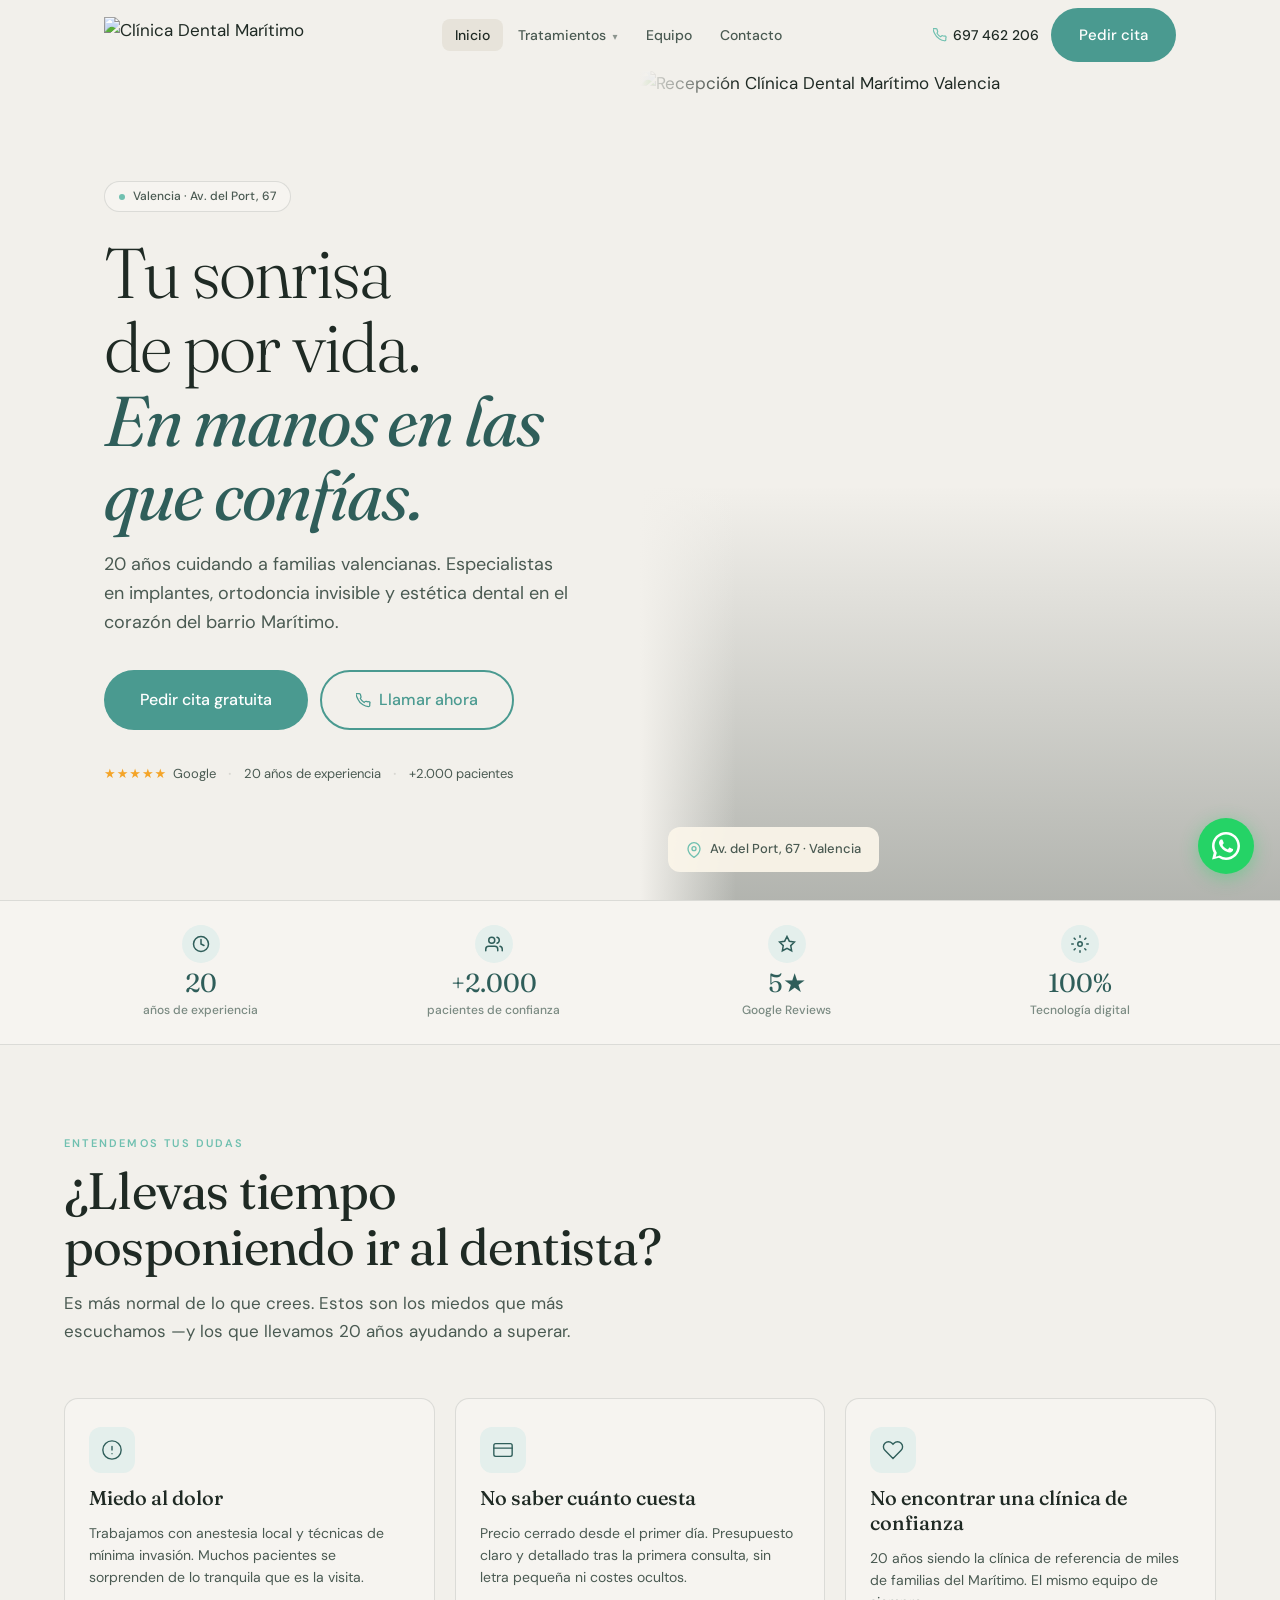
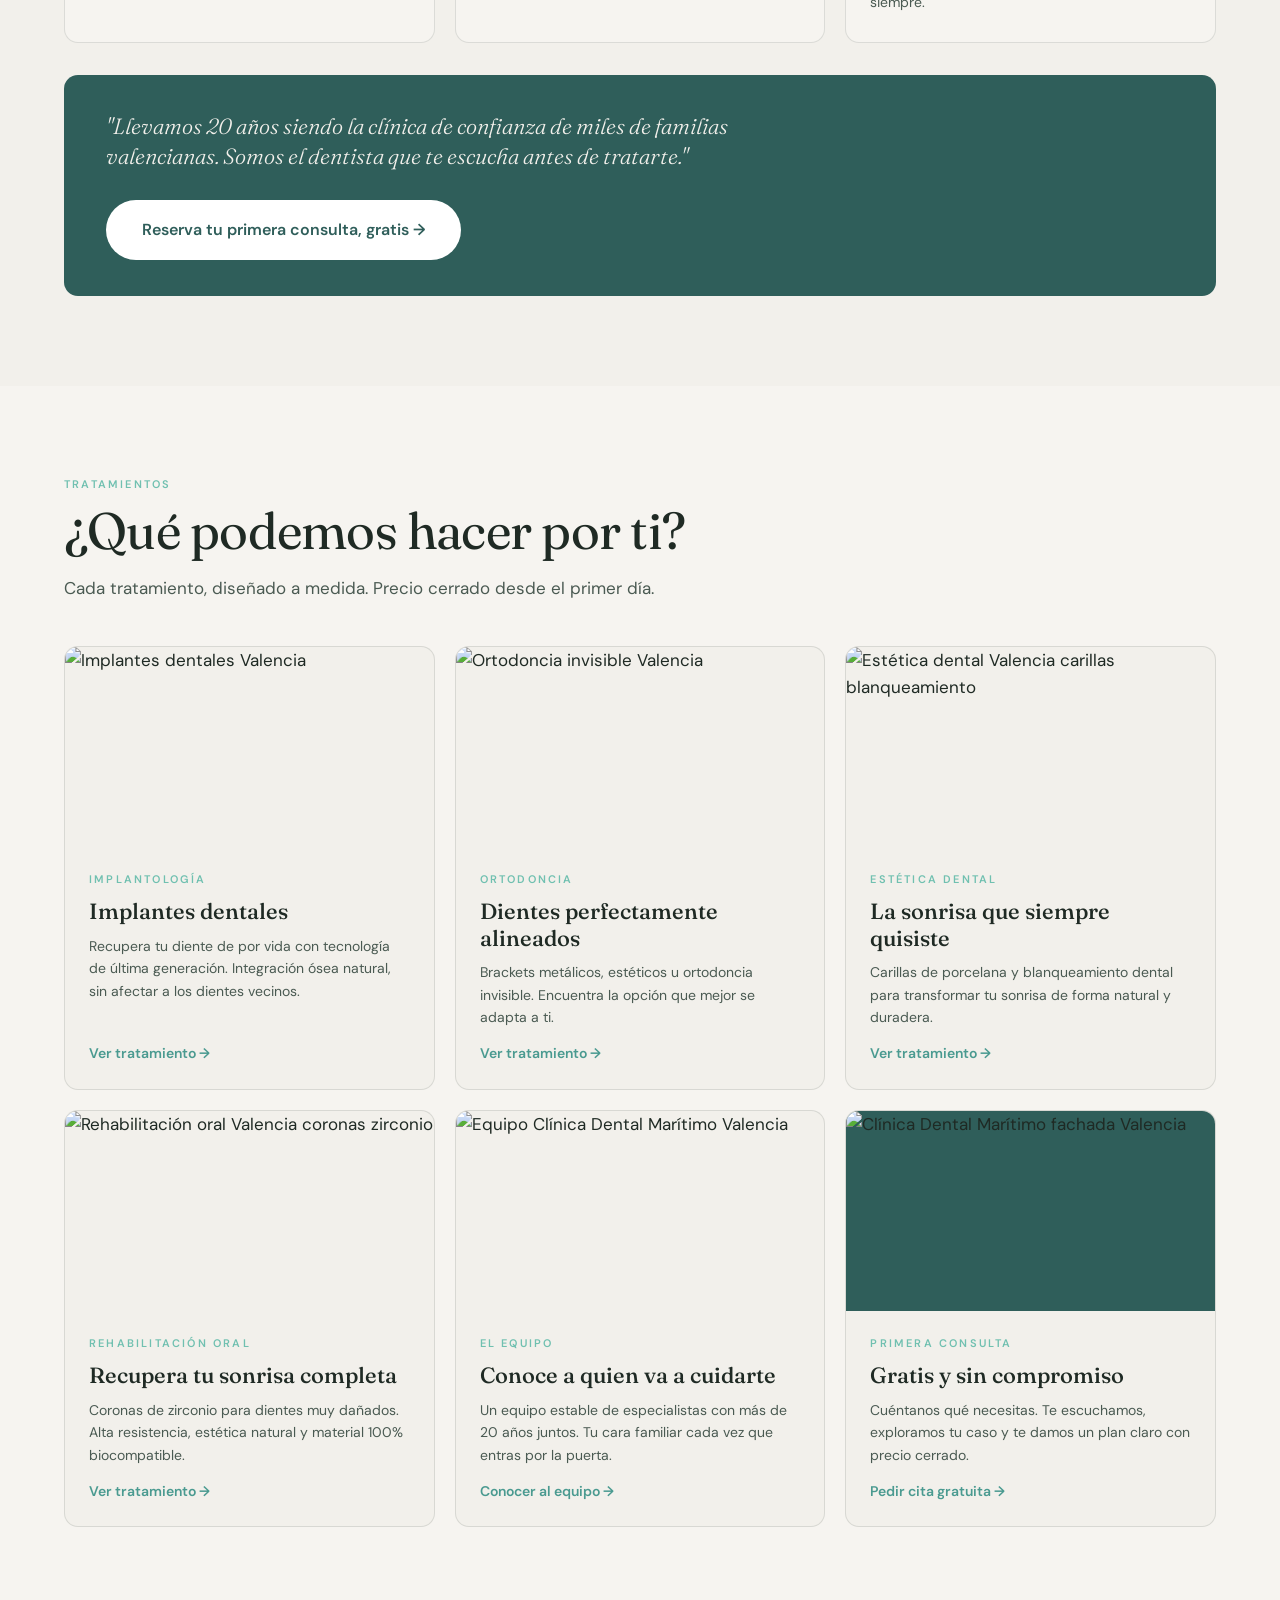
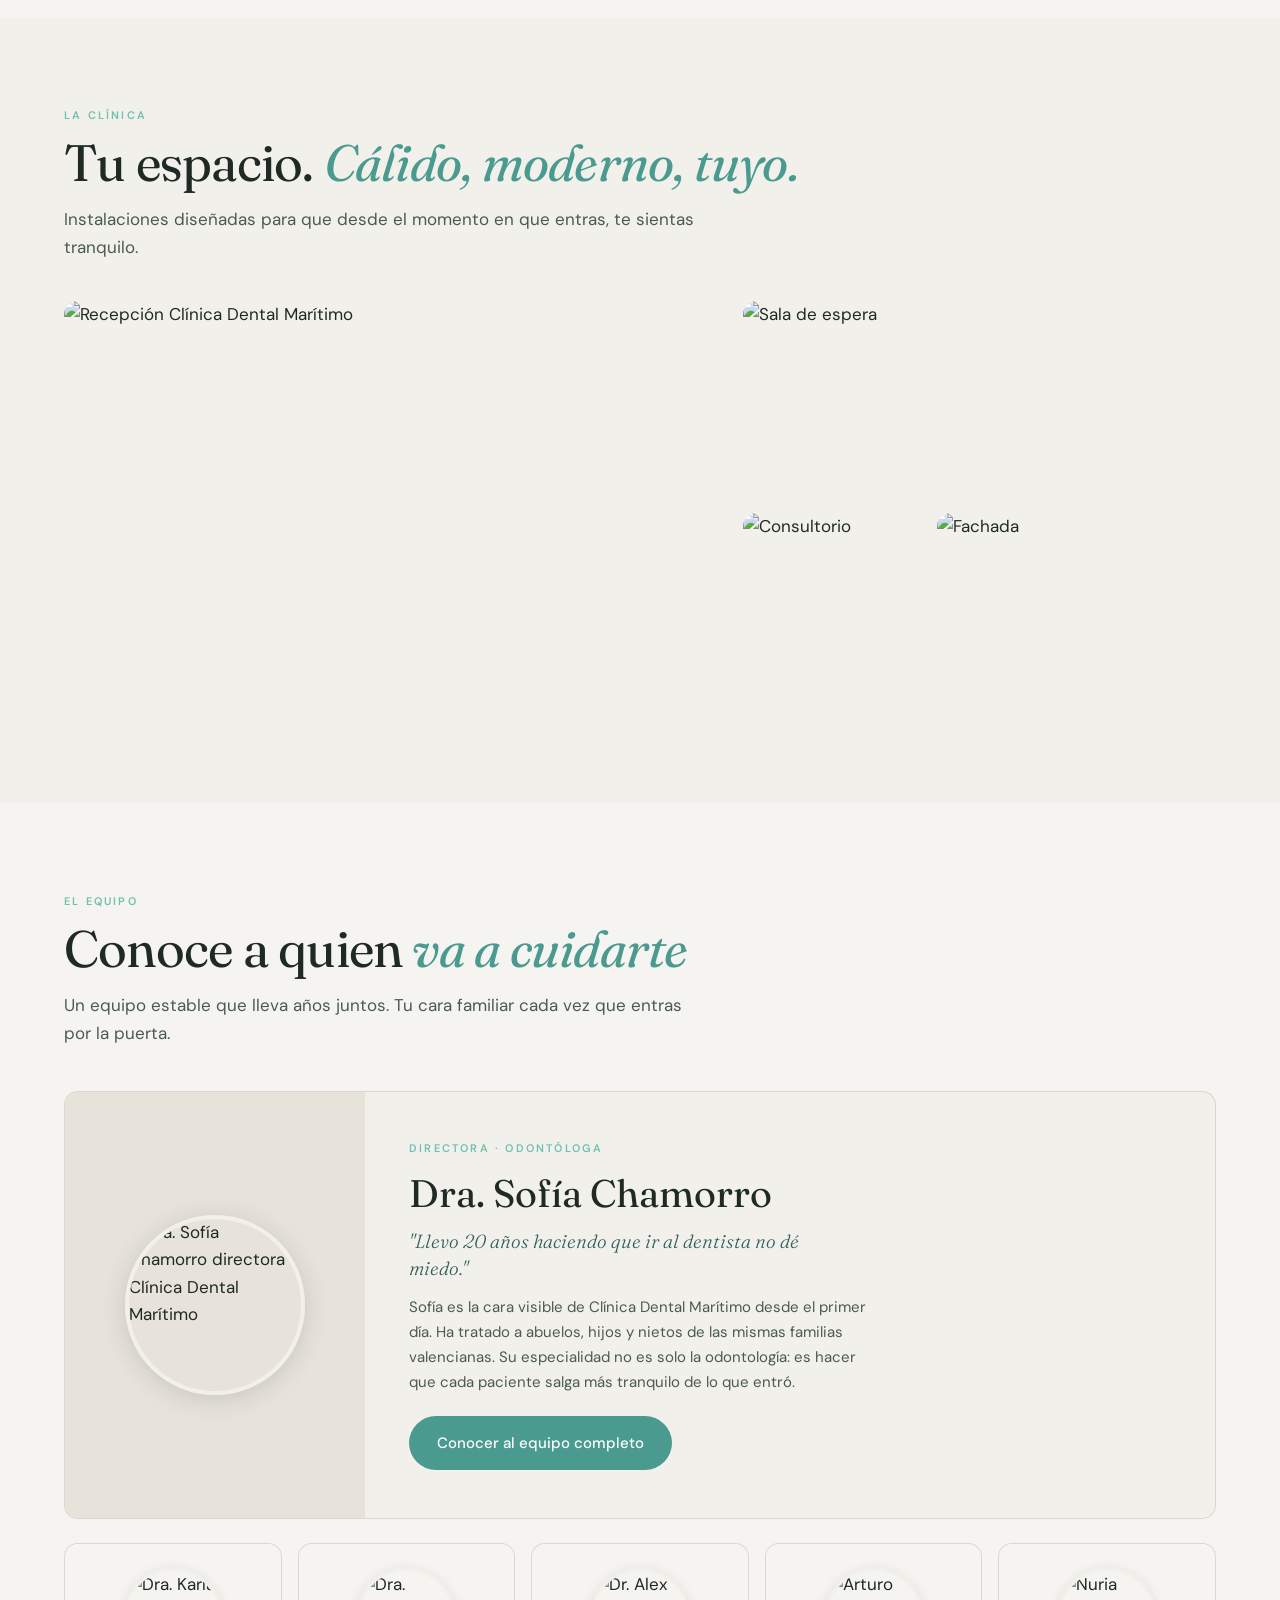
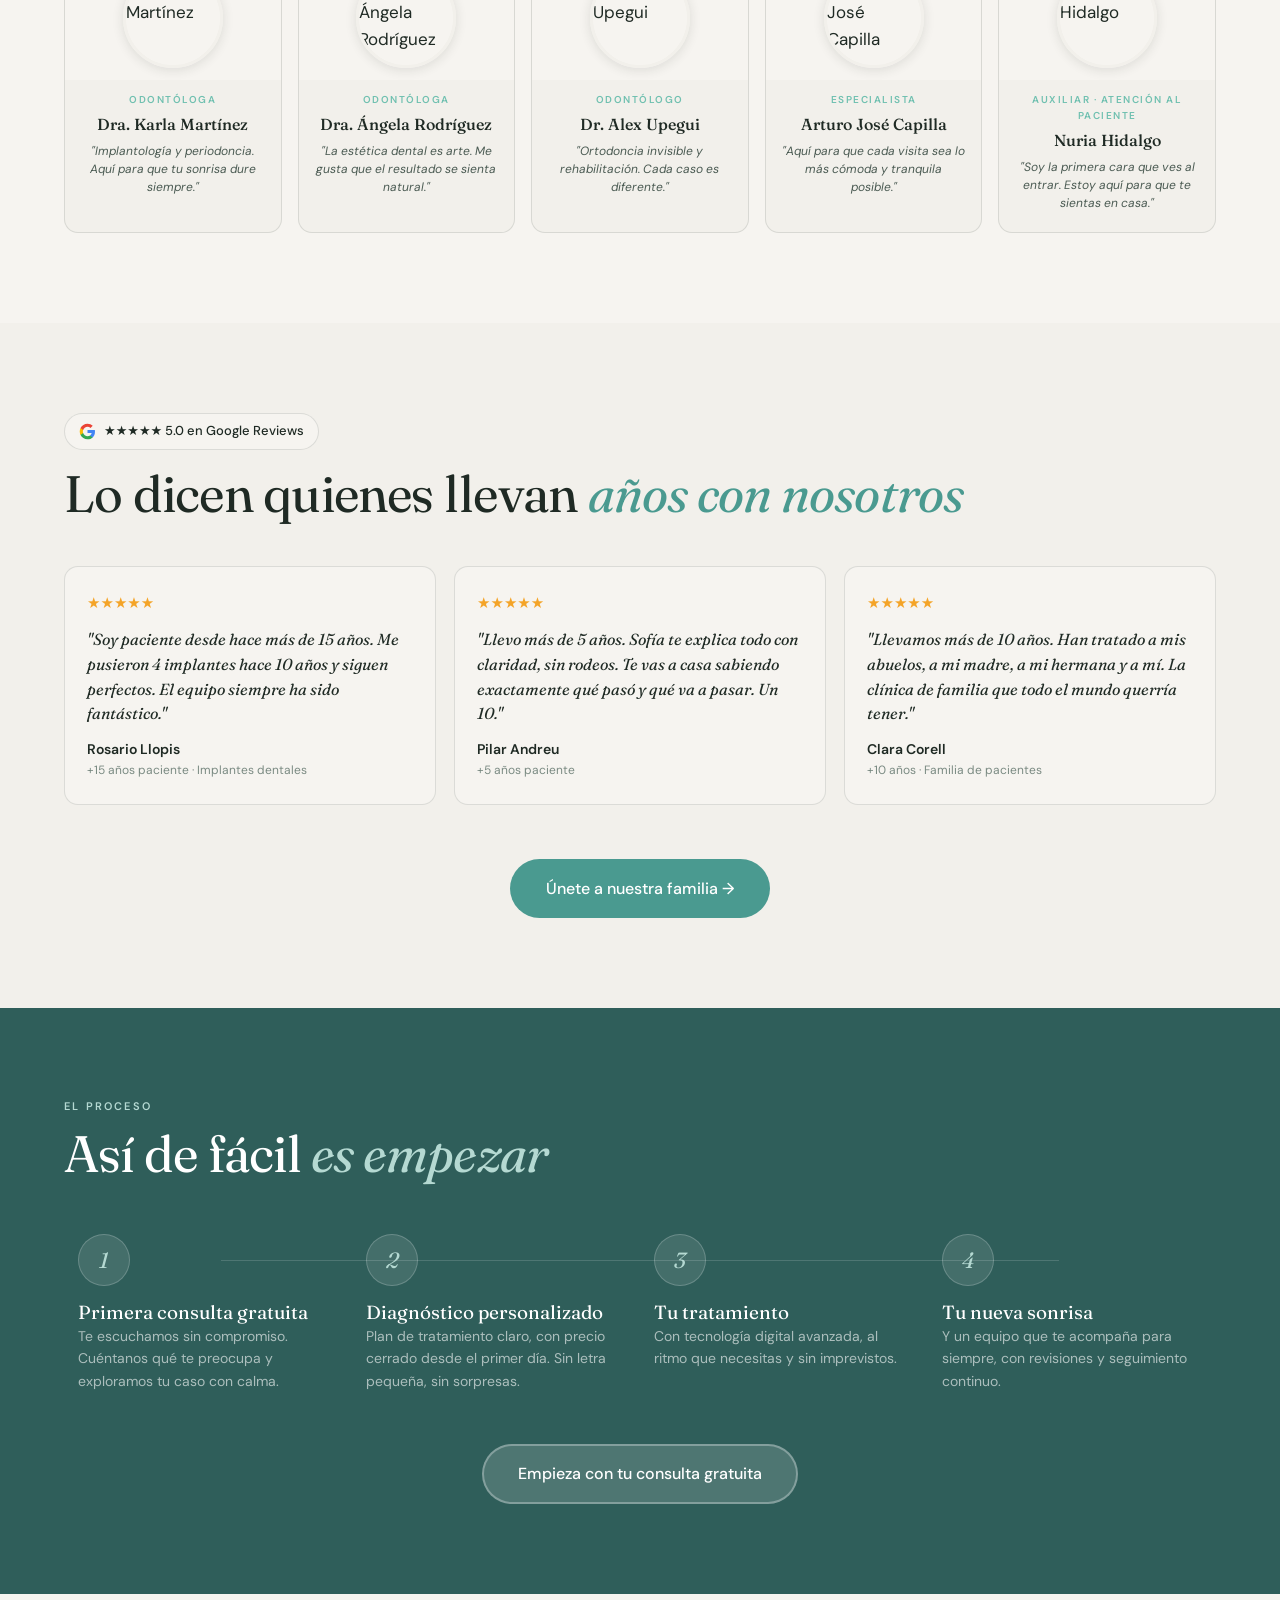
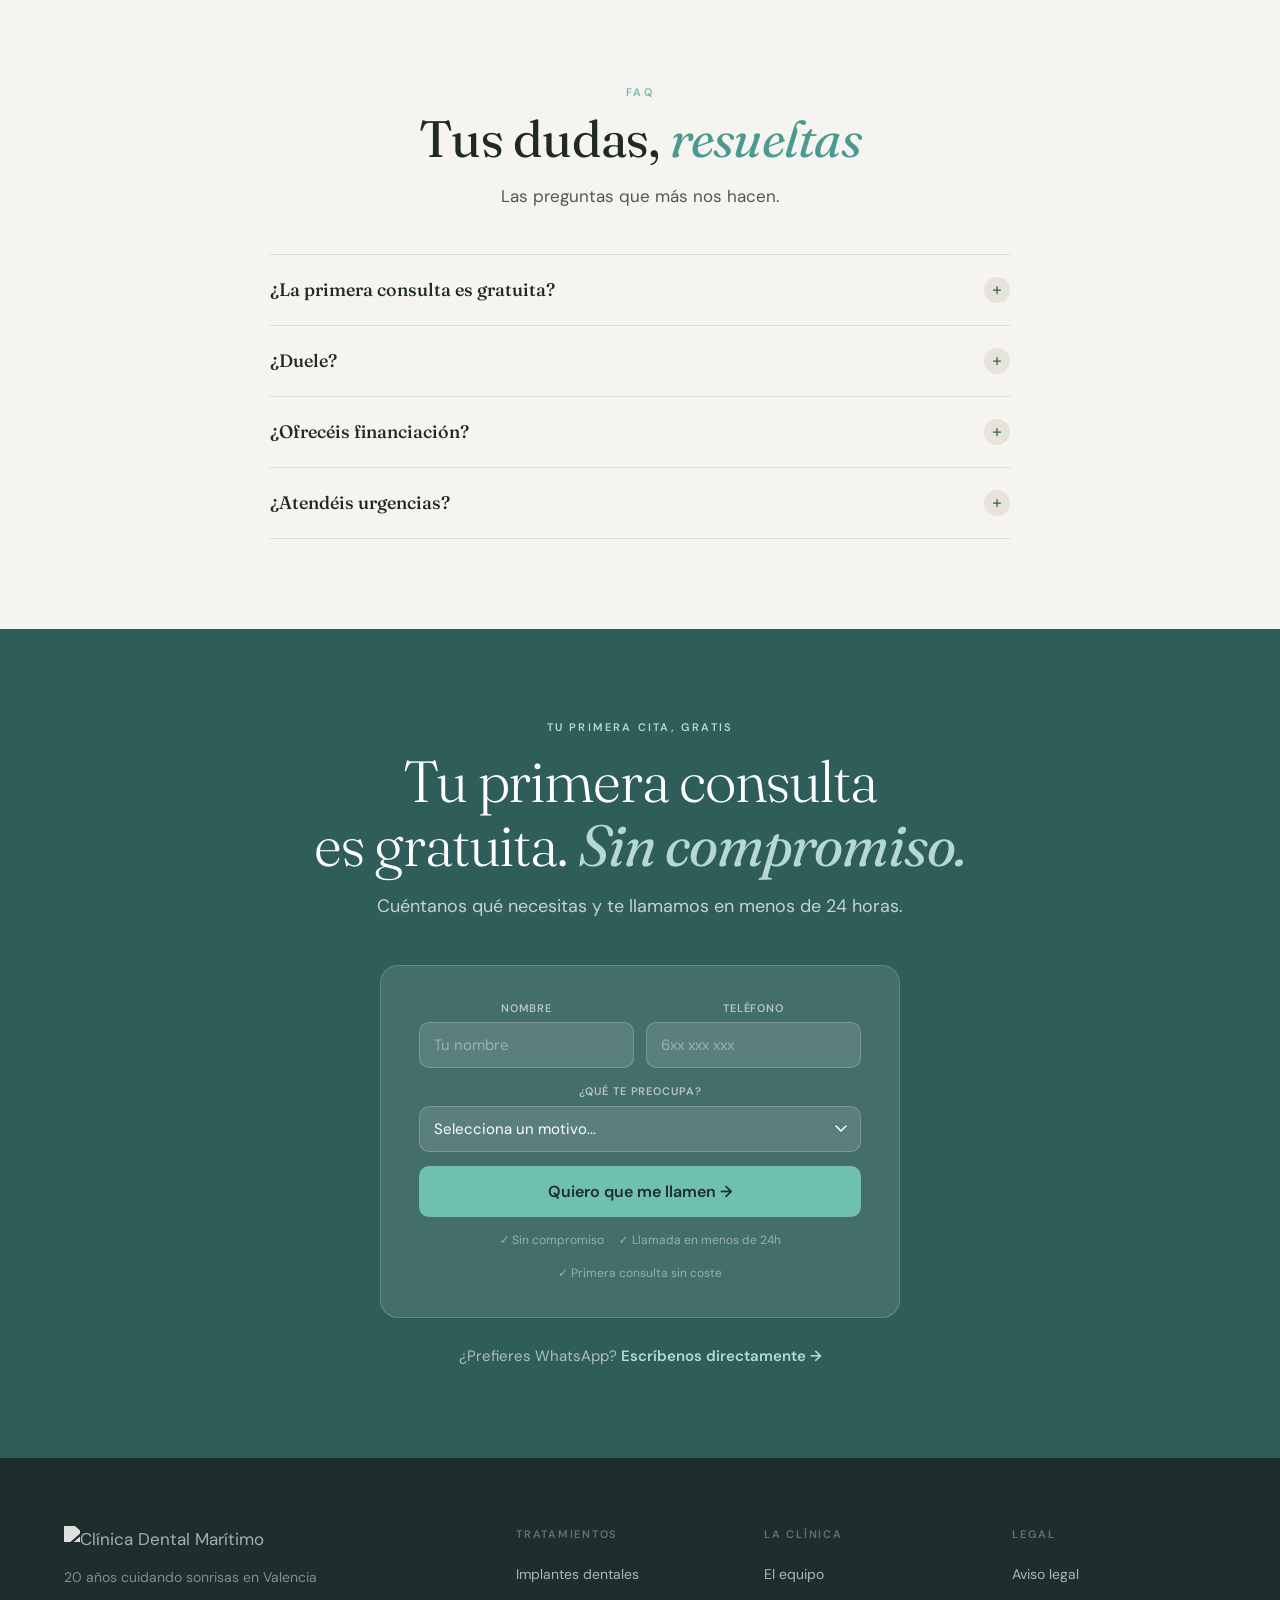
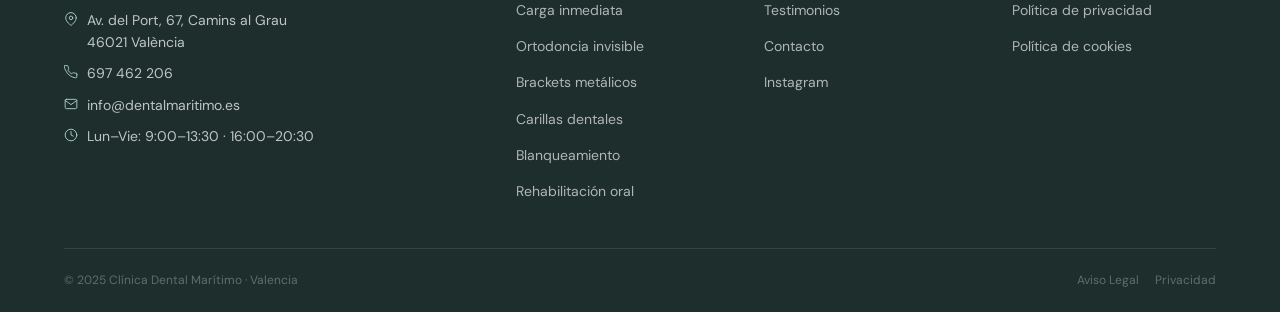
==== commit e49af62e: "Nav: 4-item structure with Tratamientos dropdown + fix page-hero + lower beige - Nav restructured to" ====
--- a/index.html
+++ b/index.html
@@ -17,9 +17,16 @@
       <img src="https://dentalmaritimo.es/wp-content/uploads/2025/03/cropped-Logo-Dental_Maritimo_menta-239x57.png" alt="Clínica Dental Marítimo">
     </a>
     <nav><ul class="nav-links">
-      <li><a href="implantologia.html">Implantología</a></li>
-      <li><a href="ortodoncia.html">Ortodoncia</a></li>
-      <li><a href="estetica-dental.html">Estética</a></li>
+      <li><a href="index.html" class="active">Inicio</a></li>
+      <li class="nav-dropdown">
+        <a href="tratamientos.html">Tratamientos <span class="nav-drop-arrow">▾</span></a>
+        <ul class="nav-drop-menu">
+          <li><a href="implantologia.html">Implantología</a></li>
+          <li><a href="ortodoncia.html">Ortodoncia</a></li>
+          <li><a href="estetica-dental.html">Estética Dental</a></li>
+          <li><a href="rehabilitacion-oral.html">Rehabilitación Oral</a></li>
+        </ul>
+      </li>
       <li><a href="equipo.html">Equipo</a></li>
       <li><a href="contacto.html">Contacto</a></li>
     </ul></nav>
@@ -36,11 +43,13 @@
 
 <div class="mob" id="mob">
   <ul>
-    <li><a href="implantologia.html">Implantología</a></li>
-    <li><a href="ortodoncia.html">Ortodoncia</a></li>
-    <li><a href="estetica-dental.html">Estética Dental</a></li>
-    <li><a href="rehabilitacion-oral.html">Rehabilitación Oral</a></li>
-    <li><a href="equipo.html">El equipo</a></li>
+    <li><a href="index.html">Inicio</a></li>
+    <li><a href="tratamientos.html">Tratamientos</a></li>
+    <li><a href="implantologia.html">· Implantología</a></li>
+    <li><a href="ortodoncia.html">· Ortodoncia</a></li>
+    <li><a href="estetica-dental.html">· Estética Dental</a></li>
+    <li><a href="rehabilitacion-oral.html">· Rehabilitación Oral</a></li>
+    <li><a href="equipo.html">Equipo</a></li>
     <li><a href="contacto.html">Contacto</a></li>
   </ul>
   <div class="mob-ctas">
--- a/styles.css
+++ b/styles.css
@@ -7,10 +7,10 @@
   --deep:        #2F5E5A;
   --deep-ink:    #1D2E2C;
   --cta:         #4A9A90;
-  --cream:       #F6F0E3;
-  --cream-paper: #FBF6EA;
-  --cream-deep:  #EFE6D0;
-  --sand:        #E8DCC3;
+  --cream:       #F2F0EB;
+  --cream-paper: #F6F4F0;
+  --cream-deep:  #E7E3DA;
+  --sand:        #DEDAD1;
   --ink:         #1F2A24;
   --muted:       #4A5A52;
   --muted2:      #7A8A82;
@@ -81,16 +81,24 @@
 @media(max-width:768px){.nav-phone,.nav-right .btn{display:none;}.hbg{display:flex;}}
 
 /* ────── PAGE HERO ────── */
-.page-hero{padding-top:70px;background:var(--deep);color:#fff;padding-bottom:0;}
-.page-hero-in{max-width:var(--max);margin:0 auto;padding:60px var(--pad) 0;display:grid;grid-template-columns:1fr 480px;gap:60px;align-items:end;}
+.page-hero{padding-top:70px;background:var(--deep);color:#fff;padding-bottom:clamp(50px,7vh,80px);}
+.page-hero-in{max-width:var(--max);margin:0 auto;padding:clamp(50px,7vh,80px) var(--pad) 0;display:grid;grid-template-columns:1fr 460px;gap:60px;align-items:center;}
 .page-hero .lbl{color:var(--mint-soft);}
 .page-hero h1{font-family:var(--serif);font-size:clamp(38px,5vw,68px);font-weight:300;line-height:1.05;letter-spacing:-.025em;margin-bottom:16px;font-optical-sizing:auto;}
 .page-hero h1 em{font-style:italic;color:var(--mint-soft);}
 .page-hero-sub{font-size:18px;color:rgba(255,255,255,.75);max-width:44ch;line-height:1.6;margin-bottom:28px;}
 .page-hero-ctas{display:flex;gap:12px;flex-wrap:wrap;}
-.page-hero-img{border-radius:var(--r) var(--r) 0 0;overflow:hidden;height:380px;position:relative;}
+.page-hero-img{border-radius:var(--r);overflow:hidden;height:400px;position:relative;}
 .page-hero-img img{width:100%;height:100%;object-fit:cover;object-position:center top;}
-@media(max-width:900px){.page-hero-in{grid-template-columns:1fr;}.page-hero-img{height:280px;border-radius:var(--r);}}
+@media(max-width:900px){.page-hero-in{grid-template-columns:1fr;}.page-hero-img{height:260px;}}
+
+/* ────── NAV DROPDOWN ────── */
+.nav-dropdown{position:relative;}
+.nav-drop-menu{display:none;position:absolute;top:calc(100% + 8px);left:50%;transform:translateX(-50%);background:var(--cream);border:1px solid var(--line);border-radius:12px;box-shadow:var(--shadow-md);padding:8px;min-width:210px;z-index:200;list-style:none;}
+.nav-dropdown:hover .nav-drop-menu,.nav-drop-menu:hover{display:flex;flex-direction:column;gap:2px;}
+.nav-drop-menu a{display:block;padding:10px 14px;font-size:14px;color:var(--muted);border-radius:8px;font-weight:500;transition:background .15s,color .15s;}
+.nav-drop-menu a:hover{background:var(--cream-deep);color:var(--ink);}
+.nav-drop-arrow{font-size:10px;opacity:.6;margin-left:2px;}
 
 /* ────── HERO (home) ────── */
 .hero{min-height:100vh;padding-top:70px;display:grid;grid-template-columns:1fr 1fr;align-items:stretch;}
